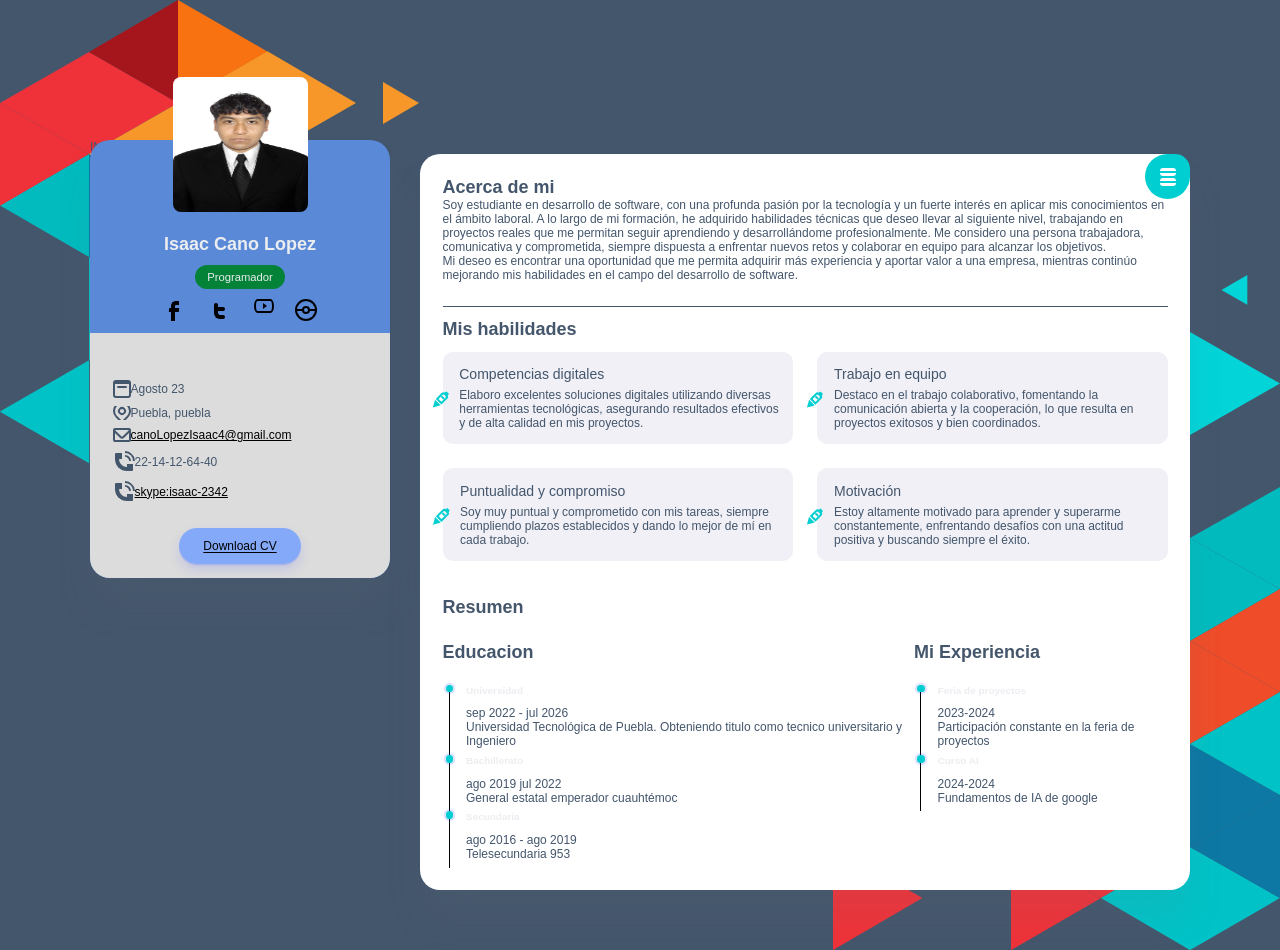
==== index.html @ aabcf723 "Add files via upload" ====
<!DOCTYPE html>
<html lang="en">
  <head>
    <meta charset="UTF-8" />
    <meta name="viewport" content="width=device-width, initial-scale=1.0" />
    <title>Mi sitio CV</title>
    <link href="css/site.css" rel="stylesheet" />
    <link href="css/css-gg.css" rel="stylesheet" />
    <link href="css/mobile.css" rel="stylesheet" />
    <script src="js/site.js"></script>
  </head>
  <body>
    <div class="main-content">
      <aside>
          <div class="profile">
              <img src="resources/DSCF4301.jpg" id="photo-profile" class="my-photo" />
              <div>
                  <h1 class="title">Isaac Cano Lopez</h1>
                  <div class="badge-profile">Programador</div>
                  <div class="social">
                          <a href="facebook.com" target="_blank"><i class="gg-facebook"></i></a>
                          <a href="twitter.com" target="_blank"><i class="gg-twitter"></i></a>
                          <a href="YouTube.com" target="_blank"><i class="gg-youtube"></i></a>
                          <a href="pokemon-go.com" target="_blank"><i class="gg-pokemon"></i></a>
                  </div>
              </div>
              <div class="info">
                  <ul class="contacts-block">
                      <li class="contacts-block-item"><i class="gg-calendar"></i>Agosto 23 </li>
                      <li class="contacts-block-item"><i class="gg-pin"></i>Puebla, puebla</li>
                      <li class="contacts-block-item"><i class="gg-mail"></i><a
                              href="mailto:example@mail.com">canoLopezIsaac4@gmail.com</a></li>
                      <li class="contacts-block-item"><i class="gg-phone"></i>22-14-12-64-40</li>
                      <li class="contacts-block-item"><i class="gg-phone"></i><a
                              href="skype:skype-example">skype:isaac-2342</a></li>
                  </ul>
                  <a class=" btn" href="#">Download CV</a>
              </div>
          </div>
      </aside>
      <section>INFORMACION</section>
  </div>
    <div class="main-content">
      <section class="resume">
        <header>
          <div class="menu-circle">
            <i class="gg-menu-oreos" onclick="toggleMenu()"></i>
          </div>
          <div class="inner-menu js-menu">
            <ul class="nav">
              <li class="nav-item">
                <a href="index.html">Acerca de</a>
              </li>
              <li class="nav-item">
                <a href="porfolio.html">Portafolio</a>
              </li>
            </ul>
          </div>
        </header>
        <div>
            <h1>Acerca de mi</h1>
          <p>
           
            Soy estudiante en desarrollo de software, con una profunda pasión por la tecnología y un fuerte interés en aplicar mis conocimientos en el ámbito laboral. A lo largo de mi formación, he adquirido habilidades técnicas que deseo llevar al siguiente nivel, trabajando en proyectos reales que me permitan seguir aprendiendo y desarrollándome profesionalmente. Me considero una persona trabajadora, comunicativa y comprometida, siempre dispuesta a enfrentar nuevos retos y colaborar en equipo para alcanzar los objetivos.
          </p>
          <p>
            Mi deseo es encontrar una oportunidad que me permita adquirir más experiencia y aportar valor a una empresa, mientras continúo mejorando mis habilidades en el campo del desarrollo de software.
          </p>
          <hr>  
          <div class="services-content">
              <div>
                <h2>Mis habilidades</h2>
                
                <div class="my-services">
                  <!-- Habilidad 1 -->
                   
                  <div>

                    <span class="gg-pencil"></span>
                    <div>
                      <h3>Competencias digitales</h3>
                      <p>Elaboro excelentes soluciones digitales utilizando diversas herramientas tecnológicas, asegurando resultados efectivos y de alta calidad en mis proyectos.</p>
                    </div>
                  </div>
          
                  <!-- Habilidad 2 -->
                  <div>
                    <span class="gg-pencil"></span>
                    <div>
                      <h3>Trabajo en equipo</h3>
                      <p>Destaco en el trabajo colaborativo, fomentando la comunicación abierta y la cooperación, lo que resulta en proyectos exitosos y bien coordinados.</p>
                    </div>
                  </div>
          
                  <!-- Habilidad 3 -->
                  <div>
                    <span class="gg-pencil"></span>
                    <div>
                      <h3>Puntualidad y compromiso</h3>
                      <p>Soy muy puntual y comprometido con mis tareas, siempre cumpliendo plazos establecidos y dando lo mejor de mí en cada trabajo.</p>
                    </div>
                  </div>
          
                  <!-- Habilidad 4 -->
                  <div>
                    <span class="gg-pencil"></span>
                    <div>
                      <h3>Motivación</h3>
                      <p>Estoy altamente motivado para aprender y superarme constantemente, enfrentando desafíos con una actitud positiva y buscando siempre el éxito.</p>
                    </div>
                  </div>
                </div>
              </div>
          </div>
          <div class="timeline-content">
            <h2>Resumen</h2>
            <div>
                <div>
                    <h2><i class="fa fa-user-graduate"></i>Educacion</h2>
                    <div class="timeline">

                        <article class="timeline_item">
                            <h5 class="title title--h5 timeline_title">Universidad</h5>
                            <span class="timeline_period">sep 2022 - jul 2026</span>
                            <p class="timeline_description">Universidad Tecnológica de Puebla. Obteniendo titulo como tecnico universitario y Ingeniero </p>
                        </article>

                        <article class="timeline_item">
                            <h5 class="title title--h5 timeline_title">Bachillerato</h5>
                            <span class="timeline_period">ago 2019 jul 2022</span>
                            <p class="timeline_description">General estatal emperador cuauhtémoc</p>
                        </article>

                        <article class="timeline_item">
                            <h5 class="title title--h5 timeline_title">Secundaria</h5>
                            <span class="timeline_period">ago 2016 - ago 2019</span>
                            <p class="timeline_description">Telesecundaria 953</p>
                        </article>

                    </div>
                </div>


                <div>
                    <h2><i class="fa fa-user-graduate"></i>Mi Experiencia</h2>
                    <div class="timeline">

                        <article class="timeline_item">
                            <h5 class="title title--h5 timeline_title">Feria de proyectos</h5>
                            <span class="timeline_period">2023-2024</span>
                            <p class="timeline_description">Participación constante en la feria de proyectos</p>
                        </article>

                        <article class="timeline_item">
                            <h5 class="title title--h5 timeline_title">Curso AI</h5>
                            <span class="timeline_period">2024-2024</span>
                            <p class="timeline_description">Fundamentos de IA de google</p>
                        </article>

                    </div>
                </div>
            </div>
        </div>
      </section>
    </div>
    <footer>
      
    </footer>
    <div id="copyright" style="display:none;">2025 Isaac estuvo aquí.</div>
  </body>
</html>
---- css/site.css ----
* {
    margin: 0;
    padding: 0;
    border: 0;
    box-sizing: border-box;

}

:root {
    --colortexto: #44566c;
    /*variable*/
    --backgroundcolor: #44566c;
    --miColor: pink;

}

/*selector para generar reglas, define variables o funciones*/
html,
body {
    min-height: 100vh;
    /*la altura del viewport*/
    font-family: 'Segoe UI', Tahoma, Geneva, Verdana, sans-serif;
    font-size: 12px !important;
    /*Forza a que ignore a todos los navegadores*/
}

body {
    color: var(--colortexto);
    font-size: 25px;
    background: var(--backgroundcolor);
    background-image: url(../resources/triangles-top.svg), url(../resources/triangles-bottom.svg);
    background-position: left top, right bottom;
    background-repeat: no-repeat;
    background-size: inherit;
    padding-top: 140px;
    /* color: #44566C;*/


}

.por_clase {
    color: var(--colortexto);

}

#por_id {
    color: brown;
}

.phone::before {
    content: '\260E';
}

.phone::after {
    content: '\260E';
}

.btn {
    background-color: darkturquoise;
    border-radius: 20px;
    border: 0;
    box-shadow: 0 0.5rem 1rem rgba(48, 76, 253, 0.15), 0 0.125rem 0.25rem rgba(48, 76, 253, 0.15);
    color: black;
    cursor: pointer;
    font-size: 1rem;
    font-weight: 400;
    line-height: inherit;
    padding: 0.9375rem 2rem 0.875rem;
    position: relative;
    transition: .4s ease-in-out;
    white-space: nowrap;
}

.btn:hover {
    background-color: darkblue;
}

.portfolio {
    column-count: 3;
    column-gap: 10px;
    row-gap: 12px;
}

.portfolio img {
    max-width: 100%;
}

.modal {
    position: fixed;
    top: 0;
    left: 0;
    width: 100%;
    height: 100%;
    padding: 40px 20px;
    background-color: rgba(0, 0, 0, 0.7);
    z-index: 999;
    display: none;
    text-align: center;
}

.modal img {
    max-height: 100%;
    margin: auto;
}

.showModal {
    display: block;
    transition: 0.5s ease-in;
}


.profile {
    width: 300px;
    /*280, para hacerlo más ancho*/
    background-color: rgb(89, 137, 215);
    border-radius: 20px;
    box-shadow: 0 2.5rem 3.125rem rgb(103, 118, 128, 0.1) !important;
    /*sombra*/
    text-align: center;
    padding-top: 1.75rem;
    position: fixed;
}

.profile a {
    color: black;

}

.profile a:hover {
    color: turquoise;

}

.my-photo {
    border-radius: 8px;
    max-height: 11.25rem;
    max-width: 11.25rem;
    height: 11.25rem;
    width: 11.25rem;
    margin-top: -7rem;
    /*margen arriba*/
    margin-bottom: 1.5625rem;
    margin-left: auto;
    margin-right: auto;
    transition: all .3s ease-in-out;
    /*realiza transicion en todas sus propiedades*/
}

.title {
    margin-bottom: 0.875rem;
    color: #ebedf0;
}

.badge-profile {
    background-color: #038238;
    color: #ebedf0;
    font-size: 0.9375rem;
    font: bold;
    font-weight: 400;
    border-radius: 10rem;
    padding: 0.5rem 1rem;
    /*espcio entre el texto y borde del elemento*/
    display: inline-block;
    text-align: center;
    white-space: nowrap;
    /*solo permite que ocupe un solo renglón*/
    vertical-align: baseline;
}

.social {
    display: flex;
    margin: 1rem auto 1rem auto;
    /*izquiero arriba derecho abajo*/
    justify-content: space-evenly;
    /*reparte el espacio para todos*/
    max-width: 200px;
}

.info {
    background-color: gainsboro;
    padding-top: 2rem;
    padding-bottom: 2rem;
    position: relative;
    z-index: 0;
    border-radius: 0 0 20px 20px;

}

.contacts-block {
    list-style: none;
    /*borra los numeros*/
    padding: 1.875rem;
    margin-bottom: 0.5rem;
    overflow: hidden;
}

.contacts-block-item {
    display: flex;
    align-items: center;
    margin-bottom: 0.6875rem;
    overflow: hidden;
    text-overflow: ellipsis;
    white-space: nowrap;
}

.btn {
    background-color: rgb(132, 169, 248);
    border-radius: 20px;
    border: 0;
    box-shadow: 0 0.5rem 1rem rgba(48, 76, 253, 0.15), 0 0.125rem rgba(48, 76, 253, 0.15);
    /*color*/
    color: #ebedf0;
    cursor: pointer;
    font-size: 1rem;
    font-weight: 400;
    line-height: inherit;
    /*el que tenga su papá*/
    padding: 0.9375rem 2rem 0.875rem;
    position: relative;
    transition: .4s ease-in-out;
    white-space: nowrap;

}

.btn:hover {
    /*seudoclase*/
    background-color: rgb(169, 171, 180);
}

.main-content {
    display: flex;
    max-width: 1400px;
    margin: auto;

}


/*  contenido  */
.resume {
    background-color: white;
    border-radius: 20px;
    padding: 1.875rem;
    position: relative;
    transition: box-shadow .3s ease-in-out;
    box-shadow: 0 2.5rem 3.125rem rgb(103, 118, 128, 0.1) !important;
    /*sombra*/
    width: 77%;
    /*este es el ancho de todo el contenido de la derecha*/
    margin-left: auto;
    /*lo empuja hacia la derecha*/

}

.menu-circle {
    background-color: darkturquoise;
    border-radius: 50% 1.25rem 50% 50%;
    color: white;
    display: flex;
    align-items: center;
    justify-content: center;
    height: 3.75rem;
    position: absolute;
    top: 0;
    right: 0;
    width: 3.75rem;
    z-index: 2;
    /*que siempre esta arriba del contenido*/
}

.inner-menu {
    /*es para los enlaces*/
    display: flex;
    align-items: center;
    justify-content: center;
    height: 3.75rem;
    padding-right: 2rem;
    position: absolute;
    top: 0;
    right: 0;
    z-index: 1;
}

.js-menu {
    width: 80%;
}

.js-menu >.nav {
    list-style: none;
    display: flex;
    width: 0;
    justify-content: space-evenly;
    background-color: darkturquoise;
    height: 100%;
    align-items: center;
    border-radius: 1.5rem 0 0 1.5rem;
    transition: 0.5s ease-in-out;
    position: absolute;/********************falto******************************/
    right: 30px;

}

.nav a {
    color: white;
    font-weight: 500;
    text-decoration: none;
    opacity: 0;
}

.js-menu.active > .nav{/********************falto******************************/
    width: 70%;
}

.js-menu.active > .nav a {
    opacity: 1;
    transition: 0.7s ease-in-out;
}

.nav a:hover {
    /*seudoclase*/
    text-decoration: underline;
}

h2.title {
    /*etiqueta y la clase titulo*/
    color: darkturquoise;
    font-size: 2rem;
    font-weight: 500;
    position: relative;
    margin-bottom: 2.5rem;

}


.bordered::before {
    content: '';
    background-color: darkturquoise;
    border-radius: 0.5rem;
    height: 0.3125rem;
    position: absolute;
    bottom: -1rem;
    left: 0;
    width: 3.125rem;
    z-index: 1;
}


.services-content {
    border-top: 1px solid #44566c;
    margin-top: 2rem;
    padding-top: 1rem;
}

.my-services {
    display: grid;
    grid-template-columns: 1fr 1fr;
    column-gap: 2rem;
    row-gap: 2rem;
    margin-top: 1rem;
}

.my-services>div {
    align-items: center;
    background-color: #f0f0f6;
    border-radius: 10px;
    display: flex;
    padding: 1.2rem 1rem;
}

.my-services>div span {
    color: darkturquoise;
    font-size: 40px !important;
    right: 1.3rem;
}

.my-services h3 {
    font-weight: 500;
    margin-bottom: 0.5rem;
}

.my-services p{
    margin-bottom: 0;
}

.timeline-content {
    margin-top: 3rem;
    /*para separarlo del anterior*/
}

.timeline-content > div {
    margin-top: 2rem;
    display: flex;
}


.timeline {
    margin-top: 1.8125rem;
    padding-left: 0.5rem;
}

.timeline_item {
    border-left-color: black;
    border-left-width: 1px;
    border-left-style: solid;
    padding-bottom: 0.5625rem;
    position: relative;
    padding-left: 1.375rem;

}

.timeline_item::before {
    /*seudoelemento*/
    content: '';
    background-color: darkturquoise;
    box-shadow: 0 0 0 0.1875rem rgba(48, 75, 253, 0.158);
    border-radius: 50%;
    position: absolute;
    top: 0;
    left: -0.3215rem;
    height: 0.625rem;
    width: 0.625rem;
}

.timeline__title {
    margin-bottom: 0;
    position: relative;
    top: -0.3125rem;

}

.title--5 {
    font-size: 1rem;
}

.timeline__period {
    color: #9ca6af;
    font-size: 0.875rem;
}

.timeline__description {
    margin-top: 0.5rem;
}

footer {
    padding: 2.5rem;
    text-align: center;
    color: #ebedf0;

}

@media(max-width:1400px) {
    .main-content {
        max-width: 1100px;
    }

    .resume {
        width: 70%;
    }
}

@media(max-width:940px)

/*Tableta*/
    {
    .main-content {
        max-width: 700px;
    }

    .resume {
        width: 55%;
    }

    .my-services {
        grid-template-columns: auto;
    }

    .timeline-content>div {
        flex-direction: column;
    }

}

@media(max-width: 768px)

/*movil*/
    {
    body {
        padding-left: 1rem;
        padding-right: 1rem;
    }

    .main-content {
        max-width: 100%;
        flex-direction: column;
    }

    .profile {
        position: initial;
        width: 100%
    }

    .resume {
        margin: unset;
        width: 100%;
    }

}



.show {
    pointer-events: auto;
    opacity: 1;
    content: '\2639';
}

.cerrar::after {
    content: '\2639';
}
---- css/css-gg.css ----
.gg-abstract{box-sizing:border-box;position:relative;display:block;width:14px;height:14px;transform:scale(var(--ggs,1));border-right:3px solid;border-top:3px solid}.gg-abstract::before{content:"";display:block;box-sizing:border-box;position:absolute;width:10px;height:10px;left:0;bottom:0;border:3px solid;border-radius:12px}.gg-add-r{box-sizing:border-box;position:relative;display:block;width:22px;height:22px;border:2px solid;transform:scale(var(--ggs,1));border-radius:4px}.gg-add-r::after,.gg-add-r::before{content:"";display:block;box-sizing:border-box;position:absolute;width:10px;height:2px;background:currentColor;border-radius:5px;top:8px;left:4px}.gg-add-r::after{width:2px;height:10px;top:4px;left:8px}.gg-add{box-sizing:border-box;position:relative;display:block;width:22px;height:22px;border:2px solid;transform:scale(var(--ggs,1));border-radius:22px}.gg-add::after,.gg-add::before{content:"";display:block;box-sizing:border-box;position:absolute;width:10px;height:2px;background:currentColor;border-radius:5px;top:8px;left:4px}.gg-add::after{width:2px;height:10px;top:4px;left:8px}.gg-adidas{position:relative;box-sizing:border-box;display:block;width:23px;height:15px;transform:scale(var(--ggs,1));overflow:hidden}.gg-adidas::before{content:"";position:absolute;box-sizing:border-box;display:block;width:5px;height:18px;background:currentColor;transform:rotate(-30deg);left:4px;bottom:-14px;box-shadow:7px -2px,14px -4px}.gg-airplane{box-sizing:border-box;position:relative;display:block;width:18px;height:18px;transform:scale(var(--ggs,1));background:linear-gradient(to left,currentColor 22px,transparent 0) no-repeat center/16px 2px,radial-gradient(circle,currentColor 60%,transparent 40%) no-repeat right center/2px 2px}.gg-airplane::after,.gg-airplane::before{content:"";display:block;position:absolute;box-sizing:border-box;width:10px;height:8px;border-right:4px solid}.gg-airplane::before{border-top-right-radius:2px;top:0;transform:perspective(10px)rotateX(10deg)skewX(30deg);box-shadow:-4px 3px 0 -2px}.gg-airplane::after{border-bottom-right-radius:2px;bottom:0;transform:perspective(10px)rotateX(-10deg)skewX(-30deg);box-shadow:-4px -3px 0 -2px}.gg-alarm{background:linear-gradient( to left,currentColor 5px,transparent 0)no-repeat 4.5px 6px/5px 2px,linear-gradient( to left,currentColor 7px,transparent 0)no-repeat 4.5px 2px/2px 6px;box-sizing:border-box;position:relative;display:block;width:16px;height:16px;border-radius:100%;border:2px solid transparent;transform:scale(var(--ggs,1));box-shadow:0 0 0 2px}.gg-alarm::after,.gg-alarm::before{content:"";display:block;box-sizing:border-box;position:absolute;width:6px;height:2px;background:currentColor;top:-4px}.gg-alarm::before{left:-5px;transform:rotate(-42deg)}.gg-alarm::after{transform:rotate(42deg);right:-5px}.gg-album{box-sizing:border-box;position:relative;display:block;width:18px;height:18px;transform:scale(var(--ggs,1));border-left:7px solid transparent;border-right:3px solid transparent;border-bottom:8px solid transparent;box-shadow:0 0 0 2px,inset 6px 4px 0 -4px,inset -6px 4px 0 -4px;border-radius:3px}.gg-album::after,.gg-album::before{content:"";display:block;box-sizing:border-box;position:absolute;width:2px;height:5px;background:currentColor;transform:rotate(46deg);top:5px;right:4px}.gg-album::after{transform:rotate(-46deg);right:2px}.gg-align-bottom{box-sizing:border-box;position:relative;display:block;height:12px;width:12px;border-bottom:2px solid;transform:scale(var(--ggs,1));margin-top:4px}.gg-align-bottom::after,.gg-align-bottom::before{content:"";display:block;box-sizing:border-box;position:absolute;width:4px;background:currentColor;bottom:2px}.gg-align-bottom::before{left:1px;height:12px}.gg-align-bottom::after{height:6px;right:1px;opacity:.5}.gg-align-center{box-sizing:border-box;position:relative;display:block;height:12px;width:12px;border-top:2px solid transparent;transform:scale(var(--ggs,1));margin-left:-4px}.gg-align-center::after,.gg-align-center::before{content:"";display:block;box-sizing:border-box;position:absolute;height:4px;background:currentColor}.gg-align-center::before{left:2px;width:12px;top:-2px}.gg-align-center::after{width:6px;right:1px;top:4px;opacity:.5}.gg-align-left{box-sizing:border-box;position:relative;display:block;height:12px;width:12px;border-left:2px solid;transform:scale(var(--ggs,1));margin-left:-4px}.gg-align-left::after,.gg-align-left::before{content:"";display:block;box-sizing:border-box;position:absolute;height:4px;width:12px;background:currentColor;left:2px;top:1px}.gg-align-left::after{width:6px;top:7px;opacity:.5}.gg-align-middle{box-sizing:border-box;position:relative;display:block;height:12px;width:12px;transform:scale(var(--ggs,1));border-top:2px solid transparent;margin-top:-8px}.gg-align-middle::after,.gg-align-middle::before{content:"";display:block;box-sizing:border-box;position:absolute;width:4px;background:currentColor}.gg-align-middle::before{left:1px;height:12px;top:2px}.gg-align-middle::after{height:6px;right:1px;top:5px;opacity:.5}.gg-align-right{box-sizing:border-box;position:relative;display:block;height:12px;width:12px;border-right:2px solid;transform:scale(var(--ggs,1));margin-right:-4px}.gg-align-right::after,.gg-align-right::before{content:"";display:block;box-sizing:border-box;position:absolute;height:4px;width:12px;background:currentColor;right:2px;top:1px}.gg-align-right::after{width:6px;top:7px;opacity:.5}.gg-align-top{box-sizing:border-box;position:relative;display:block;height:12px;width:12px;border-top:2px solid;transform:scale(var(--ggs,1));margin-top:-4px}.gg-align-top::after,.gg-align-top::before{content:"";display:block;box-sizing:border-box;position:absolute;width:4px;background:currentColor;top:2px}.gg-align-top::before{left:1px;height:12px}.gg-align-top::after{height:6px;right:1px;opacity:.5}.gg-anchor{box-sizing:border-box;position:relative;display:block;transform:scale(var(--ggs,1));width:2px;height:14px;background:currentColor;border-radius:8px}.gg-anchor::after,.gg-anchor::before{content:"";display:block;box-sizing:border-box;position:absolute;height:6px;border:2px solid}.gg-anchor::after{width:12px;border-bottom-left-radius:20px;border-bottom-right-radius:20px;border-top-color:transparent;left:-5px;bottom:2px}.gg-anchor::before{width:6px;border-radius:8px;top:-4px;left:-2px}.gg-apple-watch{background:linear-gradient( to left,currentColor 5px,transparent 0)no-repeat 13px 4px/2px 4px;box-sizing:border-box;position:relative;display:block;width:24px;height:24px;border:5px solid transparent;transform:scale(var(--ggs,1));border-radius:9px;box-shadow:inset 0 0 0 2px}.gg-apple-watch::after,.gg-apple-watch::before{content:"";display:block;box-sizing:border-box;position:absolute;border-radius:3px;width:10px;height:5px;border:2px solid;border-bottom:0;border-bottom-left-radius:0;border-bottom-right-radius:0;left:2px}.gg-apple-watch::after{top:-3px}.gg-apple-watch::before{transform:scaleY(-1);top:12px}.gg-arrange-back{box-sizing:border-box;position:relative;transform:scale(var(--ggs,1));display:block;width:18px;height:18px}.gg-arrange-back::after,.gg-arrange-back::before{content:"";display:block;box-sizing:border-box;position:absolute}.gg-arrange-back::after{width:10px;height:10px;border:2px solid;left:4px;top:4px}.gg-arrange-back::before{width:8px;height:8px;background:currentColor;box-shadow:10px 10px 0}.gg-arrange-front{box-sizing:border-box;position:relative;transform:scale(var(--ggs,1));display:block;width:18px;height:18px}.gg-arrange-front::before{content:"";display:block;box-sizing:border-box;position:absolute;width:10px;height:10px;border:2px solid;left:4px;top:4px;box-shadow:-5px -5px 0 -1px,5px 5px 0 -1px}.gg-arrow-align-h{box-sizing:border-box;position:relative;display:block;transform:scale(var(--ggs,1));width:20px;height:10px;background:linear-gradient(to left,currentColor 15px,transparent 0)no-repeat 2px 4px/6px 2px,linear-gradient(to left,currentColor 15px,transparent 0)no-repeat 12px 4px/6px 2px,linear-gradient(to left,currentColor 15px,transparent 0)no-repeat center/2px 10px}.gg-arrow-align-h::after,.gg-arrow-align-h::before{content:"";display:block;box-sizing:border-box;position:absolute;width:6px;height:6px;transform:rotate(45deg);top:2px}.gg-arrow-align-h::after{border-bottom:2px solid;border-left:2px solid;left:1px}.gg-arrow-align-h::before{border-top:2px solid;border-right:2px solid;right:1px}.gg-arrow-align-v{box-sizing:border-box;position:relative;display:block;transform:scale(var(--ggs,1));width:10px;height:20px;background:linear-gradient(to left,currentColor 15px,transparent 0)no-repeat 4px 2px/2px 6px,linear-gradient(to left,currentColor 15px,transparent 0)no-repeat 4px 12px/2px 6px,linear-gradient(to left,currentColor 15px,transparent 0)no-repeat center/10px 2px}.gg-arrow-align-v::after,.gg-arrow-align-v::before{content:"";display:block;box-sizing:border-box;position:absolute;width:6px;height:6px;transform:rotate(-45deg);left:2px}.gg-arrow-align-v::after{border-bottom:2px solid;border-left:2px solid;bottom:1px}.gg-arrow-align-v::before{border-top:2px solid;border-right:2px solid;top:1px}.gg-arrow-bottom-left-o{box-sizing:border-box;position:relative;display:block;width:22px;height:22px;border:2px solid;transform:scale(var(--ggs,1));border-radius:20px}.gg-arrow-bottom-left-o::after,.gg-arrow-bottom-left-o::before{content:"";display:block;box-sizing:border-box;position:absolute;left:4px}.gg-arrow-bottom-left-o::after{width:10px;height:2px;background:currentColor;transform:rotate(-45deg);bottom:8px}.gg-arrow-bottom-left-o::before{width:6px;height:6px;bottom:4px;border-bottom:2px solid;border-left:2px solid}.gg-arrow-bottom-left-r{box-sizing:border-box;position:relative;display:block;width:22px;height:22px;border:2px solid;transform:scale(var(--ggs,1));border-radius:4px}.gg-arrow-bottom-left-r::after,.gg-arrow-bottom-left-r::before{content:"";display:block;box-sizing:border-box;position:absolute;left:4px}.gg-arrow-bottom-left-r::after{width:10px;height:2px;background:currentColor;transform:rotate(-45deg);bottom:8px}.gg-arrow-bottom-left-r::before{width:6px;height:6px;bottom:4px;border-bottom:2px solid;border-left:2px solid}.gg-arrow-bottom-left{box-sizing:border-box;position:relative;display:block;width:8px;height:8px;border-bottom:2px solid;transform:scale(var(--ggs,1));border-left:2px solid}.gg-arrow-bottom-left::after{content:"";display:block;box-sizing:border-box;position:absolute;width:14px;height:2px;background:currentColor;transform:rotate(-45deg);bottom:3px;left:-3px}.gg-arrow-bottom-right-o{box-sizing:border-box;position:relative;display:block;width:22px;height:22px;border:2px solid;transform:scale(var(--ggs,1));border-radius:20px}.gg-arrow-bottom-right-o::after,.gg-arrow-bottom-right-o::before{content:"";display:block;box-sizing:border-box;position:absolute;right:4px}.gg-arrow-bottom-right-o::after{width:10px;height:2px;background:currentColor;transform:rotate(45deg);bottom:8px}.gg-arrow-bottom-right-o::before{width:6px;height:6px;bottom:4px;border-bottom:2px solid;border-right:2px solid}.gg-arrow-bottom-right-r{box-sizing:border-box;position:relative;display:block;width:22px;height:22px;border:2px solid;transform:scale(var(--ggs,1));border-radius:4px}.gg-arrow-bottom-right-r::after,.gg-arrow-bottom-right-r::before{content:"";display:block;box-sizing:border-box;position:absolute;right:4px}.gg-arrow-bottom-right-r::after{width:10px;height:2px;background:currentColor;transform:rotate(45deg);bottom:8px}.gg-arrow-bottom-right-r::before{width:6px;height:6px;bottom:4px;border-bottom:2px solid;border-right:2px solid}.gg-arrow-bottom-right{box-sizing:border-box;position:relative;display:block;width:8px;height:8px;border-bottom:2px solid;transform:scale(var(--ggs,1));border-right:2px solid}.gg-arrow-bottom-right::after{content:"";display:block;box-sizing:border-box;position:absolute;width:14px;height:2px;background:currentColor;transform:rotate(45deg);bottom:3px;right:-3px}.gg-arrow-down-o{box-sizing:border-box;position:relative;display:block;width:22px;height:22px;border:2px solid;transform:scale(var(--ggs,1));border-radius:20px}.gg-arrow-down-o::after,.gg-arrow-down-o::before{content:"";display:block;box-sizing:border-box;position:absolute;bottom:4px}.gg-arrow-down-o::after{width:6px;height:6px;border-bottom:2px solid;border-left:2px solid;transform:rotate(-45deg);left:6px}.gg-arrow-down-o::before{width:2px;height:10px;left:8px;background:currentColor}.gg-arrow-down-r{box-sizing:border-box;position:relative;display:block;width:22px;height:22px;border:2px solid;transform:scale(var(--ggs,1));border-radius:4px}.gg-arrow-down-r::after,.gg-arrow-down-r::before{content:"";display:block;box-sizing:border-box;position:absolute;bottom:4px}.gg-arrow-down-r::after{width:6px;height:6px;border-bottom:2px solid;border-left:2px solid;transform:rotate(-45deg);left:6px}.gg-arrow-down-r::before{width:2px;height:10px;left:8px;background:currentColor}.gg-arrow-down{box-sizing:border-box;position:relative;display:block;transform:scale(var(--ggs,1));width:22px;height:22px}.gg-arrow-down::after,.gg-arrow-down::before{content:"";display:block;box-sizing:border-box;position:absolute;bottom:4px}.gg-arrow-down::after{width:8px;height:8px;border-bottom:2px solid;border-left:2px solid;transform:rotate(-45deg);left:7px}.gg-arrow-down::before{width:2px;height:16px;left:10px;background:currentColor}.gg-arrow-left-o{box-sizing:border-box;position:relative;display:block;width:22px;height:22px;border:2px solid;transform:scale(var(--ggs,1));border-radius:22px}.gg-arrow-left-o::after,.gg-arrow-left-o::before{content:"";display:block;box-sizing:border-box;position:absolute;left:4px}.gg-arrow-left-o::after{width:6px;height:6px;border-bottom:2px solid;border-left:2px solid;transform:rotate(45deg);bottom:6px}.gg-arrow-left-o::before{width:10px;height:2px;bottom:8px;background:currentColor}.gg-arrow-left-r{box-sizing:border-box;position:relative;display:block;width:22px;height:22px;border:2px solid;transform:scale(var(--ggs,1));border-radius:4px}.gg-arrow-left-r::after,.gg-arrow-left-r::before{content:"";display:block;box-sizing:border-box;position:absolute;left:4px}.gg-arrow-left-r::after{width:6px;height:6px;border-bottom:2px solid;border-left:2px solid;transform:rotate(45deg);bottom:6px}.gg-arrow-left-r::before{width:10px;height:2px;bottom:8px;background:currentColor}.gg-arrow-left{box-sizing:border-box;position:relative;display:block;transform:scale(var(--ggs,1));width:22px;height:22px}.gg-arrow-left::after,.gg-arrow-left::before{content:"";display:block;box-sizing:border-box;position:absolute;left:3px}.gg-arrow-left::after{width:8px;height:8px;border-bottom:2px solid;border-left:2px solid;transform:rotate(45deg);bottom:7px}.gg-arrow-left::before{width:16px;height:2px;bottom:10px;background:currentColor}.gg-arrow-long-down-c{box-sizing:border-box;position:relative;display:block;transform:scale(var(--ggs,1));border-right:2px solid transparent;border-left:2px solid transparent;border-top:4px solid transparent;box-shadow:inset 0 0 0 2px;height:24px;width:6px}.gg-arrow-long-down-c::after,.gg-arrow-long-down-c::before{content:"";display:block;box-sizing:border-box;position:absolute}.gg-arrow-long-down-c::after{width:6px;height:6px;border-bottom:2px solid;border-right:2px solid;transform:rotate(45deg);bottom:0;left:-2px}.gg-arrow-long-down-c::before{width:6px;height:6px;border:2px solid;border-radius:8px;top:-4px;left:-2px}.gg-arrow-long-down-e{box-sizing:border-box;position:relative;display:block;transform:scale(var(--ggs,1));border-right:2px solid transparent;border-left:2px solid transparent;border-top:4px solid transparent;box-shadow:inset 0 0 0 2px;height:24px;width:6px}.gg-arrow-long-down-e::after,.gg-arrow-long-down-e::before{content:"";display:block;box-sizing:border-box;position:absolute}.gg-arrow-long-down-e::after{width:6px;height:6px;border-bottom:2px solid;border-right:2px solid;transform:rotate(45deg);bottom:0;left:-2px}.gg-arrow-long-down-e::before{width:6px;height:6px;border:2px solid;top:-5px;left:-2px}.gg-arrow-long-down-l{box-sizing:border-box;position:relative;display:block;transform:scale(var(--ggs,1));border-right:2px solid transparent;border-left:2px solid transparent;box-shadow:inset 0 0 0 2px;height:24px;width:6px}.gg-arrow-long-down-l::after,.gg-arrow-long-down-l::before{content:"";display:block;box-sizing:border-box;position:absolute}.gg-arrow-long-down-l::after{width:6px;height:6px;border-bottom:2px solid;border-right:2px solid;transform:rotate(45deg);bottom:0;left:-2px}.gg-arrow-long-down-l::before{width:6px;height:2px;background:currentColor;top:-1px;left:-2px}.gg-arrow-long-down-r{box-sizing:border-box;position:relative;display:block;transform:scale(var(--ggs,1));border-right:2px solid transparent;border-left:2px solid transparent;border-top:4px solid transparent;box-shadow:inset 0 0 0 2px;height:24px;width:6px}.gg-arrow-long-down-r::after,.gg-arrow-long-down-r::before{content:"";display:block;box-sizing:border-box;position:absolute}.gg-arrow-long-down-r::after{width:6px;height:6px;border-bottom:2px solid;border-right:2px solid;transform:rotate(45deg);bottom:0;left:-2px}.gg-arrow-long-down-r::before{width:6px;height:6px;border:2px solid;transform:rotate(45deg);top:-5px;left:-2px}.gg-arrow-long-down{box-sizing:border-box;position:relative;display:block;transform:scale(var(--ggs,1));border-right:2px solid transparent;border-left:2px solid transparent;box-shadow:inset 0 0 0 2px;height:24px;width:6px}.gg-arrow-long-down::after{content:"";display:block;box-sizing:border-box;position:absolute;width:6px;height:6px;border-bottom:2px solid;border-right:2px solid;transform:rotate(45deg);bottom:0;left:-2px}.gg-arrow-long-left-c{box-sizing:border-box;position:relative;display:block;transform:scale(var(--ggs,1));border-top:2px solid transparent;border-bottom:2px solid transparent;border-right:4px solid transparent;box-shadow:inset 0 0 0 2px;width:24px;height:6px}.gg-arrow-long-left-c::after,.gg-arrow-long-left-c::before{content:"";display:block;box-sizing:border-box;position:absolute}.gg-arrow-long-left-c::after{width:6px;height:6px;border-bottom:2px solid;border-left:2px solid;transform:rotate(45deg);left:0;bottom:-2px}.gg-arrow-long-left-c::before{width:6px;height:6px;border:2px solid;border-radius:8px;right:-4px;bottom:-2px}.gg-arrow-long-left-e{box-sizing:border-box;position:relative;display:block;transform:scale(var(--ggs,1));border-top:2px solid transparent;border-bottom:2px solid transparent;border-right:4px solid transparent;box-shadow:inset 0 0 0 2px;width:24px;height:6px}.gg-arrow-long-left-e::after,.gg-arrow-long-left-e::before{content:"";display:block;box-sizing:border-box;position:absolute}.gg-arrow-long-left-e::after{width:6px;height:6px;border-bottom:2px solid;border-left:2px solid;transform:rotate(45deg);left:0;bottom:-2px}.gg-arrow-long-left-e::before{width:6px;height:6px;border:2px solid;right:-4px;bottom:-2px}.gg-arrow-long-left-l{box-sizing:border-box;position:relative;display:block;transform:scale(var(--ggs,1));border-top:2px solid transparent;border-bottom:2px solid transparent;box-shadow:inset 0 0 0 2px;width:24px;height:6px}.gg-arrow-long-left-l::after,.gg-arrow-long-left-l::before{content:"";display:block;box-sizing:border-box;position:absolute}.gg-arrow-long-left-l::after{width:6px;height:6px;border-bottom:2px solid;border-left:2px solid;transform:rotate(45deg);left:0;bottom:-2px}.gg-arrow-long-left-l::before{width:2px;height:6px;background:currentColor;right:-1px;bottom:-2px}.gg-arrow-long-left-r{box-sizing:border-box;position:relative;display:block;transform:scale(var(--ggs,1));border-top:2px solid transparent;border-bottom:2px solid transparent;border-right:4px solid transparent;box-shadow:inset 0 0 0 2px;width:24px;height:6px}.gg-arrow-long-left-r::after,.gg-arrow-long-left-r::before{content:"";display:block;box-sizing:border-box;position:absolute}.gg-arrow-long-left-r::after{width:6px;height:6px;border-bottom:2px solid;border-left:2px solid;transform:rotate(45deg);left:0;bottom:-2px}.gg-arrow-long-left-r::before{width:6px;height:6px;border:2px solid;transform:rotate(45deg);right:-5px;bottom:-2px}.gg-arrow-long-left{box-sizing:border-box;position:relative;display:block;transform:scale(var(--ggs,1));border-top:2px solid transparent;border-bottom:2px solid transparent;box-shadow:inset 0 0 0 2px;width:24px;height:6px}.gg-arrow-long-left::after{content:"";display:block;box-sizing:border-box;position:absolute;width:6px;height:6px;border-bottom:2px solid;border-left:2px solid;transform:rotate(45deg);left:0;bottom:-2px}.gg-arrow-long-right-c{box-sizing:border-box;position:relative;display:block;transform:scale(var(--ggs,1));border-top:2px solid transparent;border-bottom:2px solid transparent;border-left:4px solid transparent;box-shadow:inset 0 0 0 2px;width:24px;height:6px}.gg-arrow-long-right-c::after,.gg-arrow-long-right-c::before{content:"";display:block;box-sizing:border-box;position:absolute}.gg-arrow-long-right-c::after{width:6px;height:6px;border-top:2px solid;border-right:2px solid;transform:rotate(45deg);right:0;bottom:-2px}.gg-arrow-long-right-c::before{width:6px;height:6px;border:2px solid;border-radius:8px;left:-4px;bottom:-2px}.gg-arrow-long-right-e{box-sizing:border-box;position:relative;display:block;transform:scale(var(--ggs,1));border-top:2px solid transparent;border-bottom:2px solid transparent;border-left:4px solid transparent;box-shadow:inset 0 0 0 2px;width:24px;height:6px}.gg-arrow-long-right-e::after,.gg-arrow-long-right-e::before{content:"";display:block;box-sizing:border-box;position:absolute}.gg-arrow-long-right-e::after{width:6px;height:6px;border-top:2px solid;border-right:2px solid;transform:rotate(45deg);right:0;bottom:-2px}.gg-arrow-long-right-e::before{width:6px;height:6px;border:2px solid;left:-4px;bottom:-2px}.gg-arrow-long-right-l{box-sizing:border-box;position:relative;display:block;transform:scale(var(--ggs,1));border-top:2px solid transparent;border-bottom:2px solid transparent;box-shadow:inset 0 0 0 2px;width:24px;height:6px}.gg-arrow-long-right-l::after,.gg-arrow-long-right-l::before{content:"";display:block;box-sizing:border-box;position:absolute}.gg-arrow-long-right-l::after{width:6px;height:6px;border-top:2px solid;border-right:2px solid;transform:rotate(45deg);right:0;bottom:-2px}.gg-arrow-long-right-l::before{width:2px;height:6px;background:currentColor;left:-1px;bottom:-2px}.gg-arrow-long-right-r{box-sizing:border-box;position:relative;display:block;transform:scale(var(--ggs,1));border-top:2px solid transparent;border-bottom:2px solid transparent;border-left:4px solid transparent;box-shadow:inset 0 0 0 2px;width:24px;height:6px}.gg-arrow-long-right-r::after,.gg-arrow-long-right-r::before{content:"";display:block;box-sizing:border-box;position:absolute}.gg-arrow-long-right-r::after{width:6px;height:6px;border-top:2px solid;border-right:2px solid;transform:rotate(45deg);right:0;bottom:-2px}.gg-arrow-long-right-r::before{width:6px;height:6px;border:2px solid;transform:rotate(45deg);left:-5px;bottom:-2px}.gg-arrow-long-right{box-sizing:border-box;position:relative;display:block;transform:scale(var(--ggs,1));border-top:2px solid transparent;border-bottom:2px solid transparent;box-shadow:inset 0 0 0 2px;width:24px;height:6px}.gg-arrow-long-right::after{content:"";display:block;box-sizing:border-box;position:absolute;width:6px;height:6px;border-top:2px solid;border-right:2px solid;transform:rotate(45deg);right:0;bottom:-2px}.gg-arrow-long-up-c{box-sizing:border-box;position:relative;display:block;transform:scale(var(--ggs,1));border-right:2px solid transparent;border-left:2px solid transparent;border-bottom:4px solid transparent;box-shadow:inset 0 0 0 2px;height:24px;width:6px}.gg-arrow-long-up-c::after,.gg-arrow-long-up-c::before{content:"";display:block;box-sizing:border-box;position:absolute}.gg-arrow-long-up-c::after{width:6px;height:6px;border-top:2px solid;border-left:2px solid;transform:rotate(45deg);top:0;left:-2px}.gg-arrow-long-up-c::before{width:6px;height:6px;border:2px solid;border-radius:8px;bottom:-4px;left:-2px}.gg-arrow-long-up-e{box-sizing:border-box;position:relative;display:block;transform:scale(var(--ggs,1));border-right:2px solid transparent;border-left:2px solid transparent;border-bottom:4px solid transparent;box-shadow:inset 0 0 0 2px;height:24px;width:6px}.gg-arrow-long-up-e::after,.gg-arrow-long-up-e::before{content:"";display:block;box-sizing:border-box;position:absolute}.gg-arrow-long-up-e::after{width:6px;height:6px;border-top:2px solid;border-left:2px solid;transform:rotate(45deg);top:0;left:-2px}.gg-arrow-long-up-e::before{width:6px;height:6px;border:2px solid;bottom:-5px;left:-2px}.gg-arrow-long-up-l{box-sizing:border-box;position:relative;display:block;transform:scale(var(--ggs,1));border-right:2px solid transparent;border-left:2px solid transparent;box-shadow:inset 0 0 0 2px;height:24px;width:6px}.gg-arrow-long-up-l::after,.gg-arrow-long-up-l::before{content:"";display:block;box-sizing:border-box;position:absolute}.gg-arrow-long-up-l::after{width:6px;height:6px;border-top:2px solid;border-left:2px solid;transform:rotate(45deg);top:0;left:-2px}.gg-arrow-long-up-l::before{width:6px;height:2px;background:currentColor;bottom:-1px;left:-2px}.gg-arrow-long-up-r{box-sizing:border-box;position:relative;display:block;transform:scale(var(--ggs,1));border-right:2px solid transparent;border-left:2px solid transparent;border-bottom:4px solid transparent;box-shadow:inset 0 0 0 2px;height:24px;width:6px}.gg-arrow-long-up-r::after,.gg-arrow-long-up-r::before{content:"";display:block;box-sizing:border-box;position:absolute}.gg-arrow-long-up-r::after{width:6px;height:6px;border-top:2px solid;border-left:2px solid;transform:rotate(45deg);top:0;left:-2px}.gg-arrow-long-up-r::before{width:6px;height:6px;border:2px solid;transform:rotate(45deg);bottom:-5px;left:-2px}.gg-arrow-long-up,.gg-arrow-long-up::after{display:block;box-sizing:border-box;width:6px}.gg-arrow-long-up{position:relative;transform:scale(var(--ggs,1));border-right:2px solid transparent;border-left:2px solid transparent;box-shadow:inset 0 0 0 2px;height:24px}.gg-arrow-long-up::after{content:"";position:absolute;height:6px;border-top:2px solid;border-left:2px solid;transform:rotate(45deg);top:0;left:-2px}.gg-arrow-right-o{box-sizing:border-box;position:relative;display:block;width:22px;height:22px;border:2px solid;transform:scale(var(--ggs,1));border-radius:20px}.gg-arrow-right-o::after,.gg-arrow-right-o::before{content:"";display:block;box-sizing:border-box;position:absolute;right:4px}.gg-arrow-right-o::after{width:6px;height:6px;border-top:2px solid;border-right:2px solid;transform:rotate(45deg);bottom:6px}.gg-arrow-right-o::before{width:10px;height:2px;bottom:8px;background:currentColor}.gg-arrow-right-r{box-sizing:border-box;position:relative;display:block;width:22px;height:22px;border:2px solid;transform:scale(var(--ggs,1));border-radius:4px}.gg-arrow-right-r::after,.gg-arrow-right-r::before{content:"";display:block;box-sizing:border-box;position:absolute;right:4px}.gg-arrow-right-r::after{width:6px;height:6px;border-top:2px solid;border-right:2px solid;transform:rotate(45deg);bottom:6px}.gg-arrow-right-r::before{width:10px;height:2px;bottom:8px;background:currentColor}.gg-arrow-right{box-sizing:border-box;position:relative;display:block;transform:scale(var(--ggs,1));width:22px;height:22px}.gg-arrow-right::after,.gg-arrow-right::before{content:"";display:block;box-sizing:border-box;position:absolute;right:3px}.gg-arrow-right::after{width:8px;height:8px;border-top:2px solid;border-right:2px solid;transform:rotate(45deg);bottom:7px}.gg-arrow-right::before{width:16px;height:2px;bottom:10px;background:currentColor}.gg-arrow-top-left-o{box-sizing:border-box;position:relative;display:block;width:22px;height:22px;border:2px solid;transform:scale(var(--ggs,1));border-radius:20px}.gg-arrow-top-left-o::after,.gg-arrow-top-left-o::before{content:"";display:block;box-sizing:border-box;position:absolute}.gg-arrow-top-left-o::after{width:10px;height:2px;background:currentColor;transform:rotate(45deg);bottom:8px;right:4px}.gg-arrow-top-left-o::before{width:6px;height:6px;left:4px;top:4px;border-top:2px solid;border-left:2px solid}.gg-arrow-top-left-r{box-sizing:border-box;position:relative;display:block;width:22px;height:22px;border:2px solid;transform:scale(var(--ggs,1));border-radius:4px}.gg-arrow-top-left-r::after,.gg-arrow-top-left-r::before{content:"";display:block;box-sizing:border-box;position:absolute;left:4px}.gg-arrow-top-left-r::after{width:10px;height:2px;background:currentColor;transform:rotate(45deg);bottom:8px}.gg-arrow-top-left-r::before{width:6px;height:6px;top:4px;border-top:2px solid;border-left:2px solid}.gg-arrow-top-left{box-sizing:border-box;position:relative;display:block;width:8px;height:8px;transform:scale(var(--ggs,1));border-top:2px solid;border-left:2px solid}.gg-arrow-top-left::after{content:"";display:block;box-sizing:border-box;position:absolute;width:14px;height:2px;background:currentColor;transform:rotate(45deg);top:3px;left:-3px}.gg-arrow-top-right-o{box-sizing:border-box;position:relative;display:block;width:22px;height:22px;border:2px solid;transform:scale(var(--ggs,1));border-radius:20px}.gg-arrow-top-right-o::after,.gg-arrow-top-right-o::before{content:"";display:block;box-sizing:border-box;position:absolute;right:4px}.gg-arrow-top-right-o::after{width:10px;height:2px;background:currentColor;transform:rotate(-45deg);bottom:8px}.gg-arrow-top-right-o::before{width:6px;height:6px;top:4px;border-top:2px solid;border-right:2px solid}.gg-arrow-top-right-r{box-sizing:border-box;position:relative;display:block;width:22px;height:22px;border:2px solid;transform:scale(var(--ggs,1));border-radius:4px}.gg-arrow-top-right-r::after,.gg-arrow-top-right-r::before{content:"";display:block;box-sizing:border-box;position:absolute;right:4px}.gg-arrow-top-right-r::after{width:10px;height:2px;background:currentColor;transform:rotate(-45deg);bottom:8px}.gg-arrow-top-right-r::before{width:6px;height:6px;top:4px;border-top:2px solid;border-right:2px solid}.gg-arrow-top-right{box-sizing:border-box;position:relative;display:block;width:8px;height:8px;border-top:2px solid;transform:scale(var(--ggs,1));border-right:2px solid}.gg-arrow-top-right::after{content:"";display:block;box-sizing:border-box;position:absolute;width:14px;height:2px;background:currentColor;transform:rotate(-45deg);top:3px;right:-3px}.gg-arrow-up-o{box-sizing:border-box;position:relative;display:block;width:22px;height:22px;border:2px solid;transform:scale(var(--ggs,1));border-radius:20px}.gg-arrow-up-o::after,.gg-arrow-up-o::before{content:"";display:block;box-sizing:border-box;position:absolute;top:4px}.gg-arrow-up-o::after{width:6px;height:6px;border-top:2px solid;border-left:2px solid;transform:rotate(45deg);left:6px}.gg-arrow-up-o::before{width:2px;height:10px;left:8px;background:currentColor}.gg-arrow-up-r{box-sizing:border-box;position:relative;display:block;width:22px;height:22px;border:2px solid;transform:scale(var(--ggs,1));border-radius:4px}.gg-arrow-up-r::after,.gg-arrow-up-r::before{content:"";display:block;box-sizing:border-box;position:absolute;top:4px}.gg-arrow-up-r::after{width:6px;height:6px;border-top:2px solid;border-left:2px solid;transform:rotate(45deg);left:6px}.gg-arrow-up-r::before{width:2px;height:10px;left:8px;background:currentColor}.gg-arrow-up{box-sizing:border-box;position:relative;display:block;transform:scale(var(--ggs,1));width:22px;height:22px}.gg-arrow-up::after,.gg-arrow-up::before{content:"";display:block;box-sizing:border-box;position:absolute;top:4px}.gg-arrow-up::after{width:8px;height:8px;border-top:2px solid;border-left:2px solid;transform:rotate(45deg);left:7px}.gg-arrow-up::before{width:2px;height:16px;left:10px;background:currentColor}.gg-arrows-breake-h{box-sizing:border-box;position:relative;display:block;transform:scale(var(--ggs,1));width:20px;height:10px;background:linear-gradient(to left,currentColor 10px,transparent 0)no-repeat center left/8px 2px,linear-gradient(to left,currentColor 10px,transparent 0)no-repeat center right/8px 2px,linear-gradient(to left,currentColor 10px,transparent 0)no-repeat 7px center/2px 10px,linear-gradient(to left,currentColor 10px,transparent 0)no-repeat 11px center/2px 10px}.gg-arrows-breake-h::after,.gg-arrows-breake-h::before{content:"";display:block;box-sizing:border-box;position:absolute;width:6px;height:6px;transform:rotate(45deg);top:2px}.gg-arrows-breake-h::after{border-left:2px solid;border-bottom:2px solid}.gg-arrows-breake-h::before{border-right:2px solid;border-top:2px solid;right:0}.gg-arrows-breake-v{box-sizing:border-box;position:relative;display:block;transform:scale(var(--ggs,1));width:10px;height:20px;background:linear-gradient(to left,currentColor 10px,transparent 0)no-repeat center top/2px 8px,linear-gradient(to left,currentColor 10px,transparent 0)no-repeat center bottom/2px 8px,linear-gradient(to left,currentColor 10px,transparent 0)no-repeat center 7px/10px 2px,linear-gradient(to left,currentColor 10px,transparent 0)no-repeat center 11px/10px 2px}.gg-arrows-breake-v::after,.gg-arrows-breake-v::before{content:"";display:block;box-sizing:border-box;position:absolute;width:6px;height:6px;transform:rotate(45deg);left:2px}.gg-arrows-breake-v::after{border-left:2px solid;border-top:2px solid}.gg-arrows-breake-v::before{border-right:2px solid;border-bottom:2px solid;bottom:0}.gg-arrows-exchange-alt-v{box-sizing:border-box;position:relative;display:block;transform:scale(var(--ggs,1));width:14px;height:16px}.gg-arrows-exchange-alt-v::after,.gg-arrows-exchange-alt-v::before{content:"";display:block;box-sizing:border-box;position:absolute;width:2px;background:currentColor;border-radius:4px}.gg-arrows-exchange-alt-v::before{height:6px;transform:rotate(-45deg);box-shadow:13px -2px 0;top:10px;left:2px}.gg-arrows-exchange-alt-v::after{height:12px;box-shadow:-4px 4px 0;right:4px}.gg-arrows-exchange-alt{box-sizing:border-box;position:relative;display:block;transform:scale(var(--ggs,1));width:16px;height:14px}.gg-arrows-exchange-alt::after,.gg-arrows-exchange-alt::before{content:"";display:block;box-sizing:border-box;position:absolute;height:2px;background:currentColor;border-radius:4px}.gg-arrows-exchange-alt::before{width:6px;transform:rotate(-45deg);box-shadow:-2px -13px 0;right:0;top:10px}.gg-arrows-exchange-alt::after{width:12px;box-shadow:4px 4px 0;top:4px}.gg-arrows-exchange-v{box-sizing:border-box;position:relative;display:block;transform:scale(var(--ggs,1));width:14px;height:16px}.gg-arrows-exchange-v::after,.gg-arrows-exchange-v::before{content:"";display:block;box-sizing:border-box;position:absolute;width:2px;background:currentColor;border-radius:4px}.gg-arrows-exchange-v::before{height:6px;transform:rotate(45deg);box-shadow:7px -4px 0;top:4px;left:2px}.gg-arrows-exchange-v::after{height:12px;box-shadow:-4px 4px 0;right:4px;bottom:4px}.gg-arrows-exchange{box-sizing:border-box;position:relative;display:block;transform:scale(var(--ggs,1));width:16px;height:14px}.gg-arrows-exchange::after,.gg-arrows-exchange::before{content:"";display:block;box-sizing:border-box;position:absolute;height:2px;background:currentColor;border-radius:4px}.gg-arrows-exchange::before{width:6px;transform:rotate(45deg);box-shadow:2px -13px 0;top:10px}.gg-arrows-exchange::after{width:12px;box-shadow:-4px 4px 0;left:4px;top:4px}.gg-arrows-expand-down-left{box-sizing:border-box;position:relative;display:block;transform:scale(var(--ggs,1));width:16px;height:16px;box-shadow:-6px 6px 0 -4px}.gg-arrows-expand-down-left::before{content:"";display:block;box-sizing:border-box;position:absolute;width:8px;height:8px;border:2px solid;border-radius:1px;right:0}.gg-arrows-expand-down-left::after{content:"";display:block;box-sizing:border-box;position:absolute;background:currentColor;width:2px;height:10px;transform:rotate(45deg);top:8px;left:2px;border-radius:4px}.gg-arrows-expand-down-right{box-sizing:border-box;position:relative;display:block;transform:scale(var(--ggs,1));width:16px;height:16px;box-shadow:6px 6px 0 -4px}.gg-arrows-expand-down-right::before{content:"";display:block;box-sizing:border-box;position:absolute;width:8px;height:8px;border:2px solid;border-radius:1px;left:0}.gg-arrows-expand-down-right::after{content:"";display:block;box-sizing:border-box;position:absolute;background:currentColor;width:2px;height:10px;transform:rotate(-45deg);top:8px;right:2px;border-radius:4px}.gg-arrows-expand-left-alt{box-sizing:border-box;position:relative;display:block;transform:scale(var(--ggs,1));width:14px;height:14px;margin:2px;box-shadow:6px 6px 0 -4px,-6px -6px 0 -4px}.gg-arrows-expand-left-alt::after,.gg-arrows-expand-left-alt::before{content:"";display:block;box-sizing:border-box;position:absolute;transform:rotate(-45deg)}.gg-arrows-expand-left-alt::before{width:2px;height:22px;top:-4px;left:6px;border-top:9px solid;border-bottom:9px solid}.gg-arrows-expand-left-alt::after{width:8px;height:2px;background:currentColor;top:6px;left:3px}.gg-arrows-expand-left{box-sizing:border-box;position:relative;display:block;transform:scale(var(--ggs,1));width:14px;height:14px;box-shadow:6px 6px 0 -4px,-6px -6px 0 -4px}.gg-arrows-expand-left::before{content:"";display:block;box-sizing:border-box;position:absolute;width:2px;height:22px;top:-4px;left:6px;transform:rotate(-45deg);border-top:9px solid;border-bottom:9px solid}.gg-arrows-expand-right-alt{box-sizing:border-box;position:relative;display:block;transform:scale(var(--ggs,1));width:14px;height:14px;margin:2px;box-shadow:-6px 6px 0 -4px,6px -6px 0 -4px}.gg-arrows-expand-right-alt::after,.gg-arrows-expand-right-alt::before{content:"";display:block;box-sizing:border-box;position:absolute;transform:rotate(45deg)}.gg-arrows-expand-right-alt::before{width:2px;height:22px;top:-4px;left:6px;border-top:9px solid;border-bottom:9px solid}.gg-arrows-expand-right-alt::after{width:8px;height:2px;background:currentColor;top:6px;left:3px}.gg-arrows-expand-right{box-sizing:border-box;position:relative;display:block;transform:scale(var(--ggs,1));width:14px;height:14px;margin:2px;box-shadow:-6px 6px 0 -4px,6px -6px 0 -4px}.gg-arrows-expand-right::before{content:"";display:block;box-sizing:border-box;position:absolute;width:2px;height:22px;top:-4px;left:6px;transform:rotate(45deg);border-top:9px solid;border-bottom:9px solid}.gg-arrows-expand-up-left{box-sizing:border-box;position:relative;display:block;transform:scale(var(--ggs,1));width:16px;height:16px;box-shadow:-6px -6px 0 -4px}.gg-arrows-expand-up-left::before{content:"";display:block;box-sizing:border-box;position:absolute;width:8px;height:8px;border:2px solid;border-radius:1px;right:0;bottom:0}.gg-arrows-expand-up-left::after{content:"";display:block;box-sizing:border-box;position:absolute;background:currentColor;width:2px;height:10px;transform:rotate(-45deg);bottom:8px;left:2px;border-radius:4px}.gg-arrows-expand-up-right{box-sizing:border-box;position:relative;display:block;transform:scale(var(--ggs,1));width:16px;height:16px;box-shadow:6px -6px 0 -4px}.gg-arrows-expand-up-right::before{content:"";display:block;box-sizing:border-box;position:absolute;width:8px;height:8px;border:2px solid;border-radius:1px;left:0;bottom:0}.gg-arrows-expand-up-right::after{content:"";display:block;box-sizing:border-box;position:absolute;background:currentColor;width:2px;height:10px;transform:rotate(45deg);bottom:8px;right:2px;border-radius:4px}.gg-arrows-h-alt{box-sizing:border-box;position:relative;display:block;transform:scale(var(--ggs,1));width:20px;height:10px;background:linear-gradient(to left,currentColor 18px,transparent 0)no-repeat 2px 4px/16px 2px}.gg-arrows-h-alt::after,.gg-arrows-h-alt::before{content:"";display:block;box-sizing:border-box;position:absolute;width:6px;height:6px;transform:rotate(45deg);top:2px}.gg-arrows-h-alt::after{border-bottom:2px solid;border-left:2px solid;left:1px}.gg-arrows-h-alt::before{border-top:2px solid;border-right:2px solid;right:1px}.gg-arrows-h{box-sizing:border-box;position:relative;display:block;transform:scale(var(--ggs,1));width:20px;height:10px;background:linear-gradient(to left,currentColor 15px,transparent 0)no-repeat 2px 4px/6px 2px,linear-gradient(to left,currentColor 15px,transparent 0)no-repeat 12px 4px/6px 2px}.gg-arrows-h::after,.gg-arrows-h::before{content:"";display:block;box-sizing:border-box;position:absolute;width:6px;height:6px;transform:rotate(45deg);top:2px}.gg-arrows-h::after{border-bottom:2px solid;border-left:2px solid;left:1px}.gg-arrows-h::before{border-top:2px solid;border-right:2px solid;right:1px}.gg-arrows-merge-alt-h{box-sizing:border-box;position:relative;display:block;transform:scale(var(--ggs,1));width:22px;height:12px;background:linear-gradient(to left,currentColor 12px,transparent 0)no-repeat center left/8px 2px,linear-gradient(to left,currentColor 12px,transparent 0)no-repeat center right/8px 2px,linear-gradient(to left,currentColor 12px,transparent 0)no-repeat 20px center/2px 12px,linear-gradient(to left,currentColor 12px,transparent 0)no-repeat 0 center/2px 12px}.gg-arrows-merge-alt-h::after,.gg-arrows-merge-alt-h::before{content:"";display:block;box-sizing:border-box;position:absolute;width:6px;height:6px;transform:rotate(45deg);top:3px}.gg-arrows-merge-alt-h::after{border-left:2px solid;border-bottom:2px solid;right:3px;}.gg-arrows-merge-alt-h::before{border-right:2px solid;border-top:2px solid;left:3px}.gg-arrows-merge-alt-v{box-sizing:border-box;position:relative;display:block;transform:scale(var(--ggs,1));width:12px;height:22px;background:linear-gradient(to left,currentColor 10px,transparent 0)no-repeat center top/2px 8px,linear-gradient(to left,currentColor 10px,transparent 0)no-repeat center bottom/2px 8px,linear-gradient(to left,currentColor 10px,transparent 0)no-repeat center 20px/10px 2px,linear-gradient(to left,currentColor 10px,transparent 0)no-repeat center 0/10px 2px}.gg-arrows-merge-alt-v::after,.gg-arrows-merge-alt-v::before{content:"";display:block;box-sizing:border-box;position:absolute;width:6px;height:6px;transform:rotate(45deg);left:3px}.gg-arrows-merge-alt-v::after{border-left:2px solid;border-top:2px solid;bottom:3px;}.gg-arrows-merge-alt-v::before{border-right:2px solid;border-bottom:2px solid;top:3px}.gg-arrows-scroll-h{box-sizing:border-box;position:relative;display:block;transform:scale(var(--ggs,1));width:16px;height:6px}.gg-arrows-scroll-h::after,.gg-arrows-scroll-h::before{content:"";display:block;box-sizing:border-box;position:absolute;width:6px;height:6px;transform:rotate(45deg)}.gg-arrows-scroll-h::after{border-bottom:2px solid;border-left:2px solid;right:0}.gg-arrows-scroll-h::before{border-top:2px solid;border-right:2px solid;left:0}.gg-arrows-scroll-v{box-sizing:border-box;position:relative;display:block;transform:scale(var(--ggs,1));width:6px;height:16px}.gg-arrows-scroll-v::after,.gg-arrows-scroll-v::before{content:"";display:block;box-sizing:border-box;position:absolute;width:6px;height:6px;transform:rotate(-45deg)}.gg-arrows-scroll-v::after{border-bottom:2px solid;border-left:2px solid}.gg-arrows-scroll-v::before{border-top:2px solid;border-right:2px solid;bottom:0}.gg-arrows-shrink-h{box-sizing:border-box;position:relative;display:block;transform:scale(var(--ggs,1));width:20px;height:10px;background:linear-gradient(to left,currentColor 10px,transparent 0)no-repeat center center/10px 2px,linear-gradient(to left,currentColor 10px,transparent 0)no-repeat 18px center/2px 10px,linear-gradient(to left,currentColor 10px,transparent 0)no-repeat 0px center/2px 10px}.gg-arrows-shrink-h::after,.gg-arrows-shrink-h::before{content:"";display:block;box-sizing:border-box;position:absolute;width:6px;height:6px;transform:rotate(45deg);top:2px}.gg-arrows-shrink-h::after{border-left:2px solid;border-bottom:2px solid;left:4px;}.gg-arrows-shrink-h::before{border-right:2px solid;border-top:2px solid;right:4px}.gg-arrows-shrink-v{box-sizing:border-box;position:relative;display:block;transform:scale(var(--ggs,1));width:10px;height:20px;background:linear-gradient(to left,currentColor 10px,transparent 0)no-repeat center center/2px 10px,linear-gradient(to left,currentColor 10px,transparent 0)no-repeat center 18px/10px 2px,linear-gradient(to left,currentColor 10px,transparent 0)no-repeat center 0/10px 2px}.gg-arrows-shrink-v::after,.gg-arrows-shrink-v::before{content:"";display:block;box-sizing:border-box;position:absolute;width:6px;height:6px;transform:rotate(45deg);left:2px}.gg-arrows-shrink-v::after{border-left:2px solid;border-top:2px solid;top:4px;}.gg-arrows-shrink-v::before{border-right:2px solid;border-bottom:2px solid;bottom:4px}.gg-arrows-v-alt{box-sizing:border-box;position:relative;display:block;transform:scale(var(--ggs,1));width:10px;height:20px;background:linear-gradient(to left,currentColor 16px,transparent 0)no-repeat 4px 2px/2px 16px}.gg-arrows-v-alt::after,.gg-arrows-v-alt::before{content:"";display:block;box-sizing:border-box;position:absolute;width:6px;height:6px;transform:rotate(-45deg);left:2px}.gg-arrows-v-alt::after{border-bottom:2px solid;border-left:2px solid;bottom:1px}.gg-arrows-v-alt::before{border-top:2px solid;border-right:2px solid;top:1px}.gg-arrows-v{box-sizing:border-box;position:relative;display:block;transform:scale(var(--ggs,1));width:10px;height:20px;background:linear-gradient(to left,currentColor 15px,transparent 0)no-repeat 4px 2px/2px 6px,linear-gradient(to left,currentColor 15px,transparent 0)no-repeat 4px 12px/2px 6px}.gg-arrows-v::after,.gg-arrows-v::before{content:"";display:block;box-sizing:border-box;position:absolute;width:6px;height:6px;transform:rotate(-45deg);left:2px}.gg-arrows-v::after{border-bottom:2px solid;border-left:2px solid;bottom:1px}.gg-arrows-v::before{border-top:2px solid;border-right:2px solid;top:1px}.gg-assign{box-sizing:border-box;position:relative;display:block;width:6px;height:6px;background:currentColor;transform:scale(var(--ggs,1));border-radius:100px}.gg-assign::before{content:"";display:block;box-sizing:border-box;position:absolute;width:12px;height:12px;box-shadow:-5px -5px 0 -3px,5px 5px 0 -3px,5px -5px 0 -3px,-5px 5px 0 -3px;left:-3px;top:-3px}.gg-asterisk{box-sizing:border-box;position:relative;display:block;transform:scale(var(--ggs,1));width:12px;height:12px;border-left:5px solid transparent;border-right:5px solid transparent;box-shadow:inset 0 0 0 2px}.gg-asterisk::after,.gg-asterisk::before{content:"";display:block;position:absolute;box-sizing:border-box;width:2px;height:12px;background:currentColor;transform:rotate(55deg)}.gg-asterisk::after{transform:rotate(-55deg)}.gg-atlasian{position:relative;box-sizing:border-box;display:block;width:22px;height:18px;transform:scale(var(--ggs,1));overflow:hidden}.gg-atlasian::after,.gg-atlasian::before{content:"";display:block;box-sizing:border-box;position:absolute;width:6px;background:currentColor;border-radius:4px}.gg-atlasian::before{height:12px;border-top-right-radius:10px;bottom:-4px;left:3px;transform:rotate(30deg) skewY(35deg);opacity:.8}.gg-atlasian::after{height:24px;border-top-left-radius:10px;bottom:-8px;right:3px;transform:rotate(-30deg) skewY(-35deg)}.gg-attachment{box-sizing:border-box;position:relative;display:block;width:14px;height:14px;border:2px solid;border-top:0;border-bottom-left-radius:100px;border-bottom-right-radius:100px;transform:scale(var(--ggs,1));margin-top:11px}.gg-attachment::after,.gg-attachment::before{content:"";display:block;box-sizing:border-box;position:absolute;border-radius:3px;border:2px solid}.gg-attachment::after{border-bottom:0;border-top-left-radius:100px;border-top-right-radius:100px;right:-2px;width:10px;height:14px;bottom:8px}.gg-attachment::before{width:6px;height:12px;border-top:0;border-bottom-left-radius:100px;border-bottom-right-radius:100px;left:2px;bottom:4px}.gg-attribution{display:block;box-sizing:border-box;transform:scale(var(--ggs,1));width:16px;height:18px;background:linear-gradient(to left,currentColor 14px,transparent 0) no-repeat 1px 2px/8px 2px,linear-gradient(to left,currentColor 14px,transparent 0) no-repeat 6px 14px/6px 2px,radial-gradient(circle,currentColor 60%,transparent 40%) no-repeat 10px 12px/6px 6px,radial-gradient(circle,currentColor 60%,transparent 40%) no-repeat 0 0/6px 6px}.gg-attribution::after,.gg-attribution::before{content:"";display:block;box-sizing:border-box;position:absolute;width:8px;height:8px;border:2px solid}.gg-attribution::before{border-right:0;border-top-left-radius:10px;border-bottom-left-radius:10px;top:8px;left:2px}.gg-attribution::after{border-left:0;border-top-right-radius:10px;border-bottom-right-radius:10px;right:2px;top:2px}.gg-awards{display:block;position:relative;transform:scale(var(--ggs,1));box-sizing:border-box;width:16px;height:20px;border:4px solid transparent;border-top:12px solid transparent;border-bottom:0;box-shadow:inset 4px 0 0 -2px,inset -4px 0 0 -2px}.gg-awards::after,.gg-awards::before{content:"";box-sizing:border-box;position:absolute;display:block;border:2px solid}.gg-awards::before{width:14px;height:14px;border-radius:22px;top:-12px;left:-3px}.gg-awards::after{width:6px;height:6px;border-right-color:transparent;border-bottom-color:transparent;border-bottom-left-radius:1px;border-top-right-radius:1px;transform:rotate(45deg);bottom:-3px;left:1px}.gg-backspace{box-sizing:border-box;position:relative;display:block;width:14px;height:14px;transform:scale(var(--ggs,1));border:2px solid;border-left:0;border-top-right-radius:2px;border-bottom-right-radius:2px}.gg-backspace::after,.gg-backspace::before{content:"";display:block;box-sizing:border-box;position:absolute}.gg-backspace::before{background:linear-gradient( to left,currentColor 18px,transparent 0)no-repeat center center/10px 2px;border-right:3px solid transparent;box-shadow:inset 0 0 0 2px;right:2px;bottom:1px;width:8px;height:8px;border-left:3px solid transparent;transform:rotate(45deg)}.gg-backspace::after{width:10px;height:10px;border-top:2px solid;border-left:2px solid;border-top-left-radius:1px;transform:rotate(-45deg);top:0;left:-5px}.gg-band-aid{box-sizing:border-box;position:relative;display:block;transform:rotate(-25deg)scale(var(--ggs,1));width:24px;height:12px;border:2px solid;border-radius:22px}.gg-band-aid::after,.gg-band-aid::before{content:"";display:block;box-sizing:border-box;position:absolute}.gg-band-aid::before{width:12px;height:10px;top:-2px;left:4px;border-left:2px solid;border-right:2px solid}.gg-band-aid::after{width:2px;height:2px;background:currentColor;box-shadow:0 4px 0,4px 0 0,4px 4px 0;border-radius:22px;left:7px;top:1px}.gg-battery-empty{box-sizing:border-box;position:relative;display:block;width:20px;height:12px;transform:scale(var(--ggs,1));border:2px solid;border-radius:3px;margin-left:-3px}.gg-battery-empty::before{content:"";display:block;box-sizing:border-box;position:absolute;border-radius:3px;width:4px;height:6px;right:-4px;top:1px;background:currentColor}.gg-battery-full{box-sizing:border-box;position:relative;display:block;width:20px;height:12px;transform:scale(var(--ggs,1));border:2px solid;border-radius:3px;margin-left:-3px}.gg-battery-full::after,.gg-battery-full::before{content:"";display:block;box-sizing:border-box;position:absolute;height:6px;background:currentColor;top:1px}.gg-battery-full::before{right:-4px;border-radius:3px;width:4px}.gg-battery-full::after{width:14px;left:1px}.gg-battery{box-sizing:border-box;position:relative;display:block;width:20px;height:12px;transform:scale(var(--ggs,1));border:2px solid;border-radius:3px;margin-left:-3px}.gg-battery::after,.gg-battery::before{content:"";display:block;box-sizing:border-box;position:absolute;height:6px;background:currentColor;top:1px}.gg-battery::before{right:-4px;border-radius:3px;width:4px}.gg-battery::after{width:8px;left:1px}.gg-bee,.gg-bee::after,.gg-bee::before{display:block;box-sizing:border-box;border:2px solid}.gg-bee{position:relative;width:12px;height:20px;transform:scale(var(--ggs,1));border-radius:22px;background:linear-gradient(to left,currentColor 12px,transparent 0) no-repeat center 6px/12px 2px,linear-gradient(to left,currentColor 12px,transparent 0) no-repeat center 10px/12px 2px;box-shadow:0 4px 0 -2px,0 7px 0 -4px}.gg-bee::after,.gg-bee::before{content:"";position:absolute;width:6px;height:10px;border-top:0;border-bottom-left-radius:22px;border-bottom-right-radius:22px;top:4px}.gg-bee::before{left:-6px;transform:rotate(40deg)}.gg-bee::after{right:-6px;transform:rotate(-40deg)}.gg-bell,.gg-bell::before{border-top-left-radius:100px;border-top-right-radius:100px}.gg-bell{box-sizing:border-box;position:relative;display:block;transform:scale(var(--ggs,1));border:2px solid;border-bottom:0;width:14px;height:14px}.gg-bell::after,.gg-bell::before{content:"";display:block;box-sizing:border-box;position:absolute}.gg-bell::before{background:currentColor;width:4px;height:4px;top:-4px;left:3px}.gg-bell::after{border-radius:3px;width:16px;height:10px;border:6px solid transparent;border-top:1px solid transparent;box-shadow:inset 0 0 0 4px,0 -2px 0 0;top:14px;left:-3px;border-bottom-left-radius:100px;border-bottom-right-radius:100px}.gg-bitbucket{position:relative;box-sizing:border-box;display:block;width:15px;height:15px;transform:scale(var(--ggs,1));border-top:5px solid;background:linear-gradient(to left,currentColor 10px,transparent 0)no-repeat center bottom/10px 5px}.gg-bitbucket::after,.gg-bitbucket::before{content:"";display:block;box-sizing:border-box;position:absolute;background:currentColor;width:5px;height:15px;top:-5px;transform:skew(10deg);border-radius:1px}.gg-bitbucket::after{right:0;transform:skew(-10deg)}.gg-block{box-sizing:border-box;position:relative;display:block;transform:scale(var(--ggs,1));width:16px;height:16px;border:2px solid;border-radius:100%}.gg-block::before{content:"";display:block;box-sizing:border-box;position:absolute;width:10px;height:2px;background:currentColor;border-radius:5px;transform:rotate(-45deg);top:5px;left:1px}.gg-bmw{position:relative;box-sizing:border-box;display:block;transform:scale(var(--ggs,1));width:18px;height:18px;border:2px solid;border-radius:18px}.gg-bmw::before{content:"";position:absolute;box-sizing:border-box;display:block;border:9px solid;border-top-color:transparent;border-bottom-color:transparent;border-radius:18px;transform:rotate(45deg);left:-2px;top:-2px}.gg-board{display:block;position:relative;box-sizing:border-box;transform:scale(var(--ggs,1));width:16px;height:12px;border-left:4px solid transparent;border-right:4px solid transparent;box-shadow:0 0 0 2px,inset 2px 0 0,inset -2px 0 0;border-radius:2px}.gg-bolt{box-sizing:border-box;position:relative;display:block;transform:scale(var(--ggs,1));width:6px;height:21px}.gg-bolt::after,.gg-bolt::before{content:"";display:block;box-sizing:border-box;position:absolute;width:0;height:0;border-left:3px solid transparent;border-right:3px solid transparent;transform:rotate(30deg)}.gg-bolt::before{border-bottom:12px solid;left:0;top:0}.gg-bolt::after{border-top:12px solid;right:0;bottom:0}.gg-bookmark,.gg-bookmark::after{display:block;box-sizing:border-box;border-top-right-radius:3px}.gg-bookmark{border:2px solid;border-bottom:0;border-top-left-radius:3px;overflow:hidden;position:relative;transform:scale(var(--ggs,1));width:14px;height:16px}.gg-bookmark::after{content:"";position:absolute;width:12px;height:12px;border-top:2px solid;border-right:2px solid;transform:rotate(-45deg);top:9px;left:-1px}.gg-border-all{transform:scale(var(--ggs,1));}.gg-border-all,.gg-border-all::before{box-sizing:border-box;position:relative;display:block;width:14px;height:14px}.gg-border-all::before{content:"";position:absolute;border:3px solid;bottom:0;left:0}.gg-border-bottom{transform:scale(var(--ggs,1));}.gg-border-bottom,.gg-border-bottom::before{box-sizing:border-box;position:relative;display:block;width:14px;height:14px;border-bottom:3px solid}.gg-border-bottom::before{content:"";position:absolute;height:10px;border:3px solid;border-bottom:0;bottom:2px;left:0;opacity:.3}.gg-border-left{transform:scale(var(--ggs,1));}.gg-border-left,.gg-border-left::before{box-sizing:border-box;position:relative;display:block;width:14px;height:14px;border-left:3px solid}.gg-border-left::before{content:"";position:absolute;width:10px;border:3px solid;border-left:0;bottom:0;left:2px;opacity:.3}.gg-border-right{transform:scale(var(--ggs,1));}.gg-border-right,.gg-border-right::before{box-sizing:border-box;position:relative;display:block;width:14px;height:14px;border-right:3px solid}.gg-border-right::before{content:"";position:absolute;width:10px;border:3px solid;border-right:0;bottom:0;right:2px;opacity:.3}.gg-border-style-dashed{transform:scale(var(--ggs,1));}.gg-border-style-dashed,.gg-border-style-dashed::before{box-sizing:border-box;position:relative;display:block;width:26px;height:17px}.gg-border-style-dashed::before{content:"";position:absolute;height:2px;top:7px;border-top:2px dashed}.gg-border-style-dotted{transform:scale(var(--ggs,1));}.gg-border-style-dotted,.gg-border-style-dotted::before{box-sizing:border-box;position:relative;display:block;width:26px;height:17px}.gg-border-style-dotted::before{content:"";position:absolute;height:2px;top:7px;border-top:2px dotted}.gg-border-style-solid{transform:scale(var(--ggs,1));}.gg-border-style-solid,.gg-border-style-solid::before{box-sizing:border-box;position:relative;display:block;width:26px;height:17px}.gg-border-style-solid::before{content:"";position:absolute;height:2px;top:7px;border-top:2px solid}.gg-border-top{transform:scale(var(--ggs,1));}.gg-border-top,.gg-border-top::before{box-sizing:border-box;position:relative;display:block;width:14px;height:14px;border-top:3px solid}.gg-border-top::before{content:"";position:absolute;height:10px;border:3px solid;border-top:0;top:2px;left:0;opacity:.3}.gg-bot{box-sizing:border-box;position:relative;display:block;transform:scale(var(--ggs,1));width:21px;height:10px;border-right:8px solid transparent;border-left:8px solid transparent;border-bottom:1px solid transparent;border-radius:12px;box-shadow:0 0 0 2px,-4px 0 0 -1px,4px 0 0 -1px,inset 0 -4px 0 -2px}.gg-bot::after,.gg-bot::before{content:"";display:block;box-sizing:border-box;position:absolute;width:2px;height:2px;box-shadow:0 0 0 2px;top:3px}.gg-bot::before{left:-4px;border-radius:3px}.gg-bot::after{border-radius:100px;right:-4px}.gg-bowl{display:block;position:relative;transform:scale(var(--ggs,1));box-sizing:border-box;width:20px;height:18px}.gg-bowl::after,.gg-bowl::before{content:"";display:block;box-sizing:border-box;position:absolute}.gg-bowl::before{width:20px;height:12px;border:2px solid;border-bottom-left-radius:10px;border-bottom-right-radius:10px;bottom:0}.gg-bowl::after{background:currentColor;width:2px;height:10px;border-radius:4px;transform:rotate(45deg);right:4px;top:-1px}.gg-box{box-sizing:border-box;position:relative;display:block;transform:scale(var(--ggs,1));width:22px;height:20px;border:2px solid;border-radius:3px}.gg-box::after,.gg-box::before{content:"";display:block;box-sizing:border-box;position:absolute;border-radius:3px;height:2px;background:currentColor}.gg-box::before{left:6px;width:6px;top:8px}.gg-box::after{width:22px;left:-2px;top:4px}.gg-boy,.gg-boy::after,.gg-boy::before{display:block;box-sizing:border-box;border-radius:42px}.gg-boy{position:relative;width:20px;height:20px;transform:scale(var(--ggs,1));overflow:hidden;box-shadow:inset 0 0 0 2px}.gg-boy::after,.gg-boy::before{content:"";position:absolute;width:2px;height:2px;background:currentColor;box-shadow:6px 0 0;left:6px;top:10px}.gg-boy::after{width:20px;height:20px;top:-13px;right:-12px;}.gg-brackets{box-sizing:border-box;position:relative;display:block;transform:scale(var(--ggs,1));width:18px;height:18px;border:2px solid;border-radius:3px}.gg-brackets::after,.gg-brackets::before{content:"";display:block;box-sizing:border-box;position:absolute;border:2px solid;width:4px;height:10px;top:2px}.gg-brackets::before{border-right:0;left:2px}.gg-brackets::after{border-left:0;right:2px}.gg-briefcase{box-sizing:border-box;position:relative;display:block;transform:scale(var(--ggs,1));width:22px;height:16px;border:2px solid;border-radius:2px;margin-top:1px}.gg-briefcase::after,.gg-briefcase::before{content:"";display:block;box-sizing:border-box;position:absolute}.gg-briefcase::before{border:2px solid;border-top-left-radius:1px;border-top-right-radius:1px;left:4px;width:10px;height:4px;border-bottom:0;top:-5px}.gg-briefcase::after{width:18px;height:3px;border-left:7px solid transparent;border-right:7px solid transparent;border-bottom:1px solid transparent;box-shadow:0 2px 0,inset 16px 74px 0;top:4px}.gg-browse{display:block;position:relative;transform:scale(var(--ggs,1));box-sizing:border-box;width:16px;height:22px;border:2px solid;border-radius:3px;background:linear-gradient(to left,currentcolor 10px,transparent 0) no-repeat center 2px/8px 2px,linear-gradient(to left,currentcolor 10px,transparent 0) no-repeat center 6px/8px 2px}.gg-browse::after,.gg-browse::before{content:"";display:block;box-sizing:border-box;position:absolute;border-radius:22px}.gg-browse::before{width:6px;height:6px;border:2px solid;left:3px;top:9px}.gg-browse::after{width:2px;height:4px;background:currentColor;bottom:1px;right:2px;transform:rotate(-45deg)}.gg-browser{box-sizing:border-box;position:relative;display:block;transform:scale(var(--ggs,1));width:24px;height:18px;border:2px solid;border-radius:3px}.gg-browser::after,.gg-browser::before{content:"";display:block;box-sizing:border-box;position:absolute;width:22px;height:2px;background:currentColor;top:4px}.gg-browser::after{border-radius:3px;width:2px;box-shadow:3px 0 0,6px 0 0;top:1px;left:1px}.gg-brush{display:block;position:relative;transform:scale(var(--ggs,1));box-sizing:border-box;width:14px;height:18px;background:linear-gradient(to left,currentColor 10px,transparent 0) no-repeat 4px bottom/2px 5px,linear-gradient(to left,currentColor 10px,transparent 0) no-repeat 8px bottom/2px 5px}.gg-brush::after,.gg-brush::before{content:"";display:block;box-sizing:border-box;position:absolute;border:2px solid}.gg-brush::before{width:6px;height:8px;border-top-left-radius:6px;border-top-right-radius:6px;border-bottom:0;left:4px;top:0}.gg-brush::after{width:14px;height:10px;border-top:0;border-radius:3px;border-top-left-radius:1px;border-top-right-radius:1px;background:linear-gradient(to left,currentColor 10px,transparent 0) no-repeat left top/4px 2px,linear-gradient(to left,currentColor 10px,transparent 0) no-repeat right top/4px 2px;bottom:0}.gg-bulb{box-sizing:border-box;position:relative;display:block;transform:scale(var(--ggs,1));width:16px;height:16px;border:2px solid;border-bottom-color:transparent;border-radius:100px}.gg-bulb::after,.gg-bulb::before{content:"";display:block;box-sizing:border-box;position:absolute}.gg-bulb::before{border-top:0;border-bottom-left-radius:18px;border-bottom-right-radius:18px;top:10px;border-bottom:2px solid transparent;box-shadow:0 5px 0 -2px,inset 2px 0 0 0,inset -2px 0 0 0,inset 0 -4px 0 -2px;width:8px;height:8px;left:2px}.gg-bulb::after{width:12px;height:2px;border-left:3px solid;border-right:3px solid;border-radius:2px;bottom:0;left:0}.gg-c-plus-plus{position:relative;display:block;width:16px;height:16px;transform:scale(var(--ggs,1));border:3px solid currentColor;box-sizing:border-box;border-radius:100px;border-right-color:transparent}.gg-c-plus-plus::after,.gg-c-plus-plus::before{content:"";position:absolute;box-sizing:border-box;display:block;width:9px;height:6px;border-left:2px solid;border-right:2px solid;right:-9px;top:2px}.gg-c-plus-plus::after{width:13px;height:2px;border-left:6px solid;border-right:6px solid;right:-11px;top:4px}.gg-calculator{box-sizing:border-box;position:relative;display:block;transform:scale(var(--ggs,1));width:18px;height:22px;border:2px solid;border-radius:2px}.gg-calculator::after,.gg-calculator::before{content:"";display:block;box-sizing:border-box;position:absolute;width:10px;height:2px;background:currentColor;top:2px;left:2px}.gg-calculator::after{width:2px;box-shadow:4px 0 0,8px 0 0,0 4px 0,4px 4px 0,8px 4px 0,0 8px 0,4px 8px 0,8px 8px 0,8px 6px 0;top:6px}.gg-calendar-dates{box-sizing:border-box;position:relative;display:block;transform:scale(var(--ggs,1));width:18px;height:18px;border:2px solid;border-radius:3px}.gg-calendar-dates::after,.gg-calendar-dates::before{content:"";display:block;box-sizing:border-box;position:absolute;border-radius:3px;height:2px;left:2px}.gg-calendar-dates::before{background:currentColor;width:2px;box-shadow:4px 0 0,8px 0 0,0 4px 0,4px 4px 0,8px 4px 0;top:6px}.gg-calendar-dates::after{width:10px;top:-4px;box-shadow:0 6px 0 0}.gg-calendar-due{box-sizing:border-box;position:relative;display:block;transform:scale(var(--ggs,1));width:18px;height:18px;border:2px solid;border-radius:3px}.gg-calendar-due::after,.gg-calendar-due::before{content:"";display:block;box-sizing:border-box;position:absolute;border-radius:6px;background:currentColor}.gg-calendar-due::before{top:2px;width:10px;height:2px;left:2px}.gg-calendar-due::after{width:4px;height:4px;bottom:3px;left:5px}.gg-calendar-next{box-sizing:border-box;position:relative;display:block;transform:scale(var(--ggs,1));width:14px;height:14px;border:2px solid transparent;border-bottom:4px solid transparent;border-right:4px solid transparent;border-left:3px solid transparent;box-shadow:0 0 0 2px,inset 0 -2px 0;border-radius:1px}.gg-calendar-next::after,.gg-calendar-next::before{content:"";display:block;box-sizing:border-box;position:absolute}.gg-calendar-next::before{background:currentColor;border-radius:2px;top:0;left:-1px;width:10px;height:2px}.gg-calendar-next::after{width:0;height:0;border-top:3px solid transparent;border-bottom:3px solid transparent;border-left:5px solid;bottom:-2px;right:-2px}.gg-calendar-today{box-sizing:border-box;position:relative;display:block;transform:scale(var(--ggs,1));width:18px;height:18px;border:2px solid;border-top:4px solid;border-radius:3px}.gg-calendar-today::before{content:"";display:block;box-sizing:border-box;position:absolute;background:currentColor;height:4px;width:4px;border-radius:2px;right:2px;bottom:2px}.gg-calendar-two{box-sizing:border-box;position:relative;display:block;transform:scale(var(--ggs,1));width:18px;height:18px;border:2px solid;border-radius:3px}.gg-calendar-two::before{content:"";display:block;box-sizing:border-box;position:absolute;width:10px;height:2px;background:currentColor;border-radius:3px;top:2px;left:2px}.gg-calendar,.gg-calendar::before{display:block;box-sizing:border-box}.gg-calendar{position:relative;transform:scale(var(--ggs,1));width:18px;height:18px;border:2px solid;border-top:4px solid;border-radius:3px}.gg-calendar::before{content:"";position:absolute;width:10px;border-radius:3px;left:2px;background:currentColor;height:2px;top:2px}.gg-calibrate{display:block;box-sizing:border-box;position:relative;transform:scale(var(--ggs,1));width:18px;height:18px;overflow:hidden}.gg-calibrate::after,.gg-calibrate::before{content:"";display:block;box-sizing:border-box;position:absolute;border-radius:22px}.gg-calibrate::before{width:6px;height:6px;background:currentColor;top:10px;left:6px}.gg-calibrate::after{width:22px;height:22px;border:6px solid transparent;border-top:6px solid;left:-2px;top:1px}.gg-camera{box-sizing:border-box;position:relative;display:block;transform:scale(var(--ggs,1));border:2px solid;border-radius:3px;width:18px;height:12px;perspective:24px}.gg-camera::after,.gg-camera::before{content:"";display:block;box-sizing:border-box;position:absolute}.gg-camera::before{border:2px solid;border-left-color:transparent;transform:rotateY(-70deg);width:8px;height:8px;right:-7px;top:0}.gg-camera::after{width:10px;height:5px;border-top:2px solid;border-right:2px solid;top:-5px;right:2px;border-top-right-radius:2px}.gg-cap{box-sizing:border-box;position:relative;display:block;transform:scale(var(--ggs,1));width:18px;height:12px;border:2px solid;border-bottom-color:transparent;border-top-left-radius:100px;border-top-right-radius:100px}.gg-cap::after,.gg-cap::before{content:"";display:block;box-sizing:border-box;position:absolute}.gg-cap::after{border-top:2px solid transparent;border-bottom:2px solid transparent;border-left:4px solid transparent;border-right:4px solid transparent;box-shadow:0 0 0 2px,inset 12px 0 0 0;bottom:-8px;width:18px;height:6px;border-radius:1px;left:-2px}.gg-cap::before{width:4px;height:4px;background:currentColor;border-radius:2px;left:5px;top:-4px}.gg-captions{border-radius:1px;transform:scale(var(--ggs,1))}.gg-captions,.gg-captions::after,.gg-captions::before{box-sizing:border-box;position:relative;display:block;width:20px;height:16px;border:2px solid}.gg-captions::after,.gg-captions::before{content:"";position:absolute;width:5px;height:8px;border-right:transparent;top:2px;left:2px}.gg-captions::before{left:9px}.gg-card-clubs{box-sizing:border-box;position:relative;display:block;transform:scale(var(--ggs,1));width:18px;height:22px;border:2px solid;border-radius:3px}.gg-card-clubs::before{content:"";display:block;box-sizing:border-box;position:absolute;background:currentColor;border-radius:4px;width:4px;height:4px;left:5px;top:4px;box-shadow:-2.5px 4px 0,2.5px 4px 0}.gg-card-diamonds{box-sizing:border-box;position:relative;display:block;transform:scale(var(--ggs,1));width:18px;height:22px;border:2px solid;border-radius:3px}.gg-card-diamonds::before{content:"";display:block;box-sizing:border-box;position:absolute;width:6px;height:6px;background:currentColor;transform:rotate(45deg);top:6px;left:4px}.gg-card-hearts{box-sizing:border-box;position:relative;display:block;transform:scale(var(--ggs,1));width:18px;height:22px;border:2px solid;border-radius:3px}.gg-card-hearts::after,.gg-card-hearts::before{content:"";display:block;box-sizing:border-box;position:absolute;width:4px;height:6px;background:currentColor;border-top-left-radius:16px;border-top-right-radius:16px;transform:rotate(45deg);left:6px;top:6px}.gg-card-hearts::after{transform:rotate(-45deg);left:4px}.gg-card-spades{box-sizing:border-box;position:relative;display:block;transform:scale(var(--ggs,1));width:18px;height:22px;border:2px solid;border-radius:3px}.gg-card-spades::after,.gg-card-spades::before{content:"";display:block;box-sizing:border-box;position:absolute;width:4px;height:6px;background:currentColor;border-bottom-left-radius:16px;border-bottom-right-radius:16px;transform:rotate(-45deg);left:6px;top:6px}.gg-card-spades::after{transform:rotate(45deg);left:4px}.gg-carousel{box-sizing:border-box;position:relative;display:block;transform:scale(var(--ggs,1));width:22px;height:18px}.gg-carousel::after,.gg-carousel::before{content:"";display:block;box-sizing:border-box;position:absolute;border-radius:3px}.gg-carousel::before{width:22px;height:10px;border:2px solid}.gg-carousel::after{width:10px;height:2px;background:currentColor;top:16px;left:6px;box-shadow:-3px -4px 0,3px -4px 0}.gg-cast{background:linear-gradient( to left,currentColor 5px,transparent 0)no-repeat bottom right/6px 2px,linear-gradient( to left,currentColor 5px,transparent 0)no-repeat top left/2px 2px;box-sizing:border-box;position:relative;display:block;transform:scale(var(--ggs,1));width:20px;height:16px;border-top:2px solid;border-right:2px solid;border-radius:2px;border-left:0}.gg-cast::after,.gg-cast::before{content:"";display:block;box-sizing:border-box;position:absolute;width:20px;height:20px;border:6px double;border-top-color:transparent;border-bottom-color:transparent;border-left-color:transparent;border-radius:50%;transform:rotate(-45deg);bottom:-10px;left:-10px}.gg-cast::after{width:4px;height:4px;border:2px solid;border-top-color:transparent;border-bottom-color:transparent;border-left-color:transparent;bottom:-2px;left:-2px}.gg-chanel{box-sizing:border-box;position:relative;display:block;transform:scale(var(--ggs,1));width:21px;height:18px}.gg-chanel::after,.gg-chanel::before{content:"";display:block;position:absolute;box-sizing:border-box;border:3px solid;width:18px;height:18px;border-radius:22px}.gg-chanel::before{border-left-color:transparent;left:-3px}.gg-chanel::after{border-right-color:transparent;right:-3px}.gg-chart{box-sizing:border-box;position:relative;display:block;transform:scale(var(--ggs,1));width:10px;height:10px;border-bottom:2px solid;border-left:2px solid}.gg-chart::after,.gg-chart::before{content:"";display:block;position:absolute;border:2px solid;box-sizing:border-box}.gg-chart::before{border-top-right-radius:100px;right:-2px;top:-2px;width:8px;height:8px}.gg-chart::after{width:18px;height:18px;border-radius:100px;border-right-color:transparent;left:-10px;transform:rotate(-45deg)}.gg-check-o{box-sizing:border-box;position:relative;display:block;transform:scale(var(--ggs,1));width:22px;height:22px;border:2px solid;border-radius:100px}.gg-check-o::after{content:"";display:block;box-sizing:border-box;position:absolute;left:3px;top:-1px;width:6px;height:10px;border-color:currentColor;border-width:0 2px 2px 0;border-style:solid;transform-origin:bottom left;transform:rotate(45deg)}.gg-check-r{box-sizing:border-box;position:relative;display:block;width:22px;height:22px;border:2px solid;transform:scale(var(--ggs,1));border-radius:4px}.gg-check-r::after{content:"";display:block;box-sizing:border-box;position:absolute;left:3px;top:-1px;width:6px;height:10px;border-width:0 2px 2px 0;border-style:solid;transform-origin:bottom left;transform:rotate(45deg)}.gg-check{box-sizing:border-box;position:relative;display:block;transform:scale(var(--ggs,1));width:22px;height:22px;border:2px solid transparent;border-radius:100px}.gg-check::after{content:"";display:block;box-sizing:border-box;position:absolute;left:3px;top:-1px;width:6px;height:10px;border-width:0 2px 2px 0;border-style:solid;transform-origin:bottom left;transform:rotate(45deg)}.gg-chevron-double-down-o{box-sizing:border-box;position:relative;display:block;transform:scale(var(--ggs,1));border:2px solid;border-radius:40px;width:22px;height:22px}.gg-chevron-double-down-o::after,.gg-chevron-double-down-o::before{content:"";display:block;box-sizing:border-box;position:absolute;width:6px;height:6px;border-bottom:2px solid;border-right:2px solid;transform:rotate(45deg);left:6px;top:3px}.gg-chevron-double-down-o::after{top:7px}.gg-chevron-double-down-r{box-sizing:border-box;position:relative;display:block;transform:scale(var(--ggs,1));border:2px solid;border-radius:4px;width:22px;height:22px}.gg-chevron-double-down-r::after,.gg-chevron-double-down-r::before{content:"";display:block;box-sizing:border-box;position:absolute;width:6px;height:6px;border-bottom:2px solid;border-right:2px solid;transform:rotate(45deg);left:6px;top:3px}.gg-chevron-double-down-r::after{top:7px}.gg-chevron-double-down{box-sizing:border-box;position:relative;display:block;transform:scale(var(--ggs,1));width:22px;height:22px}.gg-chevron-double-down::after,.gg-chevron-double-down::before{content:"";display:block;box-sizing:border-box;position:absolute;width:8px;height:8px;border-bottom:2px solid;border-right:2px solid;transform:rotate(45deg);left:7px;top:3px}.gg-chevron-double-down::after{top:8px}.gg-chevron-double-left-o{box-sizing:border-box;position:relative;display:block;transform:scale(var(--ggs,1));border:2px solid;border-radius:40px;width:22px;height:22px}.gg-chevron-double-left-o::after,.gg-chevron-double-left-o::before{content:"";display:block;box-sizing:border-box;position:absolute;width:6px;height:6px;border-left:2px solid;border-bottom:2px solid;transform:rotate(45deg);top:6px;left:5px}.gg-chevron-double-left-o::after{left:9px}.gg-chevron-double-left-r{box-sizing:border-box;position:relative;display:block;transform:scale(var(--ggs,1));border:2px solid;border-radius:4px;width:22px;height:22px}.gg-chevron-double-left-r::after,.gg-chevron-double-left-r::before{content:"";display:block;box-sizing:border-box;position:absolute;width:6px;height:6px;border-left:2px solid;border-bottom:2px solid;transform:rotate(45deg);top:6px;left:5px}.gg-chevron-double-left-r::after{left:9px}.gg-chevron-double-left{box-sizing:border-box;position:relative;display:block;transform:scale(var(--ggs,1));width:22px;height:22px}.gg-chevron-double-left::after,.gg-chevron-double-left::before{content:"";display:block;box-sizing:border-box;position:absolute;width:8px;height:8px;border-left:2px solid;border-bottom:2px solid;transform:rotate(45deg);top:7px;left:6px}.gg-chevron-double-left::after{left:11px}.gg-chevron-double-right-o{box-sizing:border-box;position:relative;display:block;transform:scale(var(--ggs,1));border:2px solid;border-radius:40px;width:22px;height:22px}.gg-chevron-double-right-o::after,.gg-chevron-double-right-o::before{content:"";display:block;box-sizing:border-box;position:absolute;width:6px;height:6px;border-right:2px solid;border-top:2px solid;transform:rotate(45deg);top:6px;right:5px}.gg-chevron-double-right-o::after{right:9px}.gg-chevron-double-right-r{box-sizing:border-box;position:relative;display:block;transform:scale(var(--ggs,1));border:2px solid;border-radius:4px;width:22px;height:22px}.gg-chevron-double-right-r::after,.gg-chevron-double-right-r::before{content:"";display:block;box-sizing:border-box;position:absolute;width:6px;height:6px;border-right:2px solid;border-top:2px solid;transform:rotate(45deg);top:6px;right:5px}.gg-chevron-double-right-r::after{right:9px}.gg-chevron-double-right{box-sizing:border-box;position:relative;display:block;transform:scale(var(--ggs,1));width:22px;height:22px}.gg-chevron-double-right::after,.gg-chevron-double-right::before{content:"";display:block;box-sizing:border-box;position:absolute;width:8px;height:8px;border-right:2px solid;border-top:2px solid;transform:rotate(45deg);top:7px;right:6px}.gg-chevron-double-right::after{right:11px}.gg-chevron-double-up-o{box-sizing:border-box;position:relative;display:block;transform:scale(var(--ggs,1));border:2px solid;border-radius:40px;width:22px;height:22px}.gg-chevron-double-up-o::after,.gg-chevron-double-up-o::before{content:"";display:block;box-sizing:border-box;position:absolute;width:6px;height:6px;border-top:2px solid;border-left:2px solid;transform:rotate(45deg);left:6px;bottom:3px}.gg-chevron-double-up-o::after{bottom:7px}.gg-chevron-double-up-r{box-sizing:border-box;position:relative;display:block;transform:scale(var(--ggs,1));border:2px solid;border-radius:4px;width:22px;height:22px}.gg-chevron-double-up-r::after,.gg-chevron-double-up-r::before{content:"";display:block;box-sizing:border-box;position:absolute;width:6px;height:6px;border-top:2px solid;border-left:2px solid;transform:rotate(45deg);left:6px;bottom:3px}.gg-chevron-double-up-r::after{bottom:7px}.gg-chevron-double-up{box-sizing:border-box;position:relative;display:block;transform:scale(var(--ggs,1));width:22px;height:22px}.gg-chevron-double-up::after,.gg-chevron-double-up::before{content:"";display:block;box-sizing:border-box;position:absolute;width:8px;height:8px;border-top:2px solid;border-left:2px solid;transform:rotate(45deg);left:7px;bottom:3px}.gg-chevron-double-up::after{bottom:8px}.gg-chevron-down-o{box-sizing:border-box;position:relative;display:block;transform:scale(var(--ggs,1));width:22px;height:22px;border:2px solid;border-radius:100px}.gg-chevron-down-o::after{content:"";display:block;box-sizing:border-box;position:absolute;width:6px;height:6px;border-bottom:2px solid;border-right:2px solid;transform:rotate(45deg);left:6px;top:5px}.gg-chevron-down-r{box-sizing:border-box;position:relative;display:block;transform:scale(var(--ggs,1));width:22px;height:22px;border:2px solid;border-radius:4px}.gg-chevron-down-r::after{content:"";display:block;box-sizing:border-box;position:absolute;width:6px;height:6px;border-bottom:2px solid;border-right:2px solid;transform:rotate(45deg);left:6px;top:5px}.gg-chevron-down{box-sizing:border-box;position:relative;display:block;transform:scale(var(--ggs,1));width:22px;height:22px;border:2px solid transparent;border-radius:100px}.gg-chevron-down::after{content:"";display:block;box-sizing:border-box;position:absolute;width:10px;height:10px;border-bottom:2px solid;border-right:2px solid;transform:rotate(45deg);left:4px;top:2px}.gg-chevron-left-o{box-sizing:border-box;position:relative;display:block;transform:scale(var(--ggs,1));width:22px;height:22px;border:2px solid;border-radius:100px}.gg-chevron-left-o::after{content:"";display:block;box-sizing:border-box;position:absolute;width:6px;height:6px;border-bottom:2px solid;border-left:2px solid;transform:rotate(45deg);left:7px;top:6px}.gg-chevron-left-r{box-sizing:border-box;position:relative;display:block;transform:scale(var(--ggs,1));width:22px;height:22px;border:2px solid;border-radius:4px}.gg-chevron-left-r::after{content:"";display:block;box-sizing:border-box;position:absolute;width:6px;height:6px;border-bottom:2px solid;border-left:2px solid;transform:rotate(45deg);left:7px;top:6px}.gg-chevron-left{box-sizing:border-box;position:relative;display:block;transform:scale(var(--ggs,1));width:22px;height:22px;border:2px solid transparent;border-radius:100px}.gg-chevron-left::after{content:"";display:block;box-sizing:border-box;position:absolute;width:10px;height:10px;border-bottom:2px solid;border-left:2px solid;transform:rotate(45deg);left:6px;top:4px}.gg-chevron-right-o{box-sizing:border-box;position:relative;display:block;transform:scale(var(--ggs,1));width:22px;height:22px;border:2px solid;border-radius:100px}.gg-chevron-right-o::after{content:"";display:block;box-sizing:border-box;position:absolute;width:6px;height:6px;border-bottom:2px solid;border-right:2px solid;transform:rotate(-45deg);left:5px;top:6px}.gg-chevron-right-r{box-sizing:border-box;position:relative;display:block;transform:scale(var(--ggs,1));width:22px;height:22px;border:2px solid;border-radius:4px}.gg-chevron-right-r::after{content:"";display:block;box-sizing:border-box;position:absolute;width:6px;height:6px;border-bottom:2px solid;border-right:2px solid;transform:rotate(-45deg);left:5px;top:6px}.gg-chevron-right{box-sizing:border-box;position:relative;display:block;transform:scale(var(--ggs,1));width:22px;height:22px;border:2px solid transparent;border-radius:100px}.gg-chevron-right::after{content:"";display:block;box-sizing:border-box;position:absolute;width:10px;height:10px;border-bottom:2px solid;border-right:2px solid;transform:rotate(-45deg);right:6px;top:4px}.gg-chevron-up-o{box-sizing:border-box;position:relative;display:block;transform:scale(var(--ggs,1));width:22px;height:22px;border:2px solid;border-radius:100px}.gg-chevron-up-o::after{content:"";display:block;box-sizing:border-box;position:absolute;width:6px;height:6px;border-top:2px solid;border-right:2px solid;transform:rotate(-45deg);left:6px;bottom:5px}.gg-chevron-up-r{box-sizing:border-box;position:relative;display:block;transform:scale(var(--ggs,1));width:22px;height:22px;border:2px solid;border-radius:4px}.gg-chevron-up-r::after{content:"";display:block;box-sizing:border-box;position:absolute;width:6px;height:6px;border-top:2px solid;border-right:2px solid;transform:rotate(-45deg);left:6px;bottom:5px}.gg-chevron-up{box-sizing:border-box;position:relative;display:block;transform:scale(var(--ggs,1));width:22px;height:22px;border:2px solid transparent;border-radius:100px}.gg-chevron-up::after{content:"";display:block;box-sizing:border-box;position:absolute;width:10px;height:10px;border-top:2px solid;border-right:2px solid;transform:rotate(-45deg);left:4px;bottom:2px}.gg-circleci,.gg-circleci::before{display:block;box-sizing:border-box;border-radius:18px}.gg-circleci{position:relative;transform:scale(var(--ggs,1));width:24px;height:24px;border:4px solid;background:linear-gradient( to left,currentColor 8px,transparent 0)no-repeat -2px center/8px 3px}.gg-circleci::before{content:"";position:absolute;width:10px;height:10px;border:3px solid;top:3px;right:3px}.gg-clapper-board{display:block;position:relative;transform:scale(var(--ggs,1));box-sizing:border-box;width:22px;height:18px;border:2px solid;border-radius:3px}.gg-clapper-board::after,.gg-clapper-board::before{content:"";display:block;box-sizing:border-box;position:absolute}.gg-clapper-board::before{width:10px;height:8px;border-left:2px solid;border-right:2px solid;left:4px;top:-2px;transform:skewX(-40deg)}.gg-clapper-board::after{width:22px;height:2px;background:currentColor;top:4px;left:-2px}.gg-clipboard{box-sizing:border-box;position:relative;display:block;transform:scale(var(--ggs,1));width:18px;height:18px;border:2px solid;border-radius:2px}.gg-clipboard::after,.gg-clipboard::before{content:"";display:block;box-sizing:border-box;position:absolute;border-radius:2px;width:10px;left:2px}.gg-clipboard::before{border:2px solid;border-bottom-left-radius:3px;border-bottom-right-radius:3px;top:-2px;height:6px}.gg-clipboard::after{height:2px;background:currentColor;box-shadow:0 -4px 0 0;bottom:2px}.gg-close-o{box-sizing:border-box;position:relative;display:block;transform:scale(var(--ggs,1));width:22px;height:22px;border:2px solid;border-radius:40px}.gg-close-o::after,.gg-close-o::before{content:"";display:block;box-sizing:border-box;position:absolute;width:12px;height:2px;background:currentColor;transform:rotate(45deg);border-radius:5px;top:8px;left:3px}.gg-close-o::after{transform:rotate(-45deg)}.gg-close-r{box-sizing:border-box;position:relative;display:block;transform:scale(var(--ggs,1));width:22px;height:22px;border:2px solid;border-radius:4px}.gg-close-r::after,.gg-close-r::before{content:"";display:block;box-sizing:border-box;position:absolute;width:12px;height:2px;background:currentColor;transform:rotate(45deg);border-radius:5px;top:8px;left:3px}.gg-close-r::after{transform:rotate(-45deg)}.gg-close{box-sizing:border-box;position:relative;display:block;transform:scale(var(--ggs,1));width:22px;height:22px;border:2px solid transparent;border-radius:40px}.gg-close::after,.gg-close::before{content:"";display:block;box-sizing:border-box;position:absolute;width:16px;height:2px;background:currentColor;transform:rotate(45deg);border-radius:5px;top:8px;left:1px}.gg-close::after{transform:rotate(-45deg)}.gg-cloud{box-sizing:border-box;position:relative;display:block;transform:scale(var(--ggs,1));width:8px;height:2px;background:currentColor;margin-bottom:-20px}.gg-cloud::after,.gg-cloud::before{content:"";display:block;position:absolute;border:2px solid;box-sizing:border-box;bottom:0}.gg-cloud::before{border-top-left-radius:100px;border-bottom-left-radius:100px;border-right:0;left:-6px;width:7px;height:12px}.gg-cloud::after{width:16px;height:16px;border-radius:100px;border-left-color:transparent;right:-8px;transform:rotate(-45deg)}.gg-code-climate{display:block;box-sizing:border-box;position:relative;transform:scale(var(--ggs,1));width:24px;height:16px}.gg-code-climate::after,.gg-code-climate::before{content:"";display:block;position:absolute;box-sizing:border-box;width:12px;border-left:4px solid;border-top:4px solid;transform:rotate(45deg)}.gg-code-climate::before{height:12px;left:2px;bottom:-2px}.gg-code-climate::after{height:6px;right:0;bottom:6px}.gg-code-slash{display:block;position:relative;box-sizing:border-box;transform:rotate(15deg) scale(var(--ggs,1));width:2px;height:16px;background:currentColor}.gg-code-slash::after,.gg-code-slash::before{content:"";display:block;box-sizing:border-box;position:absolute;width:8px;height:8px;transform:rotate(-60deg)}.gg-code-slash::before{border-left:2px solid;border-top:2px solid;left:-8px;top:5px}.gg-code-slash::after{border-right:2px solid;border-bottom:2px solid;right:-8px;top:3px}.gg-code{transform:scale(var(--ggs,1))}.gg-code,.gg-code::after,.gg-code::before{box-sizing:border-box;position:relative;display:block;width:8px;height:20px}.gg-code::after,.gg-code::before{content:"";position:absolute;height:8px;border-left:2px solid;border-bottom:2px solid;transform:rotate(45deg) scaleY(1);left:-4px;top:6px}.gg-code::after{transform:rotate(-45deg) scaleX(-1);left:4px}.gg-coffee{box-sizing:border-box;position:relative;display:block;transform:scale(var(--ggs,1));width:18px;height:14px;border:2px solid;border-radius:6px;border-top-left-radius:0;border-top-right-radius:0;margin-left:-4px;margin-top:3px}.gg-coffee::after,.gg-coffee::before{content:"";display:block;box-sizing:border-box;position:absolute}.gg-coffee::before{left:2px;background:currentColor;box-shadow:4px 0 0,8px 0 0;border-radius:3px;width:2px;height:4px;top:-7px}.gg-coffee::after{width:6px;height:8px;border:2px solid;border-radius:100px;border-top-left-radius:0;border-bottom-left-radius:0;right:-6px;top:-1px}.gg-collage{box-sizing:border-box;position:relative;display:block;transform:scale(var(--ggs,1));width:16px;height:20px;border:2px solid;border-radius:3px}.gg-collage::after,.gg-collage::before{content:"";display:block;box-sizing:border-box;position:absolute;width:2px;height:20px;background:currentColor;left:5px;top:-2px}.gg-collage::after{width:9px;height:2px;left:-2px;top:4px;box-shadow:7px 5px 0 0}.gg-color-bucket{box-sizing:border-box;position:relative;display:block;transform:scale(var(--ggs,1));width:6px;height:10px;border:2px solid;border-bottom:0;border-top-left-radius:100px;border-top-right-radius:100px;margin-top:-18px}.gg-color-bucket::after,.gg-color-bucket::before{content:"";display:block;box-sizing:border-box;position:absolute;transform:rotate(45deg)}.gg-color-bucket::before{border:2px solid;border-bottom-left-radius:4px;border-bottom-right-radius:4px;top:4px;left:-4px;width:14px;height:16px}.gg-color-bucket::after{width:6px;height:6px;border-radius:0 100% 100% 100%;background:currentColor;right:-15px;bottom:-12px}.gg-color-picker{box-sizing:border-box;position:relative;display:block;transform:rotate(-45deg) scale(var(--ggs,1));width:18px;height:10px;border-left:0;border-top-left-radius:100px;border-bottom-left-radius:100px;border-top:2px solid transparent;border-bottom:2px solid transparent;border-right:2px solid transparent;box-shadow:inset 0 0 0 2px}.gg-color-picker::after,.gg-color-picker::before{content:"";display:block;box-sizing:border-box;position:absolute;background:currentColor}.gg-color-picker::before{top:-2px;border-radius:3px;width:2px;height:10px;right:-3px}.gg-color-picker::after{width:8px;height:6px;right:-9px;box-shadow:-21px 0 0 -2px;border-top-right-radius:100px;border-bottom-right-radius:100px}.gg-comedy-central,.gg-comedy-central::before{box-sizing:border-box;display:block;border:3px solid;border-radius:100px}.gg-comedy-central{position:relative;border-left-color:transparent;transform:scale(var(--ggs,1));width:20px;height:20px}.gg-comedy-central::before{content:"";position:absolute;border-right-color:transparent;width:10px;height:10px;bottom:2px;right:2px}.gg-comment{box-sizing:border-box;position:relative;display:block;transform:scale(var(--ggs,1));width:20px;height:16px;border:2px solid;border-bottom:0;box-shadow:-6px 8px 0 -6px,6px 8px 0 -6px}.gg-comment::after,.gg-comment::before{content:"";display:block;box-sizing:border-box;position:absolute;width:8px}.gg-comment::before{border:2px solid;border-top-color:transparent;border-bottom-left-radius:20px;right:4px;bottom:-6px;height:6px}.gg-comment::after{height:2px;background:currentColor;box-shadow:0 4px 0 0;left:4px;top:4px}.gg-community{box-sizing:border-box;position:relative;display:block;transform:scale(var(--ggs,1));width:21px;height:14px}.gg-community::after,.gg-community::before{content:"";display:block;position:absolute;border:2px solid;width:10px;height:10px;border-radius:22px}.gg-community::after{right:0}.gg-components{box-sizing:border-box;position:relative;display:block;transform:rotate(45deg)scale(var(--ggs,1));width:14px;height:14px;background:linear-gradient(to left,currentColor 10px,transparent 0)no-repeat 0 0/2px 6px,linear-gradient(to left,currentColor 10px,transparent 0)no-repeat 4px 0/2px 6px,linear-gradient(to left,currentColor 10px,transparent 0)no-repeat 8px 0/2px 6px,linear-gradient(to left,currentColor 10px,transparent 0)no-repeat 12px 0/2px 6px,linear-gradient(to left,currentColor 10px,transparent 0)no-repeat 0 8px/2px 6px,linear-gradient(to left,currentColor 10px,transparent 0)no-repeat 4px 8px/2px 6px,linear-gradient(to left,currentColor 10px,transparent 0)no-repeat 8px 8px/2px 6px,linear-gradient(to left,currentColor 10px,transparent 0)no-repeat 12px 8px/2px 6px}.gg-components::after,.gg-components::before{content:"";display:block;position:absolute;width:6px;height:2px;border-top:6px double;border-bottom:6px double}.gg-components::after{right:0}.gg-compress-left{box-sizing:border-box;position:relative;display:block;transform:rotate(-45deg) scale(var(--ggs,1));width:2px;height:26px;border-top:10px solid;border-bottom:10px solid}.gg-compress-left::after,.gg-compress-left::before{content:"";display:block;box-sizing:border-box;position:absolute;width:6px;height:6px;transform:rotate(45deg);left:-2px}.gg-compress-left::after{border-bottom:2px solid;border-right:2px solid;top:-5px}.gg-compress-left::before{border-top:2px solid;border-left:2px solid;bottom:-5px}.gg-compress-right{box-sizing:border-box;position:relative;display:block;transform:rotate(45deg) scale(var(--ggs,1));width:2px;height:26px;border-top:10px solid;border-bottom:10px solid}.gg-compress-right::after,.gg-compress-right::before{content:"";display:block;box-sizing:border-box;position:absolute;width:6px;height:6px;transform:rotate(45deg);left:-2px}.gg-compress-right::after{border-bottom:2px solid;border-right:2px solid;top:-5px}.gg-compress-right::before{border-top:2px solid;border-left:2px solid;bottom:-5px}.gg-compress-v{box-sizing:border-box;position:relative;display:block;transform:scale(var(--ggs,1));width:2px;height:26px;border-top:10px solid;border-bottom:10px solid}.gg-compress-v::after,.gg-compress-v::before{content:"";display:block;box-sizing:border-box;position:absolute;width:6px;height:6px;transform:rotate(45deg);left:-2px}.gg-compress-v::after{border-bottom:2px solid;border-right:2px solid;top:-5px}.gg-compress-v::before{border-top:2px solid;border-left:2px solid;bottom:-5px}.gg-compress{box-sizing:border-box;position:relative;display:block;transform:scale(var(--ggs,1));width:26px;height:2px;border-left:10px solid;border-right:10px solid}.gg-compress::after,.gg-compress::before{content:"";display:block;box-sizing:border-box;position:absolute;width:6px;height:6px;border-top:2px solid;top:-2px}.gg-compress::before{border-right:2px solid;left:-5px;transform:rotate(45deg)}.gg-compress::after{border-left:2px solid;right:-5px;transform:rotate(-45deg)}.gg-controller{box-sizing:border-box;position:relative;display:block;transform:scale(var(--ggs,1));width:8px;height:8px;border:2px solid;border-radius:100px}.gg-controller::before{content:"";display:block;box-sizing:border-box;position:absolute;width:14px;height:14px;box-shadow:-6px -6px 0 -4px,6px 6px 0 -4px,6px -6px 0 -4px,-6px 6px 0 -4px;left:-5px;top:-5px;transform:rotate(45deg)}.gg-copy{box-sizing:border-box;position:relative;display:block;transform:scale(var(--ggs,1));width:14px;height:18px;border:2px solid;margin-left:-5px;margin-top:-4px}.gg-copy::after,.gg-copy::before{content:"";display:block;box-sizing:border-box;position:absolute}.gg-copy::before{background:linear-gradient( to left,currentColor 5px,transparent 0)no-repeat right top/5px 2px,linear-gradient( to left,currentColor 5px,transparent 0)no-repeat left bottom/ 2px 5px;box-shadow:inset -4px -4px 0 -2px;bottom:-6px;right:-6px;width:14px;height:18px}.gg-copy::after{width:6px;height:2px;background:currentColor;left:2px;top:2px;box-shadow:0 4px 0,0 8px 0}.gg-copyright,.gg-copyright::after{box-sizing:border-box;position:relative;display:block;transform:scale(var(--ggs,1));width:18px;height:18px;border:2px solid;border-radius:40px}.gg-copyright::after{content:"";position:absolute;border-right-color:transparent;width:8px;height:8px;top:3px;left:3px;transform:none}.gg-corner-double-down-left{box-sizing:border-box;position:relative;display:block;transform:scale(var(--ggs,1));width:12px;height:12px;border-bottom-right-radius:4px;border-bottom:2px solid;border-right:2px solid}.gg-corner-double-down-left::after,.gg-corner-double-down-left::before{content:"";display:block;box-sizing:border-box;position:absolute;width:6px;height:6px;border-left:2px solid;transform:rotate(45deg)}.gg-corner-double-down-left::after{border-bottom:2px solid;bottom:-4px}.gg-corner-double-down-left::before{border-top:2px solid;right:-4px}.gg-corner-double-down-right{box-sizing:border-box;position:relative;display:block;transform:scale(var(--ggs,1));width:12px;height:12px;border-bottom-left-radius:4px;border-bottom:2px solid;border-left:2px solid}.gg-corner-double-down-right::after,.gg-corner-double-down-right::before{content:"";display:block;box-sizing:border-box;position:absolute;width:6px;height:6px;border-top:2px solid;transform:rotate(45deg)}.gg-corner-double-down-right::after{border-right:2px solid;bottom:-4px;right:0}.gg-corner-double-down-right::before{border-left:2px solid;left:-4px}.gg-corner-double-left-down{box-sizing:border-box;position:relative;display:block;transform:scale(var(--ggs,1));width:12px;height:12px;border-top-left-radius:4px;border-top:2px solid;border-left:2px solid}.gg-corner-double-left-down::after,.gg-corner-double-left-down::before{content:"";display:block;box-sizing:border-box;position:absolute;width:6px;height:6px;border-right:2px solid;transform:rotate(45deg)}.gg-corner-double-left-down::after{border-top:2px solid;top:-4px;right:0}.gg-corner-double-left-down::before{border-bottom:2px solid;left:-4px;bottom:0}.gg-corner-double-left-up{box-sizing:border-box;position:relative;display:block;transform:scale(var(--ggs,1));width:8px;height:10px;border-bottom-left-radius:4px;border-bottom:2px solid;border-left:2px solid}.gg-corner-double-left-up::after,.gg-corner-double-left-up::before{content:"";display:block;box-sizing:border-box;position:absolute;width:6px;height:6px;border-top:2px solid;left:-4px;transform:rotate(45deg)}.gg-corner-double-left-up::after{border-left:2px solid;top:-4px}.gg-corner-double-left-up::before{border-left:2px solid;top:0}.gg-corner-double-right-down{box-sizing:border-box;position:relative;display:block;transform:scale(var(--ggs,1));width:12px;height:12px;border-top-right-radius:4px;border-top:2px solid;border-right:2px solid}.gg-corner-double-right-down::after,.gg-corner-double-right-down::before{content:"";display:block;box-sizing:border-box;position:absolute;width:6px;height:6px;border-bottom:2px solid;transform:rotate(45deg)}.gg-corner-double-right-down::after{border-left:2px solid;top:-4px;left:0}.gg-corner-double-right-down::before{border-right:2px solid;right:-4px;bottom:0}.gg-corner-double-right-up{box-sizing:border-box;position:relative;display:block;transform:scale(var(--ggs,1));width:8px;height:10px;border-bottom-right-radius:4px;border-bottom:2px solid;border-right:2px solid}.gg-corner-double-right-up::after,.gg-corner-double-right-up::before{content:"";display:block;box-sizing:border-box;position:absolute;width:6px;height:6px;border-left:2px solid;right:-4px;transform:rotate(45deg)}.gg-corner-double-right-up::after{border-top:2px solid;top:-4px}.gg-corner-double-right-up::before{border-top:2px solid;top:0}.gg-corner-double-up-left{box-sizing:border-box;position:relative;display:block;transform:scale(var(--ggs,1));width:10px;height:8px;border-top-right-radius:4px;border-top:2px solid;border-right:2px solid}.gg-corner-double-up-left::after,.gg-corner-double-up-left::before{content:"";display:block;box-sizing:border-box;position:absolute;width:6px;height:6px;border-bottom:2px solid;top:-4px;transform:rotate(45deg)}.gg-corner-double-up-left::after{border-left:2px solid}.gg-corner-double-up-left::before{border-left:2px solid;left:-4px}.gg-corner-double-up-right{box-sizing:border-box;position:relative;display:block;transform:scale(var(--ggs,1));width:10px;height:8px;border-top-left-radius:4px;border-top:2px solid;border-left:2px solid}.gg-corner-double-up-right::after,.gg-corner-double-up-right::before{content:"";display:block;box-sizing:border-box;position:absolute;width:6px;height:6px;border-right:2px solid;top:-4px;transform:rotate(45deg)}.gg-corner-double-up-right::after{border-top:2px solid;right:0}.gg-corner-double-up-right::before{border-top:2px solid;right:-4px}.gg-corner-down-left{box-sizing:border-box;position:relative;display:block;transform:scale(var(--ggs,1));width:22px;height:22px}.gg-corner-down-left::after,.gg-corner-down-left::before{content:"";display:block;box-sizing:border-box;position:absolute;left:3px}.gg-corner-down-left::after{width:8px;height:8px;border-bottom:2px solid;border-left:2px solid;transform:rotate(45deg);bottom:3px}.gg-corner-down-left::before{width:16px;height:12px;border-bottom-right-radius:4px;border-bottom:2px solid;border-right:2px solid;bottom:6px}.gg-corner-down-right{box-sizing:border-box;position:relative;display:block;transform:scale(var(--ggs,1));width:22px;height:22px}.gg-corner-down-right::after,.gg-corner-down-right::before{content:"";display:block;box-sizing:border-box;position:absolute;right:3px}.gg-corner-down-right::after{width:8px;height:8px;border-top:2px solid;border-right:2px solid;transform:rotate(45deg);bottom:3px}.gg-corner-down-right::before{width:16px;height:12px;border-bottom-left-radius:4px;border-bottom:2px solid;border-left:2px solid;bottom:6px}.gg-corner-left-down{box-sizing:border-box;position:relative;display:block;transform:scale(var(--ggs,1));width:22px;height:22px}.gg-corner-left-down::after,.gg-corner-left-down::before{content:"";display:block;box-sizing:border-box;position:absolute;bottom:3px}.gg-corner-left-down::after{width:8px;height:8px;border-bottom:2px solid;border-right:2px solid;transform:rotate(45deg);left:3px}.gg-corner-left-down::before{width:12px;height:16px;border-top-left-radius:4px;border-top:2px solid;border-left:2px solid;left:6px}.gg-corner-left-up{box-sizing:border-box;position:relative;display:block;transform:scale(var(--ggs,1));width:22px;height:22px}.gg-corner-left-up::after,.gg-corner-left-up::before{content:"";display:block;box-sizing:border-box;position:absolute;top:3px}.gg-corner-left-up::after{width:8px;height:8px;border-top:2px solid;border-left:2px solid;transform:rotate(45deg);left:3px}.gg-corner-left-up::before{width:12px;height:16px;border-bottom-left-radius:4px;border-bottom:2px solid;border-left:2px solid;left:6px}.gg-corner-right-down{box-sizing:border-box;position:relative;display:block;transform:scale(var(--ggs,1));width:22px;height:22px}.gg-corner-right-down::after,.gg-corner-right-down::before{content:"";display:block;box-sizing:border-box;position:absolute;bottom:3px}.gg-corner-right-down::after{width:8px;height:8px;border-bottom:2px solid;border-right:2px solid;transform:rotate(45deg);right:3px}.gg-corner-right-down::before{width:12px;height:16px;border-top-right-radius:4px;border-top:2px solid;border-right:2px solid;right:6px}.gg-corner-right-up{box-sizing:border-box;position:relative;display:block;transform:scale(var(--ggs,1));width:22px;height:22px}.gg-corner-right-up::after,.gg-corner-right-up::before{content:"";display:block;box-sizing:border-box;position:absolute;top:3px}.gg-corner-right-up::after{width:8px;height:8px;border-top:2px solid;border-left:2px solid;transform:rotate(45deg);right:3px}.gg-corner-right-up::before{width:12px;height:16px;border-bottom-right-radius:4px;border-bottom:2px solid;border-right:2px solid;right:6px}.gg-corner-up-left{box-sizing:border-box;position:relative;display:block;transform:scale(var(--ggs,1));width:22px;height:22px}.gg-corner-up-left::after,.gg-corner-up-left::before{content:"";display:block;box-sizing:border-box;position:absolute;left:3px}.gg-corner-up-left::after{width:8px;height:8px;border-bottom:2px solid;border-left:2px solid;transform:rotate(45deg);top:3px}.gg-corner-up-left::before{width:16px;height:12px;border-top-right-radius:4px;border-top:2px solid;border-right:2px solid;top:6px}.gg-corner-up-right{box-sizing:border-box;position:relative;display:block;transform:scale(var(--ggs,1));width:22px;height:22px}.gg-corner-up-right::after,.gg-corner-up-right::before{content:"";display:block;box-sizing:border-box;position:absolute;right:3px}.gg-corner-up-right::after{width:8px;height:8px;border-top:2px solid;border-right:2px solid;transform:rotate(45deg);top:3px}.gg-corner-up-right::before{width:16px;height:12px;border-top-left-radius:4px;border-top:2px solid;border-left:2px solid;top:6px}.gg-credit-card{box-sizing:border-box;position:relative;display:block;transform:scale(var(--ggs,1));width:24px;height:18px;border:2px solid;border-radius:4px}.gg-credit-card::after,.gg-credit-card::before{content:"";display:block;box-sizing:border-box;position:absolute;border-radius:3px;width:24px;left:-2px;height:2px;background:currentColor;top:9px}.gg-credit-card::before{width:6px;left:2px;top:3px}.gg-crop{box-sizing:border-box;position:relative;display:block;transform:scale(var(--ggs,1));width:20px;height:20px}.gg-crop::after,.gg-crop::before{content:"";display:block;box-sizing:border-box;position:absolute;width:14px;height:14px}.gg-crop::before{border-right:2px solid;border-top:2px solid;left:1px;top:5px}.gg-crop::after{border-left:2px solid;border-bottom:2px solid;top:1px;right:1px}.gg-cross{transform:scale(var(--ggs,1))}.gg-cross,.gg-cross::after{box-sizing:border-box;position:relative;display:block;width:10px;height:2px;border-radius:3px;background:currentColor}.gg-cross::after{content:"";position:absolute;width:2px;height:12px;top:-4px;left:4px}.gg-crowdfire{display:block;box-sizing:border-box;position:relative;transform:scale(var(--ggs,1));width:20px;height:20px}.gg-crowdfire::after,.gg-crowdfire::before{content:"";display:block;position:absolute;box-sizing:border-box}.gg-crowdfire::before{width:20px;height:20px;border:4px solid;border-radius:100px;border-right-color:transparent;transform:rotate(-45deg)}.gg-crowdfire::after{width:8px;height:8px;border-top:4px solid;border-right:4px solid;right:2px;top:2px}.gg-crown{box-sizing:border-box;position:relative;display:block;transform:scale(var(--ggs,1));width:19px;height:12px;border:2px solid;border-top-color:transparent;border-bottom-right-radius:3px;border-bottom-left-radius:3px;padding-top:4px}.gg-crown::after,.gg-crown::before{content:"";display:block;position:absolute;box-sizing:border-box;width:8px;height:8px;border-bottom:2px solid;border-left:2px solid;transform:rotate(-45deg);top:-4px}.gg-crown::before{border-top-left-radius:2px;left:-1px}.gg-crown::after{border-bottom-right-radius:2px;right:-1px}.gg-danger{box-sizing:border-box;position:relative;display:block;transform:scale(var(--ggs,1));width:20px;height:20px;border:2px solid;border-radius:40px}.gg-danger::after,.gg-danger::before{content:"";display:block;box-sizing:border-box;position:absolute;border-radius:3px;width:2px;background:currentColor;left:7px}.gg-danger::after{top:2px;height:8px}.gg-danger::before{height:2px;bottom:2px}.gg-dark-mode{box-sizing:border-box;position:relative;display:block;transform:scale(var(--ggs,1));border:2px solid;border-radius:100px;width:20px;height:20px}.gg-dark-mode::after,.gg-dark-mode::before{content:"";box-sizing:border-box;position:absolute;display:block}.gg-dark-mode::before{border:5px solid;border-top-left-radius:100px;border-bottom-left-radius:100px;border-right:0;width:9px;height:18px;top:-1px;left:-1px}.gg-dark-mode::after{border:4px solid;border-top-right-radius:100px;border-bottom-right-radius:100px;border-left:0;width:4px;height:8px;right:4px;top:4px}.gg-data{transform:scale(var(--ggs,1))}.gg-data,.gg-data::after,.gg-data::before{box-sizing:border-box;position:relative;display:block;border:2px solid;border-radius:50%;width:14px;height:14px}.gg-data::after,.gg-data::before{content:"";position:absolute;width:6px;height:6px;top:2px;left:2px}.gg-data::after{background:linear-gradient( to left,currentColor 8px,transparent 0)no-repeat bottom center/2px 8px;width:22px;height:22px;top:-6px;left:-6px}.gg-data,.gg-data::after{border-top-color:transparent;border-bottom-color:transparent}.gg-database{box-sizing:border-box;position:relative;display:block;transform:scale(var(--ggs,1));width:18px;height:14px;border:2px solid transparent;border-top:2px solid transparent;border-bottom:2px solid transparent;border-left:6px solid transparent;box-shadow:0 0 0 2px,inset 0 2px 0 0,inset 0 -2px 0 0;border-radius:1px}.gg-database::after,.gg-database::before{content:"";display:block;box-sizing:border-box;position:absolute}.gg-database::before{background:currentColor;width:20px;height:2px;top:4px;left:-8px}.gg-database::after{width:2px;height:10px;border-bottom:2px solid;border-top:2px solid;top:0;left:-4px}.gg-debug{box-sizing:border-box;position:relative;display:block;transform:scale(var(--ggs,1));width:12px;height:18px;border:2px solid;border-radius:22px}.gg-debug::after,.gg-debug::before{content:"";display:block;box-sizing:border-box;position:absolute}.gg-debug::before{width:8px;height:4px;border:2px solid;top:-4px;border-bottom-left-radius:10px;border-bottom-right-radius:10px;border-top:0}.gg-debug::after{background:currentColor;width:4px;height:2px;border-radius:5px;top:4px;left:2px;box-shadow:0 4px 0,-6px -2px 0,-6px 2px 0,-6px 6px 0,6px -2px 0,6px 2px 0,6px 6px 0}.gg-designmodo{display:block;position:relative;box-sizing:border-box;transform:scale(var(--ggs,1));width:20px;height:16px;background:linear-gradient( to left,currentColor 5px,transparent 0)no-repeat right 3px/8px 3px}.gg-designmodo::after,.gg-designmodo::before{content:"";display:block;position:absolute;box-sizing:border-box;width:10px;height:10px;border:3px solid;border-radius:10px}.gg-designmodo::after{width:14px;height:14px;border:3px solid transparent;border-bottom:3px solid;left:3px;bottom:0}.gg-desktop{display:block;position:relative;box-sizing:border-box;transform:scale(var(--ggs,1));width:22px;height:18px;border:2px solid;border-radius:3px;overflow:hidden;}.gg-desktop::before{content:"";display:block;position:absolute;box-sizing:border-box;width:22px;height:2px;background:currentColor;top:2px;left:-2px;}.gg-desktop::after{content:"";display:block;position:absolute;box-sizing:border-box;background:currentColor;width:2px;height:2px;border-radius:4px;bottom:2px;left:4px;box-shadow:4px 0 0,8px 0 0 ;}.gg-details-less{box-sizing:border-box;position:relative;display:block;transform:scale(var(--ggs,1));width:20px;height:14px;border:2px solid transparent}.gg-details-less::after,.gg-details-less::before{content:"";display:block;box-sizing:border-box;position:absolute;height:2px;border-radius:3px;background:currentColor}.gg-details-less::before{top:2px;width:16px}.gg-details-less::after{width:10px;bottom:2px}.gg-details-more{box-sizing:border-box;position:relative;display:block;transform:scale(var(--ggs,1));width:20px;height:14px;border:2px solid transparent}.gg-details-more::after,.gg-details-more::before{content:"";display:block;box-sizing:border-box;position:absolute;height:2px;border-radius:3px;background:currentColor}.gg-details-more::before{box-shadow:0 4px 0 0;top:0;width:16px}.gg-details-more::after{width:10px;bottom:0}.gg-dialpad{transform:scale(var(--ggs,1));}.gg-dialpad,.gg-dialpad::before{box-shadow:-5px 0 0,5px 0 0}.gg-dialpad,.gg-dialpad::after,.gg-dialpad::before{box-sizing:border-box;position:relative;display:block;width:3px;height:3px;background:currentColor}.gg-dialpad::after,.gg-dialpad::before{content:"";position:absolute;left:0;}.gg-dialpad::before{bottom:5px}.gg-dialpad::after{box-shadow:-5px 0 0,5px 0 0,0 5px 0;top:5px}.gg-dice-1{display:block;transform:scale(var(--ggs,1));position:relative;box-sizing:border-box;width:22px;height:22px;border:2px solid;border-radius:3px}.gg-dice-1::before{content:"";display:block;box-sizing:border-box;background:currentColor;position:absolute;width:4px;height:4px;border-radius:4px;left:7px;top:7px}.gg-dice-2{display:block;transform:scale(var(--ggs,1));position:relative;box-sizing:border-box;width:22px;height:22px;border:2px solid;border-radius:3px}.gg-dice-2::before{content:"";display:block;box-sizing:border-box;background:currentColor;position:absolute;width:4px;height:4px;border-radius:4px;left:2px;top:2px;box-shadow:10px 10px 0}.gg-dice-3{display:block;transform:scale(var(--ggs,1));position:relative;box-sizing:border-box;width:22px;height:22px;border:2px solid;border-radius:3px}.gg-dice-3::before{content:"";display:block;box-sizing:border-box;background:currentColor;position:absolute;width:4px;height:4px;border-radius:4px;left:2px;top:2px;box-shadow:5px 5px 0,10px 10px 0}.gg-dice-4{display:block;transform:scale(var(--ggs,1));position:relative;box-sizing:border-box;width:22px;height:22px;border:2px solid;border-radius:3px}.gg-dice-4::before{content:"";display:block;box-sizing:border-box;background:currentColor;position:absolute;width:4px;height:4px;border-radius:4px;left:2px;top:2px;box-shadow:0 10px 0,10px 0 0,10px 10px 0}.gg-dice-5{display:block;transform:scale(var(--ggs,1));position:relative;box-sizing:border-box;width:22px;height:22px;border:2px solid;border-radius:3px;}.gg-dice-5::before{content:"";display:block;box-sizing:border-box;background:currentColor;position:absolute;width:4px;height:4px;border-radius:4px;left:2px;top:2px;box-shadow:0 10px 0,10px 0 0,10px 10px 0,5px 5px 0;}.gg-dice-6{display:block;transform:scale(var(--ggs,1));position:relative;box-sizing:border-box;width:22px;height:22px;border:2px solid;border-radius:3px;}.gg-dice-6::before{content:"";display:block;box-sizing:border-box;background:currentColor;position:absolute;width:4px;height:4px;border-radius:4px;left:2px;top:2px;box-shadow:0 5px 0,0 10px 0,10px 0 0,10px 5px 0,10px 10px 0;}.gg-digitalocean{position:relative;display:block;transform:scale(var(--ggs,1));width:20px;height:20px;background:linear-gradient(to left,currentColor 4px,transparent 0 ) no-repeat 1px 14px/2px 2px,linear-gradient(to left,currentColor 4px,transparent 0 ) no-repeat 3px 16px/3px 3px}.gg-digitalocean::after,.gg-digitalocean::before{content:"";display:block;position:absolute;box-sizing:border-box}.gg-digitalocean::after{width:4px;height:4px;background:currentColor;bottom:4px;left:6px}.gg-digitalocean::before{width:20px;height:20px;border:4px solid;transform:rotate(-45deg);border-radius:100px;border-left-color:transparent}.gg-disc,.gg-disc::after,.gg-disc::before{display:block;box-sizing:border-box;border:2px solid;border-radius:50%}.gg-disc{border-top-color:transparent;border-bottom-color:transparent;transform:rotate(45deg) scale(var(--ggs,1));position:relative;width:14px;height:14px}.gg-disc::after,.gg-disc::before{content:"";position:absolute;width:6px;height:6px;top:2px;left:2px}.gg-disc::after{width:22px;height:22px;border-radius:100%;top:-6px;left:-6px}.gg-display-flex{box-sizing:border-box;position:relative;display:block;transform:scale(var(--ggs,1));height:14px;width:16px;border:2px solid transparent;box-shadow:0 0 0 2px,inset -2px 0 0 0,inset 2px 0 0 0}.gg-display-fullwidth{box-sizing:border-box;position:relative;display:block;transform:scale(var(--ggs,1));height:14px;width:16px;box-shadow:inset 0 0 0 2px,0 2px 0 0,0 -2px 0 0;border-top:2px solid transparent;border-bottom:2px solid transparent}.gg-display-grid{box-sizing:border-box;position:relative;display:block;transform:scale(var(--ggs,1));height:14px;width:14px;border:2px solid transparent;box-shadow:0 0 0 2px}.gg-display-grid::after,.gg-display-grid::before{content:"";display:block;box-sizing:border-box;position:absolute;width:10px;height:4px;border-right:4px solid;border-left:4px solid;top:0;left:0}.gg-display-grid::before{top:6px}.gg-display-spacing{box-sizing:border-box;position:relative;display:block;transform:scale(var(--ggs,1));height:14px;width:14px;box-shadow:inset 0 0 0 2px,2px 0 0 0,-2px 0 0 0;border-left:2px solid transparent;border-right:2px solid transparent}.gg-distribute-horizontal{box-sizing:border-box;position:relative;display:block;transform:scale(var(--ggs,1));height:14px;width:14px;border-left:2px solid;border-right:2px solid}.gg-distribute-horizontal::after{content:"";display:block;box-sizing:border-box;position:absolute;height:8px;width:4px;background:currentColor;right:3px;top:3px;opacity:.5}.gg-distribute-vertical{box-sizing:border-box;position:relative;display:block;transform:scale(var(--ggs,1));height:14px;width:14px;border-top:2px solid;border-bottom:2px solid}.gg-distribute-vertical::after{content:"";display:block;box-sizing:border-box;position:absolute;height:4px;width:8px;background:currentColor;right:3px;top:3px;opacity:.5}.gg-dock-bottom{display:block;transform:scale(var(--ggs,1));position:relative;box-sizing:border-box;width:20px;height:16px;border:2px solid;border-bottom-width:6px}.gg-dock-left{display:block;transform:scale(var(--ggs,1));position:relative;box-sizing:border-box;width:20px;height:16px;border:2px solid;border-left-width:6px}.gg-dock-right{display:block;transform:scale(var(--ggs,1));position:relative;box-sizing:border-box;width:20px;height:16px;border:2px solid;border-right-width:6px}.gg-dock-window{display:block;transform:scale(var(--ggs,1));position:relative;box-sizing:border-box;width:20px;height:16px;border:2px solid;border-left-width:4px;border-bottom-width:4px}.gg-dolby,.gg-dolby::after,.gg-dolby::before{display:block;box-sizing:border-box;height:16px;border:4px solid}.gg-dolby{position:relative;transform:scale(var(--ggs,1));width:24px}.gg-dolby::after,.gg-dolby::before{content:"";position:absolute;width:14px;top:-4px}.gg-dolby::before{border-top-right-radius:10px;border-bottom-right-radius:10px;left:-4px}.gg-dolby::after{border-top-left-radius:10px;border-bottom-left-radius:10px;right:-4px}.gg-dollar{box-sizing:border-box;position:relative;display:block;transform:scale(var(--ggs,1));width:2px;height:20px;background:currentColor}.gg-dollar::after,.gg-dollar::before{content:"";display:block;box-sizing:border-box;position:absolute;width:10px;height:8px;border:2px solid}.gg-dollar::before{border-right:0;border-top-left-radius:100px;border-bottom-left-radius:100px;top:3px;left:-6px;box-shadow:4px -2px 0 -2px}.gg-dollar::after{border-left:0;border-top-right-radius:100px;border-bottom-right-radius:100px;bottom:3px;right:-6px;box-shadow:-4px 2px 0 -2px}.gg-dribbble{background:radial-gradient(circle at 50%,transparent 0,transparent 9px,currentColor 9.2px,currentColor 11px,transparent 11.2px)no-repeat -8px center;box-sizing:border-box;position:relative;display:block;transform:rotate(-25deg)scale(var(--ggs,1));width:22px;height:22px;box-shadow:inset 0 0 0 2px;border-radius:50%;overflow:hidden}.gg-dribbble::after,.gg-dribbble::before{content:"";display:block;box-sizing:border-box;position:absolute;border-radius:50%;border:2px solid;height:26px}.gg-dribbble::before{width:36px;left:-6px;top:-15px}.gg-dribbble::after{top:13px;left:-7px;width:31px}.gg-drive{box-sizing:border-box;position:relative;display:block;transform:scale(var(--ggs,1));width:26px;height:10px;border:2px solid;border-radius:2px}.gg-drive::after,.gg-drive::before{content:"";display:block;box-sizing:border-box;position:absolute;width:2px;height:2px;border-radius:10px;background:currentColor;top:2px;right:2px}.gg-drive::before{right:6px}.gg-drop-invert{box-sizing:border-box;position:relative;display:block;transform:rotate(45deg) scale(var(--ggs,1));width:16px;height:16px;border-radius:0 100% 100% 100%;box-shadow:inset 0 0 0 2px;overflow:hidden}.gg-drop-invert::before{content:"";display:block;position:absolute;box-sizing:border-box;width:24px;height:24px;background:currentColor;transform:rotate(-45deg);right:-15px;top:-10px;}.gg-drop-opacity{box-sizing:border-box;position:relative;display:block;transform:rotate(45deg) scale(var(--ggs,1));width:16px;height:16px;border-radius:0 100% 100% 100%;box-shadow:inset 0 0 0 2px;overflow:hidden}.gg-drop-opacity::before{content:"";display:block;position:absolute;box-sizing:border-box;width:24px;height:24px;background:currentColor;transform:rotate(-45deg);right:-10px;bottom:-16px;}.gg-drop{box-sizing:border-box;position:relative;display:block;transform:rotate(45deg) scale(var(--ggs,1));width:16px;height:16px;border-radius:0 100% 100% 100%;box-shadow:inset 0 0 0 2px}.gg-duplicate{box-sizing:border-box;position:relative;display:block;transform:scale(var(--ggs,1));width:10px;height:10px;border:2px solid transparent;border-bottom:4px solid transparent;box-shadow:0 0 0 2px,inset 0 -2px 0 0;margin-left:-4px;margin-top:4px}.gg-duplicate::after,.gg-duplicate::before{content:"";display:block;box-sizing:border-box;position:absolute}.gg-duplicate::before{background:currentColor;left:2px;bottom:-2px;width:2px;height:6px}.gg-duplicate::after{width:14px;height:14px;border-right:2px solid;border-top:2px solid;right:-8px;top:-8px}.gg-edit-black-point{box-sizing:border-box;position:relative;display:block;transform:scale(var(--ggs,1));width:16px;height:16px;border:2px solid transparent;box-shadow:0 0 0 2px;border-radius:100px;overflow:hidden}.gg-edit-black-point::before{content:"";display:block;box-sizing:border-box;position:absolute;width:8px;height:8px;border:3px solid;border-radius:6px;left:2px;top:2px;}.gg-edit-contrast{box-sizing:border-box;position:relative;display:block;transform:scale(var(--ggs,1));width:16px;height:16px;border:2px solid transparent;box-shadow:0 0 0 2px;border-radius:100px;overflow:hidden}.gg-edit-contrast::before{content:"";display:block;box-sizing:border-box;position:absolute;width:6px;height:12px;background:currentColor}.gg-edit-exposure{box-sizing:border-box;position:relative;display:block;transform:scale(var(--ggs,1));width:16px;height:16px;border:2px solid transparent;box-shadow:0 0 0 2px;border-radius:100px;overflow:hidden}.gg-edit-exposure::before{content:"";display:block;box-sizing:border-box;position:absolute;width:6px;height:8px;border-top:2px solid;border-bottom:2px solid;left:3px;top:3px;}.gg-edit-exposure::after{content:"";display:block;box-sizing:border-box;position:absolute;width:2px;height:6px;background:currentColor;left:5px;top:1px;}.gg-edit-fade{box-sizing:border-box;position:relative;display:block;transform:scale(var(--ggs,1));width:16px;height:16px;border:2px solid transparent;box-shadow:0 0 0 2px;border-radius:100px;overflow:hidden}.gg-edit-fade::after,.gg-edit-fade::before{content:"";display:block;box-sizing:border-box;position:absolute;width:8px;height:20px;left:-2px;background:currentColor;opacity:.6}.gg-edit-fade::before{left:6px;opacity:.1}.gg-edit-flip-h{box-sizing:border-box;position:relative;display:block;width:18px;height:18px;transform:scale(var(--ggs,1));background:linear-gradient( to left,currentColor 22px,transparent 0) no-repeat center/2px 22px}.gg-edit-flip-h::after,.gg-edit-flip-h::before{content:"";display:block;box-sizing:border-box;position:absolute;width:6px;height:14px;border:2px solid;top:2px}.gg-edit-flip-h::before{border-right:0;border-top-left-radius:3px;border-bottom-left-radius:3px}.gg-edit-flip-h::after{opacity:.5;border-left:0;border-top-right-radius:3px;border-bottom-right-radius:3px;right:0}.gg-edit-flip-v{box-sizing:border-box;position:relative;display:block;width:18px;height:18px;transform:scale(var(--ggs,1));background:linear-gradient( to left,currentColor 22px,transparent 0) no-repeat center/22px 2px}.gg-edit-flip-v::after,.gg-edit-flip-v::before{content:"";display:block;box-sizing:border-box;position:absolute;width:14px;height:6px;border:2px solid;left:2px}.gg-edit-flip-v::before{border-bottom:0;border-top-left-radius:3px;border-top-right-radius:3px}.gg-edit-flip-v::after{opacity:.5;border-top:0;border-bottom-left-radius:3px;border-bottom-right-radius:3px;bottom:0}.gg-edit-highlight{box-sizing:border-box;position:relative;display:block;transform:scale(var(--ggs,1));width:16px;height:16px;border:2px solid transparent;box-shadow:0 0 0 2px;border-radius:100px;overflow:hidden}.gg-edit-highlight::before{content:"";display:block;box-sizing:border-box;position:absolute;width:6px;height:14px;top:-1px;background:repeating-linear-gradient( to bottom,currentColor,currentColor 2px,transparent 0px,transparent 3px)}.gg-edit-highlight::after{content:"";display:block;box-sizing:border-box;position:absolute;width:6px;height:14px;right:0;background:currentColor}.gg-edit-markup{box-sizing:border-box;position:relative;display:block;transform:scale(var(--ggs,1));width:22px;height:22px;border:2px solid;border-radius:22px;overflow:hidden;perspective:20px}.gg-edit-markup::after,.gg-edit-markup::before{content:"";display:block;position:absolute;box-sizing:border-box}.gg-edit-markup::before{width:0;height:6px;border-bottom:6px solid;border-left:3px solid transparent;border-right:3px solid transparent;bottom:9px;left:6px}.gg-edit-markup::after{width:10px;height:12px;border:2px solid;border-top:4px solid;border-bottom:0;bottom:0;left:4px;transform:rotateX(60deg)}.gg-edit-mask,.gg-edit-mask::after{display:block;box-sizing:border-box;border-radius:22px}.gg-edit-mask{position:relative;transform:scale(var(--ggs,1));width:20px;height:20px;border:2px solid;overflow:hidden}.gg-edit-mask::after{content:"";position:absolute;width:4px;height:4px;background:currentColor;top:6px;left:6px;box-shadow:0 7px 0 1px,0 -7px 0 1px,-7px 0 0 1px,7px 0 0 1px}.gg-edit-noise{box-sizing:border-box;position:relative;display:block;transform:scale(var(--ggs,1));width:16px;height:16px;border:2px solid transparent;box-shadow:0 0 0 2px;border-radius:100px;overflow:hidden}.gg-edit-noise::before{content:"";display:block;box-sizing:border-box;position:absolute;width:12px;height:12px;background-image:radial-gradient(circle,currentColor 25%,transparent 25%),radial-gradient(circle,currentColor 25%,transparent 25%);background-position:4px 4px,2px 2px;background-size:4px 4px;}.gg-edit-shadows{box-sizing:border-box;position:relative;display:block;transform:scale(var(--ggs,1));width:16px;height:16px;border:2px solid transparent;box-shadow:0 0 0 2px;border-radius:100px;overflow:hidden}.gg-edit-shadows::before{content:"";display:block;box-sizing:border-box;position:absolute;width:6px;height:14px;right:0;top:-1px;background:repeating-linear-gradient( to bottom,currentColor,currentColor 2px,transparent 0px,transparent 3px)}.gg-edit-shadows::after{content:"";display:block;box-sizing:border-box;position:absolute;width:6px;height:14px;left:0;background:currentColor}.gg-edit-straight{box-sizing:border-box;position:relative;display:block;width:22px;height:16px;transform:scale(var(--ggs,1));background:linear-gradient( to left,currentColor 22px,transparent 0) no-repeat left center/4px 2px,linear-gradient( to left,currentColor 22px,transparent 0) no-repeat right center/4px 2px}.gg-edit-straight::after,.gg-edit-straight::before{content:"";display:block;box-sizing:border-box;position:absolute;width:14px;height:7px;background:currentColor;left:4px}.gg-edit-straight::before{border-top-left-radius:10px;border-top-right-radius:10px}.gg-edit-straight::after{border-bottom-left-radius:10px;border-bottom-right-radius:10px;bottom:0}.gg-edit-unmask,.gg-edit-unmask::after{display:block;box-sizing:border-box;border-radius:22px}.gg-edit-unmask{position:relative;transform:scale(var(--ggs,1));width:20px;height:20px;border:2px solid transparent}.gg-edit-unmask::after{content:"";position:absolute;width:4px;height:4px;background:currentColor;top:6px;left:6px;box-shadow:0 7px 0 1px,0 -7px 0 1px,-7px 0 0 1px,7px 0 0 1px}.gg-eject{box-sizing:border-box;position:relative;display:block;transform:scale(var(--ggs,1));width:22px;height:22px;border:2px solid transparent;border-radius:100px}.gg-eject::after,.gg-eject::before{content:"";display:block;box-sizing:border-box;position:absolute}.gg-eject::before{border-bottom:2px solid;width:12px;height:2px;bottom:0;left:3px}.gg-eject::after{width:8px;height:8px;border-top:2px solid;border-left:2px solid;transform:rotate(45deg);left:5px;bottom:1px}.gg-enter{box-sizing:border-box;position:relative;display:block;transform:scale(var(--ggs,1));width:16px;height:18px;border:2px solid;border-left:0;box-shadow:-8px -6px 0 -6px,-8px 6px 0 -6px}.gg-enter::after,.gg-enter::before{content:"";display:block;box-sizing:border-box;position:absolute;right:4px}.gg-enter::before{background:currentColor;width:16px;height:2px;top:6px}.gg-enter::after{width:6px;height:6px;border-right:2px solid;border-top:2px solid;top:4px;transform:rotate(45deg)}.gg-erase{box-sizing:border-box;position:relative;display:block;transform:scale(var(--ggs,1));width:22px;height:18px}.gg-erase::after,.gg-erase::before{content:"";display:block;box-sizing:border-box;position:absolute}.gg-erase::before{width:6px;height:14px;border-bottom:4px solid transparent;border-radius:1px;box-shadow:0 0 0 2px,inset 0 -2px 0 0;left:7px;top:2px;transform:rotate(45deg)}.gg-erase::after{background:currentColor;width:22px;height:2px;bottom:0;border-radius:20px}.gg-ereader{box-sizing:border-box;position:relative;display:block;transform:scale(var(--ggs,1));width:24px;height:18px;border:2px solid;border-radius:3px}.gg-ereader::after,.gg-ereader::before{content:"";display:block;box-sizing:border-box;position:absolute;border-radius:3px;width:2px;height:18px;right:9px;top:-2px;background:currentColor}.gg-ereader::after{width:5px;height:2px;box-shadow:0 4px 0,0 8px 0;top:2px;right:2px}.gg-ericsson,.gg-ericsson::before{display:block;box-sizing:border-box}.gg-ericsson{position:relative;transform:scale(var(--ggs,1));width:14px;height:16px}.gg-ericsson::before{content:"";position:absolute;background:currentColor;transform:rotate(-25deg);width:16px;height:4px;border-radius:4px;box-shadow:3px -6px 0,-3px 6px 0;top:7px;left:2px}.gg-ethernet{box-sizing:border-box;position:relative;display:block;transform:scale(var(--ggs,1));width:16px;height:20px;border:2px solid;box-shadow:0 10px 0 -7px}.gg-ethernet::after,.gg-ethernet::before{content:"";display:block;box-sizing:border-box;position:absolute;top:6px}.gg-ethernet::before{width:8px;height:8px;border:2px solid;border-top:0;left:2px}.gg-ethernet::after{width:16px;height:2px;border-left:6px solid;border-right:6px solid;left:-2px}.gg-euro{position:relative;display:block;transform:scale(var(--ggs,1));width:14px;height:14px;border:2px solid;box-sizing:border-box;border-radius:100px;border-right-color:transparent}.gg-euro::after{content:"";display:block;box-sizing:border-box;position:absolute;width:9px;height:5px;border-top:2px solid;border-bottom:2px solid;transform:skewX(-20deg);left:-4px;top:3px}.gg-eventbrite{display:block;position:relative;box-sizing:border-box;transform:rotate(-25deg) scale(var(--ggs,1));width:20px;height:20px;}.gg-eventbrite::before{content:"";display:block;box-sizing:border-box;position:absolute;width:18px;height:11px;border:4px solid;border-top-right-radius:20px;border-top-left-radius:20px;}.gg-eventbrite::after{content:"";display:block;box-sizing:border-box;position:absolute;width:18px;height:18px;border:4px solid;border-top-color:transparent;border-right-color:transparent;border-radius:20px;}.gg-expand{box-sizing:border-box;position:relative;display:block;transform:scale(var(--ggs,1));width:6px;height:6px;border-bottom:2px solid;border-left:2px solid}.gg-expand::after,.gg-expand::before{content:"";display:block;box-sizing:border-box;position:absolute;}.gg-expand::after{background:currentColor;bottom:4px;transform:rotate(-44deg);width:14px;height:2px;left:-2px}.gg-expand::before{width:6px;height:6px;border-top:2px solid;border-right:2px solid;left:5px;top:-7px}.gg-export{box-sizing:border-box;position:relative;display:block;transform:scale(var(--ggs,1));width:18px;height:14px;border:2px solid;border-top:0;box-shadow:-6px -8px 0 -6px,6px -8px 0 -6px}.gg-export::after,.gg-export::before{content:"";display:block;box-sizing:border-box;position:absolute}.gg-export::before{background:currentColor;width:2px;height:14px;right:6px;bottom:5px}.gg-export::after{width:6px;height:6px;border-left:2px solid;border-top:2px solid;right:4px;bottom:14px;transform:rotate(45deg)}.gg-extension-add{box-sizing:border-box;position:relative;display:block;transform:scale(var(--ggs,1));background:linear-gradient(to left,currentColor 10px,transparent 0)no-repeat 10px 2px/6px 2px,linear-gradient(to left,currentColor 10px,transparent 0)no-repeat 12px 0/2px 6px;width:16px;height:16px}.gg-extension-add::after,.gg-extension-add::before{content:"";display:block;position:absolute;box-sizing:border-box;width:8px;height:14px;border:2px solid;bottom:0}.gg-extension-add::after{width:14px;height:8px}.gg-extension-alt{box-sizing:border-box;position:relative;display:block;transform:scale(var(--ggs,1));width:14px;height:14px}.gg-extension-alt::after,.gg-extension-alt::before{content:"";display:block;position:absolute;box-sizing:border-box;width:8px;height:14px;border:2px solid}.gg-extension-alt::after{width:14px;height:8px}.gg-extension-remove{box-sizing:border-box;position:relative;display:block;transform:scale(var(--ggs,1));background:linear-gradient(to left,currentColor 10px,transparent 0)no-repeat 10px 4px/6px 2px;width:16px;height:16px}.gg-extension-remove::after,.gg-extension-remove::before{content:"";display:block;position:absolute;box-sizing:border-box;width:8px;height:14px;border:2px solid;bottom:0}.gg-extension-remove::after{width:14px;height:8px}.gg-extension,.gg-extension::after,.gg-extension::before{box-sizing:border-box;display:block;border:2px solid}.gg-extension{position:relative;transform:translateX(-10px) scale(var(--ggs,1));width:8px;height:14px}.gg-extension::after,.gg-extension::before{content:"";position:absolute;height:8px}.gg-extension::before{bottom:-2px;left:-2px;width:14px}.gg-extension::after{top:-6px;right:-12px;width:8px}.gg-external{box-sizing:border-box;position:relative;display:block;transform:scale(var(--ggs,1));width:12px;height:12px;box-shadow:-2px 2px 0 0,-4px -4px 0 -2px,4px 4px 0 -2px;margin-left:-2px;margin-top:1px}.gg-external::after,.gg-external::before{content:"";display:block;box-sizing:border-box;position:absolute;right:-4px}.gg-external::before{background:currentColor;transform:rotate(-45deg);width:12px;height:2px;top:1px}.gg-external::after{width:8px;height:8px;border-right:2px solid;border-top:2px solid;top:-4px}.gg-eye-alt{position:relative;display:block;transform:scale(var(--ggs,1));width:24px;height:18px;border-bottom-right-radius:100px;border-bottom-left-radius:100px;overflow:hidden;box-sizing:border-box}.gg-eye-alt::after,.gg-eye-alt::before{content:"";display:block;border-radius:100px;position:absolute;box-sizing:border-box}.gg-eye-alt::after{top:2px;box-shadow:inset 0 -8px 0 2px,inset 0 0 0 2px;width:24px;height:24px}.gg-eye-alt::before{width:8px;height:8px;border:2px solid transparent;box-shadow:inset 0 0 0 6px,0 0 0 4px,6px 0 0 0,-6px 0 0 0 ;bottom:4px;left:8px}.gg-eye{position:relative;display:block;transform:scale(var(--ggs,1));width:24px;height:18px;border-bottom-right-radius:100px;border-bottom-left-radius:100px;overflow:hidden;box-sizing:border-box}.gg-eye::after,.gg-eye::before{content:"";display:block;border-radius:100px;position:absolute;box-sizing:border-box}.gg-eye::after{top:2px;box-shadow:inset 0 -8px 0 2px,inset 0 0 0 2px;width:24px;height:24px}.gg-eye::before{width:8px;height:8px;border:2px solid;bottom:4px;left:8px}.gg-facebook{box-sizing:border-box;position:relative;display:block;transform:scale(var(--ggs,1));width:20px;height:20px}.gg-facebook::after,.gg-facebook::before{content:"";display:block;position:absolute;box-sizing:border-box}.gg-facebook::before{width:8px;height:20px;border-left:4px solid;border-top:4px solid;border-top-left-radius:5px;left:6px}.gg-facebook::after{width:10px;height:4px;background:currentColor;top:7px;left:4px;transform:skew(-5deg)}.gg-feed,.gg-feed::after,.gg-feed::before{display:block;box-sizing:border-box;background:currentColor;box-shadow:0 10px 0 0}.gg-feed{margin-left:-8px;margin-top:-8px;position:relative;transform:scale(var(--ggs,1));width:7px;height:7px;border-radius:1px}.gg-feed::after,.gg-feed::before{content:"";position:absolute;border-radius:3px;width:12px;height:2px;top:1px;left:9px;opacity:.8}.gg-feed::after{width:8px;top:4px;opacity:.5}.gg-figma{box-sizing:border-box;position:relative;display:block;width:14px;height:20px;transform:scale(var(--ggs,1));background:linear-gradient(to left,currentColor 3px,transparent 0) no-repeat 3px 7px/3px 6px,linear-gradient(to left,currentColor 3px,transparent 0) no-repeat 3px 14px/3px 3px}.gg-figma::after,.gg-figma::before{content:"";display:block;box-sizing:border-box;position:absolute;width:13px;height:6px;background:currentColor;border-radius:22px}.gg-figma::after{width:6px;top:7px;box-shadow:7px 0 0,0 7px 0}.gg-file-add{background:linear-gradient(to bottom,currentColor 5px,transparent 0)no-repeat 2px 9px/6px 2px;box-sizing:border-box;position:relative;display:block;transform:scale(var(--ggs,1));width:14px;height:16px;border:2px solid transparent;border-right:0;border-top:0;box-shadow:0 0 0 2px;border-radius:1px;border-top-right-radius:4px;overflow:hidden}.gg-file-add::after,.gg-file-add::before{content:"";display:block;box-sizing:border-box;position:absolute;height:6px}.gg-file-add::before{background:currentColor;left:4px;width:2px;top:7px}.gg-file-add::after{width:6px;border-left:2px solid;border-bottom:2px solid;right:-1px;top:-1px}.gg-file-document{box-sizing:border-box;position:relative;display:block;transform:scale(var(--ggs,1));width:14px;height:16px;border:2px solid transparent;border-right:0;border-top:0;box-shadow:0 0 0 2px;border-radius:1px;border-top-right-radius:4px;overflow:hidden}.gg-file-document::after,.gg-file-document::before{content:"";display:block;box-sizing:border-box;position:absolute}.gg-file-document::before{background:currentColor;box-shadow:0 4px 0,-6px -4px 0;left:0;width:10px;height:2px;top:8px}.gg-file-document::after{width:6px;height:6px;border-left:2px solid;border-bottom:2px solid;right:-1px;top:-1px}.gg-file-remove{box-sizing:border-box;position:relative;display:block;transform:scale(var(--ggs,1));width:14px;height:16px;border:2px solid transparent;border-right:0;border-top:0;box-shadow:0 0 0 2px;border-radius:1px;border-top-right-radius:4px;overflow:hidden}.gg-file-remove::after,.gg-file-remove::before{content:"";display:block;box-sizing:border-box;position:absolute;width:6px}.gg-file-remove::before{background:currentColor;left:2px;height:2px;top:9px}.gg-file-remove::after{height:6px;border-left:2px solid;border-bottom:2px solid;right:-1px;top:-1px}.gg-file{box-sizing:border-box;position:relative;display:block;transform:scale(var(--ggs,1));width:14px;height:16px;border:2px solid transparent;border-right:0;border-top:0;box-shadow:0 0 0 2px;border-radius:1px;border-top-right-radius:4px;overflow:hidden}.gg-file::after{content:"";display:block;box-sizing:border-box;position:absolute;width:6px;height:6px;border-left:2px solid;border-bottom:2px solid;right:-1px;top:-1px}.gg-film,.gg-film::after{display:block;box-sizing:border-box;border-radius:3px}.gg-film{border:2px solid;position:relative;transform:scale(var(--ggs,1));width:22px;height:18px}.gg-film::after{content:"";position:absolute;width:2px;height:2px;background:currentColor;left:2px;top:2px;box-shadow:0 4px 0,0 8px 0,12px 0 0,12px 4px 0,12px 8px 0}.gg-filters{display:block;box-sizing:border-box;position:relative;transform:scale(var(--ggs,1));width:19px;height:19px;background:radial-gradient(circle,currentColor 26%,transparent 26%)}.gg-filters::after,.gg-filters::before{content:"";display:block;box-sizing:border-box;position:absolute;border:2px solid;border-radius:100%;width:14px;height:14px}.gg-filters::after{bottom:0;right:0}.gg-flag-alt{box-sizing:border-box;position:relative;display:block;transform:scale(var(--ggs,1));width:14px;height:20px;border-left:2px solid}.gg-flag-alt::after,.gg-flag-alt::before{content:"";display:block;box-sizing:border-box;position:absolute;border-bottom:2px solid}.gg-flag-alt::before{width:12px;height:10px;border-top:2px solid;border-right:2px solid transparent}.gg-flag-alt::after{width:8px;height:8px;border-left:2px solid;border-top-left-radius:2px;border-bottom-right-radius:2px;transform:rotate(45deg);top:1px;left:6px}.gg-flag{box-sizing:border-box;position:relative;display:block;transform:scale(var(--ggs,1));width:22px;height:18px;border-left:2px solid}.gg-flag::after,.gg-flag::before{content:"";display:block;box-sizing:border-box;position:absolute;width:8px;height:8px}.gg-flag::before{border-top:2px solid;border-bottom:2px solid}.gg-flag::after{border:2px solid;border-left:0;top:2px;left:7px}.gg-folder-add{background:linear-gradient(to left,currentColor 10px,transparent 0)no-repeat center center/2px 6px;box-sizing:border-box;position:relative;display:block;transform:scale(var(--ggs,1));width:22px;height:16px;border:2px solid;border-radius:3px}.gg-folder-add::after,.gg-folder-add::before{content:"";display:block;box-sizing:border-box;position:absolute}.gg-folder-add::before{background:currentColor;left:6px;width:6px;height:2px;top:5px}.gg-folder-add::after{width:10px;height:4px;border:2px solid;border-bottom:0;border-top-left-radius:2px;border-top-right-radius:4px;border-bottom-left-radius:0;border-bottom-right-radius:0;top:-5px}.gg-folder-remove{box-sizing:border-box;position:relative;display:block;transform:scale(var(--ggs,1));width:22px;height:16px;border:2px solid;border-radius:3px}.gg-folder-remove::after,.gg-folder-remove::before{content:"";display:block;box-sizing:border-box;position:absolute;border-radius:3px}.gg-folder-remove::before{background:currentColor;left:5px;width:8px;height:2px;top:5px}.gg-folder-remove::after{width:10px;height:4px;border:2px solid;border-bottom:0;border-top-left-radius:2px;border-top-right-radius:4px;border-bottom-left-radius:0;border-bottom-right-radius:0;top:-5px}.gg-folder{transform:scale(var(--ggs,1))}.gg-folder,.gg-folder::after{box-sizing:border-box;position:relative;display:block;width:22px;height:16px;border:2px solid;border-radius:3px}.gg-folder::after{content:"";position:absolute;width:10px;height:4px;border-bottom:0;border-top-left-radius:2px;border-top-right-radius:4px;border-bottom-left-radius:0;border-bottom-right-radius:0;top:-5px}.gg-font-height{box-sizing:border-box;position:relative;display:block;width:18px;height:18px;transform:scale(var(--ggs,1));border-top:2px solid;border-bottom:2px solid;background:linear-gradient(to left,currentColor 10px,transparent 0) no-repeat center 8px/6px 2px}.gg-font-height::after,.gg-font-height::before{content:"";display:block;box-sizing:border-box;position:absolute;border-radius:3px;width:2px;height:10px;background:currentColor;top:2px}.gg-font-height::before{transform:rotate(25deg);left:6px}.gg-font-height::after{transform:rotate(-25deg);right:6px}.gg-font-spacing{box-sizing:border-box;position:relative;display:block;width:18px;height:16px;transform:scale(var(--ggs,1));border-left:2px solid;border-right:2px solid;background:linear-gradient(to left,currentColor 10px,transparent 0) no-repeat center 8px/6px 2px}.gg-font-spacing::after,.gg-font-spacing::before{content:"";display:block;box-sizing:border-box;position:absolute;border-radius:3px;width:2px;height:10px;background:currentColor;top:2px}.gg-font-spacing::before{transform:rotate(25deg);left:4px}.gg-font-spacing::after{transform:rotate(-25deg);right:4px}.gg-format-bold{transform:scale(var(--ggs,1))}.gg-format-bold,.gg-format-bold::after{box-sizing:border-box;position:relative;display:block;width:8px;height:8px;border:2px solid;border-top-right-radius:100px;border-bottom-right-radius:100px}.gg-format-bold::after{content:"";position:absolute;width:10px;left:-2px;top:4px}.gg-format-center,.gg-format-center::before{display:block;box-sizing:border-box;height:2px;background:currentColor;border-radius:3px;box-shadow:0 8px 0}.gg-format-center{margin-top:-12px;position:relative;transform:scale(var(--ggs,1));width:16px}.gg-format-center::before{content:"";position:absolute;width:10px;top:4px;left:3px}.gg-format-color{box-sizing:border-box;position:relative;display:block;width:9px;height:2px;background:currentColor;transform:scale(var(--ggs,1));border-radius:3px;box-shadow:-2px 8px 0 0,2px 8px 0 0}.gg-format-color::after,.gg-format-color::before{content:"";display:block;box-sizing:border-box;position:absolute;border-radius:3px;width:2px;height:14px;background:currentColor;top:-8px}.gg-format-color::before{transform:rotate(25deg);left:1px}.gg-format-color::after{transform:rotate(-25deg);right:1px}.gg-format-heading{box-sizing:border-box;position:relative;display:block;transform:scale(var(--ggs,1));width:12px;height:14px;border-left:2px solid;border-right:2px solid}.gg-format-heading::after{content:"";display:block;box-sizing:border-box;position:absolute;width:12px;height:2px;background:currentColor;top:6px;left:-2px}.gg-format-indent-decrease{box-sizing:border-box;position:relative;display:block;transform:scale(var(--ggs,1));width:16px;height:14px;border-top:2px solid;border-bottom:2px solid}.gg-format-indent-decrease::after,.gg-format-indent-decrease::before{content:"";display:block;box-sizing:border-box;position:absolute;top:2px}.gg-format-indent-decrease::before{border-right:4px solid;left:1px;width:0;height:0;border-top:3px solid transparent;border-bottom:3px solid transparent}.gg-format-indent-decrease::after{width:8px;height:6px;border-top:2px solid;border-bottom:2px solid;right:0}.gg-format-indent-increase{box-sizing:border-box;position:relative;display:block;transform:scale(var(--ggs,1));width:16px;height:14px;border-top:2px solid;border-bottom:2px solid}.gg-format-indent-increase::after,.gg-format-indent-increase::before{content:"";display:block;box-sizing:border-box;position:absolute;top:2px}.gg-format-indent-increase::before{border-left:4px solid;left:1px;width:0;height:0;border-top:3px solid transparent;border-bottom:3px solid transparent}.gg-format-indent-increase::after{width:8px;height:6px;border-top:2px solid;border-bottom:2px solid;right:0}.gg-format-italic{box-sizing:border-box;position:relative;display:block;transform:skewX(-20deg) scale(var(--ggs,1));width:6px;height:12px;border-top:2px solid;border-bottom:2px solid}.gg-format-italic::before{content:"";display:block;box-sizing:border-box;position:absolute;height:10px;width:2px;background:currentColor;left:2px;top:-2px}.gg-format-justify,.gg-format-justify::before{display:block;box-sizing:border-box;width:16px;height:2px;border-radius:3px;background:currentColor;box-shadow:0 8px 0}.gg-format-justify{margin-top:-11px;transform:scale(var(--ggs,1));position:relative}.gg-format-justify::before{content:"";position:absolute;top:4px;left:0}.gg-format-left,.gg-format-left::before{display:block;box-sizing:border-box;height:2px;background:currentColor;border-radius:3px;box-shadow:0 8px 0}.gg-format-left{margin-top:-11px;position:relative;transform:scale(var(--ggs,1));width:16px}.gg-format-left::before{content:"";position:absolute;width:10px;top:4px;left:0}.gg-format-line-height{box-sizing:border-box;position:relative;display:block;transform:scale(var(--ggs,1));width:14px;height:10px;border-top:2px solid transparent;border-bottom:2px solid transparent;border-left:4px solid transparent;box-shadow:-2px 0 0 0,2px -4px 0 -2px,2px 4px 0 -2px,inset 0 2px 0 0,inset 0 -2px 0 0}.gg-format-line-height::after,.gg-format-line-height::before{content:"";display:block;box-sizing:border-box;position:absolute;width:0;height:0;border-right:3px solid transparent;border-left:3px solid transparent;left:-8px}.gg-format-line-height::before{border-top:4px solid;bottom:-5px}.gg-format-line-height::after{border-bottom:4px solid;top:-5px}.gg-format-right,.gg-format-right::before{display:block;box-sizing:border-box;height:2px;background:currentColor;border-radius:3px;box-shadow:0 8px 0}.gg-format-right{margin-top:-11px;position:relative;transform:scale(var(--ggs,1));width:16px}.gg-format-right::before{content:"";position:absolute;width:10px;top:4px;left:6px}.gg-format-separator{transform:scale(var(--ggs,1))}.gg-format-separator,.gg-format-separator::after{box-sizing:border-box;position:relative;display:block;width:18px;height:2px;border-radius:3px;background:currentColor}.gg-format-separator::after{content:"";position:absolute;top:-12px;left:3px;opacity:.5;width:12px;box-shadow:0 4px 0 0,0 8px 0 0,0 16px 0 0}.gg-format-slash{box-sizing:border-box;position:relative;display:block;transform:rotate(25deg) scale(var(--ggs,1));width:2px;height:14px;background:currentColor;border-radius:3px}.gg-format-strike{box-sizing:border-box;position:relative;display:block;transform:scale(var(--ggs,1));width:10px;height:3px;border-left:4px solid transparent;border-right:4px solid transparent;box-shadow:0 -2px 0 0,inset 0 0 0 2px}.gg-format-strike::after,.gg-format-strike::before{content:"";display:block;box-sizing:border-box;position:absolute;width:14px;height:2px;background:currentColor;left:-6px;top:4px}.gg-format-strike::after{width:2px;height:4px;left:0;top:7px}.gg-format-text{box-sizing:border-box;position:relative;display:block;transform:scale(var(--ggs,1));width:10px;height:8px;border-left:4px solid transparent;border-right:4px solid transparent;box-shadow:0 -2px 0 0,inset 0 0 0 2px}.gg-format-text::after{content:"";display:block;box-sizing:border-box;position:absolute;width:18px;height:18px;border:1px dashed;top:-6px;left:-8px}.gg-format-underline{box-sizing:border-box;position:relative;display:block;transform:scale(var(--ggs,1));width:12px;height:12px;border:2px solid;border-top:0;border-bottom-left-radius:100px;border-bottom-right-radius:100px}.gg-format-underline::after{content:"";display:block;box-sizing:border-box;position:absolute;border-radius:3px;width:12px;height:2px;background:currentColor;left:-2px;bottom:-6px}.gg-format-uppercase{transform:scale(var(--ggs,1))}.gg-format-uppercase,.gg-format-uppercase::after{box-sizing:border-box;position:relative;display:block;width:8px;height:8px;border-left:3px solid transparent;border-right:3px solid transparent;box-shadow:0 -2px 0 0,inset 0 0 0 2px}.gg-format-uppercase::after{content:"";position:absolute;width:6px;height:4px;border-left:2px solid transparent;border-right:2px solid transparent;bottom:0;right:-8px}.gg-framer{box-sizing:border-box;position:relative;display:block;transform:scale(var(--ggs,1));width:12px;height:20px;overflow:hidden}.gg-framer::after,.gg-framer::before{content:"";display:block;box-sizing:border-box;position:absolute;background:currentColor}.gg-framer::before{width:20px;height:6px;transform:skewX(45deg);top:6px;left:-11px;box-shadow:20px -6px 0}.gg-framer::after{width:6px;height:8px;transform:skewY(45deg);bottom:4px;border-top-left-radius:4px;opacity:.5}.gg-games{box-sizing:border-box;position:relative;display:block;transform:scale(var(--ggs,1));width:24px;height:12px;border:3px solid transparent;border-left:6px solid transparent;box-shadow:0 0 0 2px,inset 2px 0 0;border-radius:40px}.gg-games::after,.gg-games::before{content:"";display:block;box-sizing:border-box;position:absolute;height:2px;background:currentColor}.gg-games::before{left:-2px;width:6px;top:2px}.gg-games::after{border-radius:3px;width:2px;box-shadow:0 4px 0,-2px 2px 0,2px 2px 0;top:0;right:2px}.gg-gender-female{box-sizing:border-box;position:relative;display:block;transform:scale(var(--ggs,1));width:10px;height:10px;border:2px solid;border-radius:100%;margin-top:-4px}.gg-gender-female::after,.gg-gender-female::before{content:"";display:block;box-sizing:border-box;position:absolute;width:8px;height:2px;background:currentColor;bottom:-6px;left:-1px}.gg-gender-female::before{width:2px;height:9px;bottom:-9px;left:2px}.gg-gender-male{box-sizing:border-box;position:relative;display:block;transform:scale(var(--ggs,1));width:10px;height:10px;border:2px solid;border-radius:100%;margin-left:-4px;margin-top:4px}.gg-gender-male::after,.gg-gender-male::before{content:"";display:block;box-sizing:border-box;position:absolute;height:8px;top:-6px}.gg-gender-male::after{border-right:2px solid;border-top:2px solid;width:7px;height:7px;left:5px}.gg-gender-male::before{width:2px;background:currentColor;left:7px;transform:rotate(45deg)}.gg-ghost-character{box-sizing:border-box;position:relative;display:block;transform:scale(var(--ggs,1));width:14px;height:18px;border:2px solid;border-bottom:0;border-top-left-radius:22px;border-top-right-radius:22px;overflow:hidden;background:radial-gradient(circle,currentColor 60%,transparent 40%)no-repeat 2px 4px/2px 2px,radial-gradient(circle,currentColor 60%,transparent 40%)no-repeat 6px 4px/2px 2px}.gg-ghost-character::after,.gg-ghost-character::before{content:"";display:block;box-sizing:border-box;position:absolute;width:6px;height:6px;border-top:2px solid;border-right:2px solid;bottom:-3px;transform:rotate(-45deg)}.gg-ghost-character::before{left:-1px}.gg-ghost-character::after{right:-1px}.gg-ghost{box-sizing:border-box;position:relative;display:block;transform:scale(var(--ggs,1));width:18px;height:16px;background:linear-gradient(to left,currentColor 40px,transparent 0)no-repeat -6px center/40px 4px;overflow:hidden}.gg-ghost::after,.gg-ghost::before{content:"";background:currentColor;box-sizing:border-box;position:absolute;display:block;height:4px;width:12px;box-shadow:14px 0 0}.gg-ghost::after{width:20px;left:-12px;box-shadow:22px 0 0;bottom:0}.gg-gift{box-sizing:border-box;position:relative;display:block;transform:scale(var(--ggs,1));width:22px;height:14px;margin-top:8px;border:2px solid transparent;box-shadow:inset 2px 0 0,inset -2px 0 0,0 -2px 0,inset 0 2px 0,inset 0 -2px 0;background:linear-gradient(to left,currentColor 10px,transparent 0),linear-gradient(to left,currentColor 10px,transparent 0),linear-gradient(to left,currentColor 10px,transparent 0);background-repeat:no-repeat;background-size:2px 10px,2px 10px,2px 10px;background-position:8px 0,18px -8px,-2px -8px}.gg-gift::after,.gg-gift::before{content:"";display:block;box-sizing:border-box;position:absolute;border-radius:3px;width:6px;height:8px;border:2px solid;top:-10px}.gg-gift::after{left:3px;transform:rotate(-45deg)}.gg-gift::before{right:3px;transform:rotate(45deg)}.gg-girl,.gg-girl::after,.gg-girl::before{display:block;box-sizing:border-box;border-radius:42px}.gg-girl{position:relative;transform:scale(var(--ggs,1));width:20px;height:20px;overflow:hidden;box-shadow:inset 0 0 0 2px}.gg-girl::after,.gg-girl::before{content:"";position:absolute;width:2px;height:2px;background:currentColor;box-shadow:6px 0 0;left:6px;top:10px}.gg-girl::after{width:20px;height:20px;top:-11px;left:-12px;box-shadow:17px -4px 0 3px}.gg-git-branch{box-sizing:border-box;position:relative;display:block;transform:scale(var(--ggs,1));width:2px;height:14px;background:currentColor}.gg-git-branch::after,.gg-git-branch::before{content:"";display:block;box-sizing:border-box;position:absolute}.gg-git-branch::before{border-right:2px solid;border-bottom:2px solid;border-bottom-right-radius:4px;bottom:0;width:8px;height:6px;left:0}.gg-git-branch::after{width:4px;height:4px;background:currentColor;box-shadow:0 12px 0 0,6px 6px 0 0;border-radius:100%;left:-1px;top:-1px}.gg-git-commit{box-sizing:border-box;position:relative;display:block;transform:scale(var(--ggs,1));width:2px;height:16px;border-radius:3px;border-top:6px solid;border-bottom:6px solid}.gg-git-commit::after{content:"";display:block;box-sizing:border-box;position:absolute;width:2px;height:2px;box-shadow:0 0 0 2px;border-radius:100%;left:0;top:1px}.gg-git-fork{box-sizing:border-box;position:relative;display:block;transform:scale(var(--ggs,1));width:2px;height:14px;background:currentColor}.gg-git-fork::after,.gg-git-fork::before{content:"";display:block;box-sizing:border-box;position:absolute}.gg-git-fork::before{border-right:2px solid;border-bottom:2px solid;border-bottom-right-radius:4px;bottom:4px;width:8px;height:6px;left:0}.gg-git-fork::after{width:4px;height:4px;background:currentColor;box-shadow:0 12px 0 0,6px 2px 0 0;border-radius:100%;left:-1px;top:-1px}.gg-git-pull{box-sizing:border-box;position:relative;display:block;transform:scale(var(--ggs,1));width:2px;height:14px;background:currentColor}.gg-git-pull::after,.gg-git-pull::before{content:"";display:block;box-sizing:border-box;position:absolute}.gg-git-pull::before{border-right:2px solid;border-top:2px solid;border-top-right-radius:4px;width:8px;height:6px;left:0;top:2px}.gg-git-pull::after{width:4px;height:4px;background:currentColor;box-shadow:0 12px 0 0,6px 8px 0 0;border-radius:100%;left:-1px;top:-1px}.gg-gitter{box-sizing:border-box;position:relative;display:block;transform:scale(var(--ggs,1));width:14px;height:18px;border-left:4px solid transparent;border-right:4px solid transparent;box-shadow:inset 2px 0 0,inset -2px 0 0}.gg-gitter::after,.gg-gitter::before{content:"";position:absolute;box-sizing:border-box;display:block;width:2px;background:currentColor}.gg-gitter::before{height:13px;top:-3px;left:-4px}.gg-gitter::after{height:10px;left:8px}.gg-glass-alt,.gg-glass-alt::before{display:block;box-sizing:border-box;height:20px}.gg-glass-alt{position:relative;transform:scale(var(--ggs,1));width:14px}.gg-glass-alt::before{content:"";position:absolute;width:10px;border:2px solid;border-bottom:3px solid;transform:perspective(20px)rotateX(-20deg);top:2px;left:2px;border-bottom-left-radius:4px;border-bottom-right-radius:4px;background:linear-gradient(to left,currentColor 10px,transparent 0) no-repeat center 2px/6px 2px}.gg-glass{box-sizing:border-box;position:relative;display:block;transform:scale(var(--ggs,1));width:6px;height:13px;border-top:8px solid transparent;border-left:2px solid transparent;border-right:2px solid transparent;box-shadow:inset 0 0 0 2px,0 2px 0 0}.gg-glass::before{content:"";display:block;box-sizing:border-box;position:absolute;width:10px;height:10px;border:2px solid;border-bottom-left-radius:100px;border-bottom-right-radius:100px;left:-4px;bottom:3px}.gg-globe-alt,.gg-globe-alt::after,.gg-globe-alt::before{display:block;box-sizing:border-box;height:18px;border:2px solid}.gg-globe-alt{position:relative;transform:scale(var(--ggs,1));width:18px;border-radius:22px}.gg-globe-alt::after,.gg-globe-alt::before{content:"";position:absolute;width:8px;border-radius:100%;top:-2px;left:3px}.gg-globe-alt::after{width:24px;height:20px;border:2px solid transparent;border-bottom:2px solid;top:-11px;left:-5px}.gg-globe{box-sizing:border-box;position:relative;display:block;transform:scale(var(--ggs,1));width:10px;height:10px;border:2px solid;border-radius:100px;margin-left:-3px;margin-top:-7px}.gg-globe::after,.gg-globe::before{content:"";display:block;box-sizing:border-box;position:absolute}.gg-globe::before{top:11px;border-right:2px solid transparent;box-shadow:0 2px 0,inset -2px 0 0;left:1px;width:6px;height:2px}.gg-globe::after{width:16px;height:10px;border-radius:50px;border-top-left-radius:0;border-top-right-radius:0;border:2px solid;border-top-color:transparent;right:-7px;bottom:-5px;transform:rotate(-35deg)}.gg-google-tasks{box-sizing:border-box;position:relative;display:block;transform:scale(var(--ggs,1));width:18px;height:18px}.gg-google-tasks::after,.gg-google-tasks::before{content:"";position:absolute;display:block;background:currentColor}.gg-google-tasks::before{width:6px;height:6px;border-radius:10px;bottom:6px;left:2px}.gg-google-tasks::after{height:18px;width:4px;border-radius:20px;transform:rotate(40deg);right:2px;bottom:0}.gg-google,.gg-google::before{box-sizing:border-box;display:block}.gg-google{position:relative;transform:scale(var(--ggs,1));width:20px;height:20px;border:4px solid;border-right-color:transparent;border-radius:22px}.gg-google::before{content:"";position:absolute;border-top:4px solid;border-right:4px solid;border-bottom:4px solid;border-radius:0 0 10px 0;width:10px;height:12px;right:-4px;bottom:-4px}.gg-gym{box-sizing:border-box;position:relative;display:block;transform:rotate(-35deg) scale(var(--ggs,1));width:8px;height:20px;border-top:9px solid transparent;border-bottom:9px solid transparent;box-shadow:inset 0 0 0 2px}.gg-gym::after,.gg-gym::before{content:"";display:block;box-sizing:border-box;position:absolute}.gg-gym::before{box-shadow:-3px 0 0 -1px,3px 0 0 -1px,inset 2px 0 0 0,inset -2px 0 0 0;width:14px;height:8px;border-left:1px solid transparent;border-right:1px solid transparent;top:-3px;left:-3px}.gg-gym::after{width:22px;height:2px;border-left:2px solid;border-right:2px solid;top:0;left:-7px}.gg-hashtag{box-sizing:border-box;position:relative;display:block;transform:scale(var(--ggs,1));width:8px;height:16px;border-left:2px solid;border-right:2px solid}.gg-hashtag::before{content:"";display:block;box-sizing:border-box;position:absolute;width:16px;height:8px;border-top:2px solid;border-bottom:2px solid;left:-6px;top:4px}.gg-headset{box-sizing:border-box;position:relative;display:block;transform:scale(var(--ggs,1));width:18px;height:18px;border-top-left-radius:120px;border-top-right-radius:120px;border:2px solid;border-bottom:0}.gg-headset::after,.gg-headset::before{content:"";display:block;box-sizing:border-box;position:absolute;border:2px solid;width:6px;height:8px;top:8px}.gg-headset::before{border-top-right-radius:2px;border-bottom-right-radius:2px;left:-2px}.gg-headset::after{border-top-left-radius:2px;border-bottom-left-radius:2px;left:10px}.gg-heart,.gg-heart::after{border:2px solid;border-top-left-radius:100px;border-top-right-radius:100px;width:10px;height:8px;border-bottom:0}.gg-heart{box-sizing:border-box;position:relative;transform:translate(calc(-10px / 2 * var(--ggs,1)),calc(-6px / 2 * var(--ggs,1)))rotate(-45deg)scale(var(--ggs,1));display:block}.gg-heart::after,.gg-heart::before{content:"";display:block;box-sizing:border-box;position:absolute}.gg-heart::after{right:-9px;transform:rotate(90deg);top:5px}.gg-heart::before{width:11px;height:11px;border-left:2px solid;border-bottom:2px solid;left:-2px;top:3px}.gg-hello{display:block;position:relative;box-sizing:border-box;transform:scale(var(--ggs,1));overflow:hidden;width:20px;height:20px;border-radius:6px;border-bottom-left-radius:0}.gg-hello::after,.gg-hello::before{content:"";display:block;position:absolute;box-sizing:border-box}.gg-hello::before{width:30px;height:30px;border:8px solid;left:-5px;top:-5px;border-radius:30px}.gg-hello::after{width:10px;height:5px;background:currentColor;border-bottom-left-radius:30px;border-bottom-right-radius:30px;bottom:5px;left:5px}.gg-home-alt{box-sizing:border-box;position:relative;display:block;transform:scale(var(--ggs,1));width:18px;height:14px;border:2px solid;border-top:0;border-radius:2px;border-bottom-left-radius:3px;border-bottom-right-radius:3px;margin-bottom:-2px}.gg-home-alt::after,.gg-home-alt::before{content:"";display:block;box-sizing:border-box;position:absolute}.gg-home-alt::before{border-top:2px solid;border-left:2px solid;border-top-left-radius:4px;transform:rotate(45deg);top:-5px;border-radius:3px;width:14px;height:14px;left:0}.gg-home-alt::after{width:6px;height:10px;background:currentColor;border-top-left-radius:100px;border-top-right-radius:100px;left:4px;bottom:-2px}.gg-home-screen{display:block;position:relative;box-sizing:border-box;transform:scale(var(--ggs,1));width:14px;height:22px;border-radius:3px;border:2px solid}.gg-home-screen::after,.gg-home-screen::before{content:"";display:block;position:absolute;box-sizing:border-box;border-radius:2px;width:2px;height:2px;left:1px;background:currentColor}.gg-home-screen::after{top:1px;box-shadow:3px 0,6px 0,0 3px,3px 3px,6px 3px,0 6px}.gg-home-screen::before{bottom:1px;box-shadow:3px 0 0,6px 0 0}.gg-home{background:linear-gradient(to left,currentColor 5px,transparent 0)no-repeat 0 bottom/4px 2px,linear-gradient(to left,currentColor 5px,transparent 0)no-repeat right bottom/4px 2px;box-sizing:border-box;position:relative;display:block;transform:scale(var(--ggs,1));width:18px;height:14px;border:2px solid;border-top:0;border-bottom:0;border-top-right-radius:3px;border-top-left-radius:3px;border-bottom-right-radius:0;border-bottom-left-radius:0;margin-bottom:-2px}.gg-home::after,.gg-home::before{content:"";display:block;box-sizing:border-box;position:absolute}.gg-home::before{border-top:2px solid;border-left:2px solid;border-top-left-radius:4px;transform:rotate(45deg);top:-5px;border-radius:3px;width:14px;height:14px;left:0}.gg-home::after{width:8px;height:10px;border:2px solid;border-radius:100px;border-bottom-left-radius:0;border-bottom-right-radius:0;border-bottom:0;left:3px;bottom:0}.gg-icecream{box-sizing:border-box;position:relative;display:block;transform:scale(var(--ggs,1));width:14px;height:16px;border:2px solid;border-top-left-radius:12px;border-top-right-radius:12px;margin-top:-8px;border-bottom:0}.gg-icecream::after,.gg-icecream::before{content:"";display:block;box-sizing:border-box;position:absolute}.gg-icecream::before{border-left:4px solid;border-right:4px solid;width:12px;height:2px;bottom:0;left:-2px}.gg-icecream::after{width:6px;height:8px;border:2px solid;bottom:-6px;left:2px;border-bottom-left-radius:100px;border-bottom-right-radius:100px;border-top:0}.gg-if-design{box-sizing:border-box;position:relative;display:block;transform:scale(var(--ggs,1));width:14px;height:14px;background:linear-gradient(to left,currentColor 18px,transparent 0)no-repeat center center/4px 18px,linear-gradient(to left,currentColor 5px,transparent 0)no-repeat 10px top/4px 4px,linear-gradient(to left,currentColor 5px,transparent 0)no-repeat 10px 5px/4px 4px,linear-gradient(to left,currentColor 14px,transparent 0)no-repeat 0 5px/4px 14px}.gg-if-design::before{content:"";display:block;position:absolute;width:4px;height:4px;border-radius:10px;background-color:currentColor}.gg-image{box-sizing:border-box;position:relative;display:block;transform:scale(var(--ggs,1));width:20px;height:16px;overflow:hidden;box-shadow:0 0 0 2px;border-radius:2px}.gg-image::after,.gg-image::before{content:"";display:block;box-sizing:border-box;position:absolute;border:2px solid}.gg-image::after{transform:rotate(45deg);border-radius:3px;width:16px;height:16px;top:9px;left:6px}.gg-image::before{width:6px;height:6px;border-radius:100%;top:2px;left:2px}.gg-import{box-sizing:border-box;position:relative;display:block;transform:scale(var(--ggs,1));width:18px;height:14px;border:2px solid;border-top:0;box-shadow:-6px -8px 0 -6px,6px -8px 0 -6px}.gg-import::after,.gg-import::before{content:"";display:block;box-sizing:border-box;position:absolute}.gg-import::before{background:currentColor;width:2px;height:14px;right:6px;bottom:5px}.gg-import::after{width:6px;height:6px;border-right:2px solid;border-bottom:2px solid;right:4px;bottom:4px;transform:rotate(45deg)}.gg-inbox{box-sizing:border-box;position:relative;display:block;transform:scale(var(--ggs,1));width:18px;height:18px;border:2px solid;box-shadow:inset 0 -2px 0 0;border-radius:3px}.gg-inbox::after,.gg-inbox::before{content:"";display:block;box-sizing:border-box;position:absolute;background:currentColor;height:7px;width:7px;border-radius:2px;bottom:-2px}.gg-inbox::before{left:-2px}.gg-inbox::after{right:-2px}.gg-indie-hackers{box-sizing:border-box;position:relative;display:block;transform:scale(var(--ggs,1));width:16px;height:12px}.gg-indie-hackers::after,.gg-indie-hackers::before{content:"";position:absolute;box-sizing:border-box;display:block;height:12px}.gg-indie-hackers::before{width:3px;background:currentColor}.gg-indie-hackers::after{width:10px;right:0;border-left:3px solid;border-right:3px solid;background:linear-gradient(to left,currentColor 14px,transparent 0)no-repeat 0 center/14px 3px}.gg-infinity{background:linear-gradient(to left,currentColor 5px,transparent 0)no-repeat -4px 4px/2px 2px,linear-gradient(to left,currentColor 5px,transparent 0)no-repeat 4px 4px/2px 2px;box-sizing:border-box;position:relative;display:block;transform:rotate(-45deg) scale(var(--ggs,1));width:10px;height:18px;border:4px solid transparent;box-shadow:inset 0 0 0 2px}.gg-infinity::after,.gg-infinity::before{content:"";display:block;box-sizing:border-box;position:absolute;width:10px;height:10px;border:2px solid;border-radius:200px;transform:rotate(45deg)}.gg-infinity::after{border-right-color:transparent;left:-8px;top:-4px}.gg-infinity::before{border-left-color:transparent;right:-8px;top:4px}.gg-info{box-sizing:border-box;position:relative;display:block;transform:scale(var(--ggs,1));width:20px;height:20px;border:2px solid;border-radius:40px}.gg-info::after,.gg-info::before{content:"";display:block;box-sizing:border-box;position:absolute;border-radius:3px;width:2px;background:currentColor;left:7px}.gg-info::after{bottom:2px;height:8px}.gg-info::before{height:2px;top:2px}.gg-inpicture{box-sizing:border-box;position:relative;display:block;transform:scale(var(--ggs,1));width:22px;height:16px;border:2px solid;border-radius:2px}.gg-inpicture::after{content:"";display:block;box-sizing:border-box;position:absolute;width:6px;height:5px;background:currentColor;right:2px;bottom:2px}.gg-insert-after-o{box-sizing:border-box;position:relative;display:block;transform:scale(var(--ggs,1));width:16px;height:16px;border:2px solid;border-radius:20px}.gg-insert-after-o::before{box-shadow:-2px 12px 0,2px 12px 0;}.gg-insert-after-o::after,.gg-insert-after-o::before{content:"";display:block;box-sizing:border-box;position:absolute;width:8px;height:2px;background:currentColor;border-radius:5px;top:5px;left:2px}.gg-insert-after-o::after{width:2px;height:8px;top:2px;left:5px}.gg-insert-after-r{box-sizing:border-box;position:relative;display:block;transform:scale(var(--ggs,1));width:16px;height:16px;border:2px solid;border-radius:4px}.gg-insert-after-r::before{box-shadow:-2px 12px 0,2px 12px 0;}.gg-insert-after-r::after,.gg-insert-after-r::before{content:"";display:block;box-sizing:border-box;position:absolute;width:8px;height:2px;background:currentColor;border-radius:5px;top:5px;left:2px}.gg-insert-after-r::after{width:2px;height:8px;top:2px;left:5px}.gg-insert-after{box-sizing:border-box;position:relative;display:block;transform:scale(var(--ggs,1));width:18px;height:18px}.gg-insert-after::before{box-shadow:-2px 10px 0,2px 10px 0;}.gg-insert-after::after,.gg-insert-after::before{content:"";display:block;box-sizing:border-box;position:absolute;width:10px;height:2px;background:currentColor;border-radius:5px;top:8px;left:4px}.gg-insert-after::after{width:2px;height:10px;top:4px;left:8px}.gg-insert-before-o{box-sizing:border-box;position:relative;display:block;transform:scale(var(--ggs,1));width:16px;height:16px;border:2px solid;border-radius:20px}.gg-insert-before-o::before{box-shadow:-2px -12px 0,2px -12px 0;}.gg-insert-before-o::after,.gg-insert-before-o::before{content:"";display:block;box-sizing:border-box;position:absolute;width:8px;height:2px;background:currentColor;border-radius:5px;top:5px;left:2px}.gg-insert-before-o::after{width:2px;height:8px;top:2px;left:5px}.gg-insert-before-r{box-sizing:border-box;position:relative;display:block;transform:scale(var(--ggs,1));width:16px;height:16px;border:2px solid;border-radius:4px}.gg-insert-before-r::before{box-shadow:-2px -12px 0,2px -12px 0;}.gg-insert-before-r::after,.gg-insert-before-r::before{content:"";display:block;box-sizing:border-box;position:absolute;width:8px;height:2px;background:currentColor;border-radius:5px;top:5px;left:2px}.gg-insert-before-r::after{width:2px;height:8px;top:2px;left:5px}.gg-insert-before{box-sizing:border-box;position:relative;display:block;transform:scale(var(--ggs,1));width:18px;height:18px}.gg-insert-before::before{box-shadow:-2px -10px 0,2px -10px 0;}.gg-insert-before::after,.gg-insert-before::before{content:"";display:block;box-sizing:border-box;position:absolute;width:10px;height:2px;background:currentColor;border-radius:5px;top:8px;left:4px}.gg-insert-before::after{width:2px;height:10px;top:4px;left:8px}.gg-insights{box-sizing:border-box;position:relative;display:block;width:14px;height:16px;transform:scale(var(--ggs,1));border-left:8px solid transparent;border-top:4px solid transparent;box-shadow:inset 0 0 0 2px}.gg-insights::after,.gg-insights::before{content:"";display:block;box-sizing:border-box;position:absolute;width:6px;height:16px;border:2px solid;right:4px;bottom:0}.gg-insights::before{height:8px;right:8px}.gg-instagram{box-sizing:border-box;position:relative;display:block;transform:scale(var(--ggs,1));border:2px solid transparent;box-shadow:0 0 0 2px;border-radius:4px;width:20px;height:20px}.gg-instagram::after,.gg-instagram::before{content:"";display:block;box-sizing:border-box;position:absolute}.gg-instagram::after{border:2px solid;left:3px;width:10px;height:10px;border-radius:100%;top:3px}.gg-instagram::before{border-radius:3px;width:2px;height:2px;background:currentColor;right:1px;top:1px}.gg-internal{box-sizing:border-box;position:relative;display:block;transform:scale(var(--ggs,1));width:12px;height:12px;box-shadow:-2px 2px 0 0,-4px -4px 0 -2px,4px 4px 0 -2px;margin-left:-2px;margin-top:1px}.gg-internal::after,.gg-internal::before{content:"";display:block;box-sizing:border-box;position:absolute;left:2px}.gg-internal::before{background:currentColor;transform:rotate(-45deg);width:14px;height:2px;bottom:8px}.gg-internal::after{width:7px;height:7px;border-left:2px solid;border-bottom:2px solid;bottom:2px}.gg-key{box-sizing:border-box;position:relative;display:block;transform:scale(var(--ggs,1));width:6px;height:8px;border:2px solid;border-radius:100px;margin-left:-12px}.gg-key::after,.gg-key::before{content:"";display:block;box-sizing:border-box;position:absolute;right:-12px}.gg-key::before{background:currentColor;width:12px;height:2px;top:1px}.gg-key::after{width:5px;height:3px;top:2px;border-left:2px solid;border-right:2px solid}.gg-keyboard{box-sizing:border-box;position:relative;display:block;transform:scale(var(--ggs,1));width:18px;height:18px;border:2px solid;border-radius:3px}.gg-keyboard::after,.gg-keyboard::before{content:"";display:block;box-sizing:border-box;position:absolute;height:2px;border-radius:4px;background:currentColor}.gg-keyboard::before{top:2px;box-shadow:4px 0 0,8px 0 0,0 4px 0,4px 4px 0,8px 4px 0 ;width:2px;left:2px}.gg-keyboard::after{width:8px;bottom:2px;left:3px}.gg-keyhole,.gg-keyhole::after,.gg-keyhole::before{display:block;box-sizing:border-box;border-radius:20px}.gg-keyhole{position:relative;transform:scale(var(--ggs,1));width:20px;height:20px;border:2px solid}.gg-keyhole::after,.gg-keyhole::before{content:"";position:absolute}.gg-keyhole::before{width:6px;height:6px;border:2px solid;left:5px;top:3px}.gg-keyhole::after{background:currentColor;width:2px;height:5px;left:7px;bottom:3px}.gg-laptop{box-sizing:border-box;position:relative;display:block;transform:scale(var(--ggs,1));width:18px;height:12px;border:2px solid;border-radius:2px}.gg-laptop::after{content:"";display:block;box-sizing:border-box;position:absolute;width:22px;height:2px;background:currentColor;left:-4px;bottom:-5px;border-radius:100px}.gg-lastpass{box-sizing:border-box;position:relative;display:block;transform:scale(var(--ggs,1));width:20px;height:12px}.gg-lastpass::after,.gg-lastpass::before{content:"";display:block;box-sizing:border-box;position:absolute;background:currentColor;border-radius:22px}.gg-lastpass::before{width:4px;height:4px;box-shadow:6px 0 0,12px 0 0;top:4px}.gg-lastpass::after{width:2px;height:12px;right:0}.gg-layout-grid-small{transform:scale(var(--ggs,1))}.gg-layout-grid-small,.gg-layout-grid-small::after,.gg-layout-grid-small::before{box-sizing:border-box;position:relative;display:block;width:10px;height:2px;border-left:6px double;border-right:2px solid}.gg-layout-grid-small::after,.gg-layout-grid-small::before{content:"";position:absolute;left:-6px}.gg-layout-grid-small::after{bottom:4px}.gg-layout-grid-small::before{top:4px}.gg-layout-grid{transform:scale(var(--ggs,1))}.gg-layout-grid,.gg-layout-grid::after,.gg-layout-grid::before{box-sizing:border-box;position:relative;display:block;width:10px;height:10px}.gg-layout-grid::after,.gg-layout-grid::before{content:"";position:absolute;height:4px;border-left:4px solid;border-right:4px solid}.gg-layout-grid::before{top:0}.gg-layout-grid::after{bottom:0}.gg-layout-list{transform:scale(var(--ggs,1))}.gg-layout-list,.gg-layout-list::after,.gg-layout-list::before{box-sizing:border-box;position:relative;display:block;width:10px;height:2px;border-left:6px double;border-right:4px solid}.gg-layout-list::after,.gg-layout-list::before{content:"";position:absolute;left:-6px}.gg-layout-list::after{bottom:4px}.gg-layout-list::before{top:4px}.gg-layout-pin{box-sizing:border-box;position:relative;display:block;transform:scale(var(--ggs,1));width:16px;height:16px;border:2px solid;border-radius:3px}.gg-layout-pin::after{content:"";display:block;box-sizing:border-box;position:absolute;width:6px;height:6px;border-radius:4px;top:3px;left:3px;box-shadow:-7px 0 0,7px 0 0,0 -7px 0,0 7px 0}.gg-linear{display:block;position:relative;box-sizing:border-box;transform:scale(var(--ggs,1));width:18px;height:18px;overflow:hidden;border-radius:100px}.gg-linear::after,.gg-linear::before{content:"";display:block;box-sizing:border-box;position:absolute;width:25px;height:25px;transform:rotate(-45deg);background:currentColor;top:-14px;left:4px}.gg-linear::after{width:2px;box-shadow:-3px 4px 0 0,-6px -2px 0 0;top:-3px;left:6px}.gg-link{box-sizing:border-box;position:relative;display:block;transform:rotate(-45deg) scale(var(--ggs,1));width:8px;height:2px;background:currentColor;border-radius:4px}.gg-link::after,.gg-link::before{content:"";display:block;box-sizing:border-box;position:absolute;border-radius:3px;width:8px;height:10px;border:2px solid;top:-4px}.gg-link::before{border-right:0;border-top-left-radius:40px;border-bottom-left-radius:40px;left:-6px}.gg-link::after{border-left:0;border-top-right-radius:40px;border-bottom-right-radius:40px;right:-6px}.gg-list-tree{box-sizing:border-box;position:relative;display:block;width:22px;height:22px;transform:scale(var(--ggs,1));background:linear-gradient(to left,currentcolor 8px,transparent 0) no-repeat left top/8px 8px,linear-gradient(to left,currentcolor 8px,transparent 0) no-repeat center 3px/8px 2px,linear-gradient(to left,currentcolor 8px,transparent 0) no-repeat 10px 17px/6px 2px,linear-gradient(to left,currentcolor 8px,transparent 0) no-repeat 10px 3px/2px 16px}.gg-list-tree::after,.gg-list-tree::before{content:"";display:block;box-sizing:border-box;position:absolute;width:8px;height:8px;border:2px solid;right:0}.gg-list-tree::after{bottom:0}.gg-list{box-sizing:border-box;position:relative;display:block;transform:scale(var(--ggs,1));width:22px;height:20px;border:2px solid;border-radius:3px}.gg-list::after,.gg-list::before{content:"";display:block;box-sizing:border-box;position:absolute;width:2px;height:2px;background:currentColor;top:3px;left:3px;box-shadow:0 4px 0,0 8px 0}.gg-list::after{border-radius:3px;width:8px;left:7px}.gg-live-photo{transform:scale(var(--ggs,1))}.gg-live-photo,.gg-live-photo::after{box-sizing:border-box;position:relative;display:block;width:20px;height:20px;border-radius:100px;border:2px dotted currentColor}.gg-live-photo::after{content:"";position:absolute;width:8px;height:8px;border:1px solid transparent;top:4px;left:4px;box-shadow:0 0 0 2px,inset 0 0 0 2px currentColor}@keyframes loadbaralt{0%,to{left:0;right:80%}25%,75%{left:0;right:0}50%{left:80%;right:0}}.gg-loadbar-alt,.gg-loadbar-alt::before,.gg-loadbar-alt::after{display:block;box-sizing:border-box;height:4px;border-radius:4px}.gg-loadbar-alt{position:relative;transform:scale(var(--ggs,1));width:18px}.gg-loadbar-alt::after,.gg-loadbar-alt::before{background:currentColor;content:"";position:absolute}.gg-loadbar-alt::before{animation:loadbaralt 2s cubic-bezier(0,0,.58,1) infinite}.gg-loadbar-alt::after{width:18px;opacity:.3}@keyframes gg-doc{0%{left:-16px}60%,to{left:0}}.gg-loadbar-doc{display:block;position:relative;box-sizing:border-box;transform:scale(var(--ggs,1));border:2px solid transparent;box-shadow:0 0 0 2px;border-radius:1px;width:12px;height:14px;overflow:hidden}.gg-loadbar-doc::after,.gg-loadbar-doc::before{content:"";display:block;position:absolute;box-sizing:border-box;height:2px;background:currentColor;animation:gg-doc 1s linear infinite alternate}.gg-loadbar-doc::before{width:14px;box-shadow:-4px 4px 0}.gg-loadbar-doc::after{width:5px;top:8px}@keyframes gg-bar{10%{box-shadow:inset 0 -4px 0}30%{box-shadow:inset 0 -10px 0}60%{box-shadow:inset 0 -6px 0}80%{box-shadow:inset 0 -8px 0}to{box-shadow:inset 0 -2px 0}}.gg-loadbar-sound,.gg-loadbar-sound::after,.gg-loadbar-sound::before{display:block;box-sizing:border-box;width:2px;height:12px;box-shadow:inset 0 -12px 0;animation:gg-bar 1.3s ease infinite alternate}.gg-loadbar-sound{position:relative;transform:scale(var(--ggs,1))}.gg-loadbar-sound::after,.gg-loadbar-sound::before{content:"";position:absolute;bottom:0}.gg-loadbar-sound::before{left:-4px;animation-delay:-2.4s}.gg-loadbar-sound::after{right:-4px;animation-delay:-3.7s}@keyframes loadbar{0%,to{left:0;right:80%}25%,75%{left:0;right:0}50%{left:80%;right:0}}.gg-loadbar,.gg-loadbar::before{display:block;box-sizing:border-box;height:4px}.gg-loadbar{position:relative;transform:scale(var(--ggs,1));width:18px}.gg-loadbar::before{content:"";position:absolute;border-radius:4px;background:currentColor;animation:loadbar 2s cubic-bezier(0,0,.58,1) infinite}.gg-lock-unlock{box-sizing:border-box;position:relative;display:block;transform:scale(var(--ggs,1));width:12px;height:6px;border:2px solid;border-top-right-radius:100px;border-top-left-radius:100px;border-bottom:transparent;margin-top:-18px;margin-left:-2px}.gg-lock-unlock::after,.gg-lock-unlock::before{content:"";display:block;box-sizing:border-box;position:absolute}.gg-lock-unlock::after{border:2px solid transparent;box-shadow:0 0 0 2px;width:16px;height:10px;border-radius:2px;left:-4px;top:10px}.gg-lock-unlock::before{width:2px;height:6px;background:currentColor;left:-2px;top:4px;}.gg-lock{box-sizing:border-box;position:relative;display:block;transform:scale(var(--ggs,1));width:12px;height:11px;border:2px solid;border-top-right-radius:50%;border-top-left-radius:50%;border-bottom:transparent;margin-top:-12px}.gg-lock::after{content:"";display:block;box-sizing:border-box;position:absolute;width:16px;height:10px;border-radius:2px;border:2px solid transparent;box-shadow:0 0 0 2px;left:-4px;top:9px}.gg-log-in{box-sizing:border-box;position:relative;display:block;transform:scale(var(--ggs,1));width:6px;height:16px;border:2px solid;border-left:0;border-top-right-radius:2px;border-bottom-right-radius:2px;margin-right:-10px}.gg-log-in::after,.gg-log-in::before{content:"";display:block;box-sizing:border-box;position:absolute}.gg-log-in::after{border-top:2px solid;border-right:2px solid;transform:rotate(45deg);width:8px;height:8px;left:-8px;bottom:2px}.gg-log-in::before{border-radius:3px;width:10px;height:2px;background:currentColor;left:-11px;bottom:5px}.gg-log-off{box-sizing:border-box;position:relative;display:block;border-radius:16px;border:2px solid;transform:scale(var(--ggs,1));width:16px;height:16px;border-top:2px solid transparent}.gg-log-off::before{content:"";display:block;box-sizing:border-box;position:absolute;border-radius:3px;height:8px;width:2px;background:currentColor;left:5px;bottom:6px}.gg-log-out{box-sizing:border-box;position:relative;display:block;width:6px;height:16px;border:2px solid;transform:scale(var(--ggs,1));border-right:0;border-top-left-radius:2px;border-bottom-left-radius:2px;margin-left:-10px}.gg-log-out::after,.gg-log-out::before{content:"";display:block;box-sizing:border-box;position:absolute}.gg-log-out::after{border-top:2px solid;border-left:2px solid;transform:rotate(-45deg);width:8px;height:8px;left:4px;bottom:2px}.gg-log-out::before{border-radius:3px;width:10px;height:2px;background:currentColor;left:5px;bottom:5px}.gg-loupe,.gg-loupe::after{display:block;box-sizing:border-box}.gg-loupe{position:relative;transform:scale(var(--ggs,1));width:18px;height:18px;border:2px solid;border-radius:22px;border-bottom-right-radius:6px;overflow:hidden;background:linear-gradient(to left,currentColor 8px,transparent 0) no-repeat center/8px 2px,linear-gradient(to left,currentColor 8px,transparent 0) no-repeat center/2px 8px}.gg-loupe::after{content:"";position:absolute;width:14px;height:14px;border-radius:100%;box-shadow:0 0 0 6px}.gg-magnet,.gg-magnet::before{display:block;box-sizing:border-box;width:14px}.gg-magnet{border:4px solid;transform:scale(var(--ggs,1));border-bottom-left-radius:100px;border-bottom-right-radius:100px;border-top:0;position:relative;height:12px}.gg-magnet::before{content:"";position:absolute;height:3px;border-left:4px solid;border-right:4px solid;top:-5px;left:-4px;opacity:.5}.gg-mail-forward,.gg-mail-forward::before{display:block;box-sizing:border-box;height:6px;border-top:2px solid}.gg-mail-forward{border-left:2px solid;transform:scale(var(--ggs,1));border-top-left-radius:4px;position:relative;width:14px}.gg-mail-forward::before{content:"";position:absolute;width:6px;border-right:2px solid;top:-4px;right:-1px;transform:rotate(45deg)}.gg-mail-open,.gg-mail-open::after{display:block;box-sizing:border-box;height:14px;border:2px solid}.gg-mail-open{border-top:0;transform:scale(var(--ggs,1));position:relative;width:18px;border-radius:2px}.gg-mail-open::after{content:"";position:absolute;border-radius:3px;width:14px;transform:rotate(-45deg);bottom:3px;left:0}.gg-mail-reply,.gg-mail-reply::before{display:block;box-sizing:border-box;height:6px;border-top:2px solid}.gg-mail-reply{border-right:2px solid;transform:scale(var(--ggs,1));border-top-right-radius:4px;position:relative;width:14px}.gg-mail-reply::before{content:"";position:absolute;width:6px;border-left:2px solid;top:-4px;left:-1px;transform:rotate(-45deg)}.gg-mail,.gg-mail::after{display:block;box-sizing:border-box;height:14px;border:2px solid}.gg-mail{overflow:hidden;transform:scale(var(--ggs,1));position:relative;width:18px;border-radius:2px}.gg-mail::after{content:"";position:absolute;border-radius:3px;width:14px;transform:rotate(-45deg);bottom:3px;left:0}.gg-math-divide{transform:scale(var(--ggs,1))}.gg-math-divide,.gg-math-divide::after,.gg-math-divide::before{box-sizing:border-box;position:relative;display:block;width:16px;height:2px;background:currentColor;border-radius:20px}.gg-math-divide::after,.gg-math-divide::before{content:"";position:absolute;width:4px;height:4px;top:-6px;left:6px}.gg-math-divide::after{top:4px}.gg-math-equal{box-sizing:border-box;position:relative;display:block;transform:scale(var(--ggs,1));width:16px;height:2px;background:currentColor;border-radius:10px;margin-top:-6px;box-shadow:0 6px 0}.gg-math-minus{box-sizing:border-box;position:relative;display:block;transform:scale(var(--ggs,1));width:16px;height:2px;background:currentColor;border-radius:10px}.gg-math-percent{box-sizing:border-box;position:relative;display:block;transform:rotate(-45deg) scale(var(--ggs,1));width:16px;height:2px;background:currentColor;border-radius:20px}.gg-math-percent::after,.gg-math-percent::before{content:"";display:block;box-sizing:border-box;position:absolute;width:4px;height:4px;background:currentColor;border-radius:20px;top:-7px;left:6px}.gg-math-percent::after{top:5px}.gg-math-plus,.gg-math-plus::after{display:block;box-sizing:border-box;background:currentColor;border-radius:10px}.gg-math-plus{margin-top:-2px;position:relative;transform:scale(var(--ggs,1));width:16px;height:2px}.gg-math-plus::after{content:"";position:absolute;width:2px;height:16px;top:-7px;left:7px}.gg-maximize-alt{box-sizing:border-box;position:relative;display:block;transform:scale(var(--ggs,1));width:14px;height:14px;box-shadow:-6px -6px 0 -4px,6px 6px 0 -4px,6px -6px 0 -4px,-6px 6px 0 -4px}.gg-maximize-alt::after,.gg-maximize-alt::before{content:"";display:block;box-sizing:border-box;position:absolute;border-radius:3px;width:22px;height:2px;border-left:8px solid;border-right:8px solid;transform:rotate(-45deg);bottom:6px;left:-4px}.gg-maximize-alt::before{transform:rotate(45deg)}.gg-maximize{box-sizing:border-box;position:relative;display:block;transform:scale(var(--ggs,1));width:14px;height:14px;box-shadow:-6px -6px 0 -4px,6px 6px 0 -4px,6px -6px 0 -4px,-6px 6px 0 -4px}.gg-maze{display:block;box-sizing:border-box;position:relative;transform:scale(var(--ggs,1));width:24px;height:14px}.gg-maze::after,.gg-maze::before{content:"";display:block;position:absolute;box-sizing:border-box;height:12px;transform:rotate(45deg)}.gg-maze::before{width:12px;right:2px;bottom:-2px;border-left:4px solid;border-top:4px solid}.gg-maze::after{width:4px;background:currentColor;left:3px;bottom:1px}.gg-media-live{transform:scale(var(--ggs,1))}.gg-media-live,.gg-media-live::after{border-top-color:transparent;border-bottom-color:transparent}.gg-media-live,.gg-media-live::after,.gg-media-live::before{box-sizing:border-box;position:relative;display:block;border:2px solid;border-radius:50%;width:14px;height:14px}.gg-media-live::after,.gg-media-live::before{content:"";position:absolute;width:6px;height:6px;top:2px;left:2px}.gg-media-live::after{width:22px;height:22px;top:-6px;left:-6px}.gg-media-podcast{transform:scale(var(--ggs,1))}.gg-media-podcast,.gg-media-podcast::after,.gg-media-podcast::before{box-sizing:border-box;position:relative;display:block;width:14px;height:14px;border:2px solid;border-bottom-color:transparent;border-radius:50%}.gg-media-podcast::after,.gg-media-podcast::before{content:"";position:absolute;width:6px;height:6px;top:2px;left:2px}.gg-media-podcast::after{width:22px;height:22px;top:-6px;left:-6px}.gg-menu-boxed{box-sizing:border-box;position:relative;display:block;transform:scale(var(--ggs,1));width:18px;height:18px;border-radius:3px;border:2px solid;}.gg-menu-boxed::before{content:"";display:block;box-sizing:border-box;position:absolute;width:10px;height:2px;background:currentColor;border-radius:3px;top:2px;left:2px;box-shadow:0 4px 0,0 8px 0}.gg-menu-cake{box-sizing:border-box;position:relative;display:block;transform:scale(var(--ggs,1));width:16px;height:18px}.gg-menu-cake::after,.gg-menu-cake::before{content:"";display:block;box-sizing:border-box;position:absolute;height:2px;background:currentColor;border-radius:22px}.gg-menu-cake::before{width:18px;box-shadow:0 -4px 0,0 -8px 0;left:1px;bottom:2px}.gg-menu-cake::after{width:4px;height:4px;left:8px}.gg-menu-cheese{box-sizing:border-box;position:relative;display:block;transform:scale(var(--ggs,1));width:18px;height:10px}.gg-menu-cheese::after,.gg-menu-cheese::before{content:"";display:block;box-sizing:border-box;position:absolute;height:2px}.gg-menu-cheese::before{width:18px;background:currentColor;border-radius:22px;box-shadow:0 -6px 0,0 -12px 0;bottom:0}.gg-menu-cheese::after{width:2px;left:2px;bottom:3px;border-top:3px solid;border-left:4px solid transparent;border-right:4px solid transparent}.gg-menu-grid-o{box-sizing:border-box;position:relative;display:block;transform:scale(var(--ggs,1));width:16px;height:16px;}.gg-menu-grid-o::before{content:"";display:block;box-sizing:border-box;position:absolute;width:4px;height:4px;background:currentColor;box-shadow:0 6px 0,6px 6px 0,12px 6px 0,6px 12px 0,12px 12px 0,6px 0 0,12px 0 0,0 12px 0 ;border-radius:22px;}.gg-menu-grid-r{box-sizing:border-box;position:relative;display:block;transform:scale(var(--ggs,1));width:16px;height:16px;}.gg-menu-grid-r::before{content:"";display:block;box-sizing:border-box;position:absolute;width:4px;height:4px;background:currentColor;box-shadow:0 6px 0,6px 6px 0,12px 6px 0,6px 12px 0,12px 12px 0,6px 0 0,12px 0 0,0 12px 0 ;}.gg-menu-hotdog{box-sizing:border-box;position:relative;display:block;transform:scale(var(--ggs,1));width:16px;height:12px;border-top:3px solid;border-bottom:3px solid;border-radius:3px}.gg-menu-hotdog::before{content:"";display:block;box-sizing:border-box;position:absolute;width:20px;height:2px;background:currentColor;border-radius:4px;top:2px;left:-2px}.gg-menu-left-alt{box-sizing:border-box;position:relative;display:block;width:16px;height:14px;transform:scale(var(--ggs,1))}.gg-menu-left-alt::after,.gg-menu-left-alt::before{content:"";position:absolute;box-sizing:border-box;display:block;height:2px;border-radius:4px;background:currentColor}.gg-menu-left-alt::before{width:16px;box-shadow:0 12px 0}.gg-menu-left-alt::after{width:10px;top:6px}.gg-menu-left{transform:scale(var(--ggs,1))}.gg-menu-left,.gg-menu-left::after,.gg-menu-left::before{box-sizing:border-box;position:relative;display:block;width:20px;height:2px;border-radius:3px;background:currentColor}.gg-menu-left::after,.gg-menu-left::before{content:"";position:absolute;top:-6px;width:10px}.gg-menu-left::after{top:6px;width:14px}.gg-menu-motion{box-sizing:border-box;position:relative;display:block;width:18px;height:14px;transform:scale(var(--ggs,1))}.gg-menu-motion::before{content:"";position:absolute;box-sizing:border-box;display:block;width:10px;height:2px;bottom:0;box-shadow:4px -6px 0,8px -12px 0;border-radius:4px;background:currentColor}.gg-menu-oreos{box-sizing:border-box;position:relative;display:block;width:16px;height:18px;transform:scale(var(--ggs,1))}.gg-menu-oreos::after,.gg-menu-oreos::before{content:"";position:absolute;box-sizing:border-box;display:block;width:16px;height:8px;border-top:3px solid;border-bottom:3px solid;border-radius:3px}.gg-menu-oreos::after{bottom:0}.gg-menu-right-alt{box-sizing:border-box;position:relative;display:block;width:16px;height:14px;transform:scale(var(--ggs,1))}.gg-menu-right-alt::after,.gg-menu-right-alt::before{content:"";position:absolute;box-sizing:border-box;display:block;height:2px;border-radius:4px;background:currentColor}.gg-menu-right-alt::before{width:16px;box-shadow:0 12px 0}.gg-menu-right-alt::after{width:10px;right:0;top:6px}.gg-menu-right{transform:scale(var(--ggs,1))}.gg-menu-right,.gg-menu-right::after,.gg-menu-right::before{box-sizing:border-box;position:relative;display:block;width:20px;height:2px;border-radius:3px;background:currentColor}.gg-menu-right::after,.gg-menu-right::before{content:"";position:absolute;top:-6px;right:0;width:10px}.gg-menu-right::after{top:6px;width:14px}.gg-menu-round{box-sizing:border-box;position:relative;display:block;transform:scale(var(--ggs,1));width:22px;height:22px;border-radius:24px;border:2px solid;}.gg-menu-round::before{content:"";display:block;box-sizing:border-box;position:absolute;width:10px;height:2px;background:currentColor;border-radius:3px;top:4px;left:4px;box-shadow:0 4px 0,0 8px 0}.gg-menu{transform:scale(var(--ggs,1))}.gg-menu,.gg-menu::after,.gg-menu::before{box-sizing:border-box;position:relative;display:block;width:20px;height:2px;border-radius:3px;background:currentColor}.gg-menu::after,.gg-menu::before{content:"";position:absolute;top:-6px}.gg-menu::after{top:6px}.gg-merge-horizontal{box-sizing:border-box;position:relative;display:block;transform:scale(var(--ggs,1));width:14px;height:2px;border-radius:3px;background:currentColor}.gg-merge-horizontal::after,.gg-merge-horizontal::before{content:"";display:block;box-sizing:border-box;position:absolute;width:6px;height:6px;transform:rotate(-45deg)}.gg-merge-horizontal::after{border-bottom:2px solid;border-left:2px solid;left:4px;bottom:5px}.gg-merge-horizontal::before{border-top:2px solid;border-right:2px solid;right:4px;top:5px}.gg-merge-vertical{box-sizing:border-box;position:relative;display:block;transform:scale(var(--ggs,1));width:2px;height:14px;border-radius:3px;background:currentColor}.gg-merge-vertical::after,.gg-merge-vertical::before{content:"";display:block;box-sizing:border-box;position:absolute;width:6px;height:6px;border-bottom:2px solid;top:4px}.gg-merge-vertical::after{border-left:2px solid;left:5px;transform:rotate(45deg)}.gg-merge-vertical::before{border-right:2px solid;transform:rotate(-45deg);right:5px}.gg-mic{box-sizing:border-box;position:relative;display:block;transform:scale(var(--ggs,1));width:16px;height:12px;border-bottom-left-radius:120px;border-bottom-right-radius:120px;border:2px solid;border-top:0;margin-top:3px}.gg-mic::after,.gg-mic::before{content:"";display:block;box-sizing:border-box;position:absolute}.gg-mic::after{border:2px solid;width:8px;height:18px;left:2px;top:-10px;border-radius:4px}.gg-mic::before{width:10px;height:4px;top:12px;left:1px;border-right:4px solid transparent;box-shadow:0 2px 0,inset -2px 0 0}.gg-microbit,.gg-microbit::before{display:block;box-sizing:border-box;border-radius:20px}.gg-microbit{position:relative;transform:scale(var(--ggs,1));width:24px;height:14px;border:3px solid}.gg-microbit::before{content:"";position:absolute;width:4px;height:4px;background:currentColor;top:2px;left:2px;box-shadow:10px 0 0 0}.gg-microsoft{transform:scale(var(--ggs,1))}.gg-microsoft,.gg-microsoft::after,.gg-microsoft::before{box-sizing:border-box;position:relative;display:block;width:18px;height:18px}.gg-microsoft::after,.gg-microsoft::before{content:"";position:absolute;width:8px;border-top:8px solid;border-bottom:8px solid}.gg-microsoft::after{right:0}.gg-mini-player{box-sizing:border-box;position:relative;display:block;transform:scale(var(--ggs,1));width:18px;height:18px;border:2px solid;border-radius:3px}.gg-mini-player::before{content:"";display:block;box-sizing:border-box;position:absolute;width:8px;height:8px;background:currentColor;border-top-left-radius:3px;border-bottom-right-radius:3px;bottom:-1px;right:-1px}.gg-minimize-alt{box-sizing:border-box;position:relative;display:block;transform:rotate(-45deg) scale(var(--ggs,1));width:26px;height:2px;border-left:10px solid;border-right:10px solid}.gg-minimize-alt::after,.gg-minimize-alt::before{content:"";display:block;box-sizing:border-box;position:absolute;width:6px;height:6px;border-top:2px solid;top:-2px}.gg-minimize-alt::before{border-right:2px solid;left:-5px;transform:rotate(45deg)}.gg-minimize-alt::after{border-left:2px solid;right:-5px;transform:rotate(-45deg)}.gg-minimize{box-sizing:border-box;position:relative;display:block;transform:scale(var(--ggs,1));width:4px;height:4px;box-shadow:-8px -4px 0 -1px,-6px -4px 0 -1px,8px 4px 0 -1px,6px 4px 0 -1px,8px -4px 0 -1px,6px -4px 0 -1px,-8px 4px 0 -1px,-6px 4px 0 -1px}.gg-minimize::after,.gg-minimize::before{content:"";display:block;box-sizing:border-box;position:absolute;width:2px;height:18px;border-top:6px solid;border-bottom:6px solid;box-shadow:18px 0 0 -2px;top:-7px}.gg-minimize::after{left:-3px}.gg-minimize::before{right:-3px}.gg-modem{position:relative;display:block;box-sizing:border-box;transform:scale(var(--ggs,1));width:20px;height:20px;border-radius:4px;border-top:12px solid transparent;box-shadow:inset 0 0 0 2px}.gg-modem::after,.gg-modem::before{content:"";display:block;box-sizing:border-box;position:absolute;background:currentColor;right:4px;bottom:3px;width:2px;height:2px;border-radius:22px}.gg-modem::after{right:-1px;bottom:11px;width:20px;transform:rotate(30deg)}.gg-monday{display:block;box-sizing:border-box;position:relative;transform:scale(var(--ggs,1));width:21px;height:16px}.gg-monday::after,.gg-monday::before{background:currentColor;content:"";display:block;box-sizing:border-box;position:absolute;width:6px;border-radius:22px}.gg-monday::before{height:16px;transform:rotate(35deg);box-shadow:7px -5px 0 0}.gg-monday::after{height:6px;bottom:1px;right:0}.gg-moon,.gg-moon::after{display:block;box-sizing:border-box;border-radius:50%}.gg-moon{overflow:hidden;position:relative;transform:rotate(-135deg) scale(var(--ggs,1));width:20px;height:20px;border:2px solid;border-bottom-color:transparent}.gg-moon::after{content:"";position:absolute;width:12px;height:18px;border:2px solid transparent;box-shadow:0 0 0 2px;top:8px;left:2px}.gg-more-alt{transform:scale(var(--ggs,1))}.gg-more-alt,.gg-more-alt::after,.gg-more-alt::before{box-sizing:border-box;position:relative;display:block;width:4px;height:4px;background:currentColor;border-radius:100%}.gg-more-alt::after,.gg-more-alt::before{content:"";position:absolute;top:0}.gg-more-alt::after{left:-6px}.gg-more-alt::before{right:-6px}.gg-more-o{box-sizing:border-box;position:relative;display:block;transform:scale(var(--ggs,1));width:24px;height:24px;border:2px solid;border-radius:24px}.gg-more-o::before{content:"";position:absolute;box-sizing:border-box;display:block;width:4px;height:4px;background-color:currentColor;border-radius:20px;top:8px;left:8px;box-shadow:-5px 0 0,5px 0 0}.gg-more-r{box-sizing:border-box;position:relative;display:block;transform:scale(var(--ggs,1));width:24px;height:20px;border:2px solid;border-radius:3px;}.gg-more-r::before{content:"";position:absolute;box-sizing:border-box;display:block;width:4px;height:4px;background-color:currentColor;border-radius:20px;top:6px;left:8px;box-shadow:-5px 0 0,5px 0 0;}.gg-more-vertical-alt{transform:scale(var(--ggs,1))}.gg-more-vertical-alt,.gg-more-vertical-alt::after,.gg-more-vertical-alt::before{box-sizing:border-box;position:relative;display:block;width:4px;height:4px;background:currentColor;border-radius:100%}.gg-more-vertical-alt::after,.gg-more-vertical-alt::before{content:"";position:absolute}.gg-more-vertical-alt::after{left:0;top:6px}.gg-more-vertical-alt::before{top:-6px;right:0}.gg-more-vertical-o{box-sizing:border-box;position:relative;display:block;transform:scale(var(--ggs,1));width:24px;height:24px;border:2px solid;border-radius:24px}.gg-more-vertical-o::before{content:"";position:absolute;box-sizing:border-box;display:block;width:4px;height:4px;background-color:currentColor;border-radius:20px;top:8px;left:8px;box-shadow:0 -5px 0,0 5px 0}.gg-more-vertical-r{box-sizing:border-box;position:relative;display:block;transform:scale(var(--ggs,1));width:20px;height:24px;border:2px solid;border-radius:3px}.gg-more-vertical-r::before{content:"";position:absolute;box-sizing:border-box;display:block;width:4px;height:4px;background-color:currentColor;border-radius:20px;top:8px;left:6px;box-shadow:0 -5px 0,0 5px 0}.gg-more-vertical{transform:scale(var(--ggs,1))}.gg-more-vertical,.gg-more-vertical::after,.gg-more-vertical::before{box-sizing:border-box;position:relative;display:block;width:6px;height:6px;border:2px solid;border-radius:100%}.gg-more-vertical::after,.gg-more-vertical::before{content:"";position:absolute;top:6px;left:-2px}.gg-more-vertical::before{top:-10px}.gg-more{transform:scale(var(--ggs,1))}.gg-more,.gg-more::after,.gg-more::before{box-sizing:border-box;position:relative;display:block;width:6px;height:6px;border:2px solid;border-radius:100%}.gg-more::after,.gg-more::before{content:"";position:absolute;top:-2px}.gg-more::after{left:-9px}.gg-more::before{right:-9px}.gg-mouse{box-sizing:border-box;position:relative;display:block;transform:scale(var(--ggs,1));width:16px;height:24px;border:2px solid;border-radius:10px}.gg-mouse::after{content:"";display:block;box-sizing:border-box;position:absolute;border-radius:3px;width:2px;height:6px;background:currentColor;top:3px;left:5px}.gg-move-down{box-sizing:border-box;position:relative;display:block;transform:scale(var(--ggs,1));width:10px;height:8px;border-left:2px solid;border-right:2px solid}.gg-move-down::after,.gg-move-down::before{content:"";display:block;box-sizing:border-box;position:absolute}.gg-move-down::before{background:currentColor;left:2px;top:0;width:2px;height:12px}.gg-move-down::after{width:0;height:0;border-left:3px solid transparent;border-right:3px solid transparent;border-top:5px solid;bottom:-7px}.gg-move-left{box-sizing:border-box;position:relative;display:block;transform:scale(var(--ggs,1));width:8px;height:10px;border-top:2px solid;border-bottom:2px solid}.gg-move-left::after,.gg-move-left::before{content:"";display:block;box-sizing:border-box;position:absolute}.gg-move-left::before{background:currentColor;right:0;top:2px;width:12px;height:2px}.gg-move-left::after{width:0;height:0;border-top:3px solid transparent;border-bottom:3px solid transparent;border-right:5px solid;left:-7px}.gg-move-right{box-sizing:border-box;position:relative;display:block;transform:scale(var(--ggs,1));width:8px;height:10px;border-top:2px solid;border-bottom:2px solid}.gg-move-right::after,.gg-move-right::before{content:"";display:block;box-sizing:border-box;position:absolute}.gg-move-right::before{background:currentColor;left:0;top:2px;width:12px;height:2px}.gg-move-right::after{width:0;height:0;border-top:3px solid transparent;border-bottom:3px solid transparent;border-left:5px solid;right:-7px}.gg-move-task{box-sizing:border-box;position:relative;display:block;transform:scale(var(--ggs,1));width:8px;height:10px;border-top:2px solid;border-bottom:2px solid}.gg-move-task::after,.gg-move-task::before{content:"";display:block;box-sizing:border-box;position:absolute}.gg-move-task::before{background:currentColor;top:2px;width:8px;height:2px;left:0}.gg-move-task::after{width:0;height:0;border-top:3px solid transparent;border-bottom:3px solid transparent;border-left:5px solid;left:-6px}.gg-move-up{box-sizing:border-box;position:relative;display:block;transform:scale(var(--ggs,1));width:10px;height:8px;border-left:2px solid;border-right:2px solid}.gg-move-up::after,.gg-move-up::before{content:"";display:block;box-sizing:border-box;position:absolute}.gg-move-up::before{background:currentColor;left:2px;bottom:0;width:2px;height:12px}.gg-move-up::after{width:0;height:0;border-left:3px solid transparent;border-right:3px solid transparent;border-bottom:5px solid;top:-7px}.gg-music-note{box-sizing:border-box;position:relative;display:block;transform:scale(var(--ggs,1));width:2px;height:14px;background:currentColor}.gg-music-note::after,.gg-music-note::before{content:"";display:block;box-sizing:border-box;position:absolute;border:2px solid}.gg-music-note::before{bottom:-4px;width:8px;height:8px;left:-6px;border-radius:10px}.gg-music-note::after{width:10px;height:6px;top:-4px;left:0;border-radius:2px;transform:skewY(-15deg)}.gg-music-speaker{box-sizing:border-box;position:relative;display:block;transform:scale(var(--ggs,1));width:16px;height:22px;border:2px solid;border-radius:3px}.gg-music-speaker::after,.gg-music-speaker::before{content:"";display:block;box-sizing:border-box;position:absolute;border:2px solid;border-radius:100px}.gg-music-speaker::before{bottom:2px;width:8px;height:8px;left:2px}.gg-music-speaker::after{width:4px;height:4px;left:4px;top:2px}.gg-music,.gg-music::after,.gg-music::before{display:block;box-sizing:border-box;border:2px solid}.gg-music{border-top-left-radius:4px;border-top-right-radius:4px;border-bottom:0;margin-top:-4px;position:relative;transform:skewY(-15deg) scale(var(--ggs,1));width:14px;height:16px}.gg-music::after,.gg-music::before{content:"";position:absolute;width:7px;height:7px;top:9px;left:-7px;transform:skewY(15deg);border-radius:10px}.gg-music::after{left:5px}.gg-nametag{box-sizing:border-box;position:relative;display:block;width:6px;height:6px;border:2px solid;transform:scale(var(--ggs,1))}.gg-nametag::before{content:"";display:block;box-sizing:border-box;position:absolute;width:12px;height:12px;box-shadow:-5px -5px 0 -3px,5px 5px 0 -3px,5px -5px 0 -3px,-5px 5px 0 -3px;left:-5px;top:-5px}.gg-notes{box-sizing:border-box;position:relative;display:block;transform:scale(var(--ggs,1));width:20px;height:22px;border:2px solid;border-radius:3px}.gg-notes::after,.gg-notes::before{content:"";display:block;box-sizing:border-box;position:absolute;border-radius:3px;height:2px;background:currentColor;left:2px}.gg-notes::before{box-shadow:0 4px 0,0 8px 0;width:12px;top:2px}.gg-notes::after{width:6px;top:14px}.gg-notifications{box-sizing:border-box;position:relative;display:block;transform:scale(var(--ggs,1));width:14px;height:14px;background:linear-gradient(to left,currentColor 10px,transparent 0)no-repeat right bottom/2px 8px,linear-gradient(to left,currentColor 10px,transparent 0)no-repeat left top/8px 2px}.gg-notifications::after,.gg-notifications::before{content:"";position:absolute;display:block;box-sizing:border-box}.gg-notifications::before{width:14px;height:14px;border-left:2px solid;border-bottom:2px solid}.gg-notifications::after{width:6px;height:6px;border-radius:4px;background:currentColor;top:-2px;right:-2px}.gg-npm,.gg-npm::before{box-sizing:border-box;display:block}.gg-npm{position:relative;width:18px;height:18px;transform:scale(var(--ggs,1));border:3px solid;border-radius:2px}.gg-npm::before{content:"";position:absolute;width:3px;height:12px;background:currentColor;bottom:-3px;right:3px}.gg-oculus{display:block;position:relative;box-sizing:border-box;transform:scale(var(--ggs,1));width:20px;height:12px;border:4px solid;border-radius:22px;}.gg-open-collective,.gg-open-collective::before{display:block;box-sizing:border-box;border-radius:22px}.gg-open-collective{position:relative;transform:scale(var(--ggs,1));width:18px;height:18px;border:3px solid;border-right-color:transparent}.gg-open-collective::before{content:"";position:absolute;width:14px;height:14px;border:3px solid transparent;border-right:3px solid;top:-1px;right:-3px;opacity:.5}.gg-options{box-sizing:border-box;position:relative;display:block;transform:scale(var(--ggs,1));width:10px;height:2px;box-shadow:-3px 4px 0 0,3px -4px 0 0}.gg-options::after,.gg-options::before{content:"";display:block;box-sizing:border-box;position:absolute;width:8px;height:8px;border:2px solid;border-radius:100%}.gg-options::before{top:-7px;left:-4px}.gg-options::after{bottom:-7px;right:-4px}.gg-organisation{background:linear-gradient(to bottom,currentColor 5px,transparent 0)no-repeat center 2px/12px 2px,linear-gradient(to bottom,currentColor 5px,transparent 0)no-repeat center 6px/12px 2px,linear-gradient(to bottom,currentColor 5px,transparent 0)no-repeat center 10px/12px 2px,linear-gradient(to bottom,currentColor 18px,transparent 0)no-repeat center/2px 18px;box-sizing:border-box;position:relative;display:block;transform:scale(var(--ggs,1));width:12px;height:18px;border:2px solid}.gg-organisation::after,.gg-organisation::before{content:"";display:block;box-sizing:border-box;position:absolute}.gg-organisation::before{background:currentColor;right:-8px;top:6px;box-shadow:0 4px 0,-4px 4px 0,-4px 0 0;width:2px;height:2px}.gg-organisation::after{width:12px;height:14px;border:2px solid;left:8px;bottom:-2px}.gg-overflow{box-sizing:border-box;position:relative;display:block;transform:scale(var(--ggs,1));width:16px;height:16px;border-radius:20px;border-bottom:8px solid}.gg-overflow::after,.gg-overflow::before{content:"";box-sizing:border-box;position:absolute;display:block;border-radius:20px}.gg-overflow::before{width:20px;height:20px;border-bottom:10px solid;opacity:.6;left:-2px;top:-2px}.gg-overflow::after{width:16px;height:16px;border-top:8px solid;opacity:.2;left:0;top:0}.gg-pacman{box-sizing:border-box;position:relative;display:block;transform:rotate(45deg) scale(var(--ggs,1));width:10px;height:10px;border-bottom:2px solid;border-left:2px solid}.gg-pacman::after,.gg-pacman::before{content:"";display:block;position:absolute;box-sizing:border-box}.gg-pacman::before{background:currentColor;top:5px;border-radius:3px;width:2px;height:2px;left:-5px}.gg-pacman::after{width:18px;height:18px;border:2px solid;border-radius:100px;border-right-color:transparent;left:-10px;transform:rotate(-45deg)}.gg-password{box-sizing:border-box;position:relative;display:block;transform:scale(var(--ggs,1));width:30px;height:12px;border:2px solid;border-radius:3px}.gg-password::after,.gg-password::before{content:"";display:block;box-sizing:border-box;position:absolute;width:4px;background:currentColor}.gg-password::before{left:2px;top:2px;box-shadow:6px 0 0,12px 0 0;height:4px;border-radius:100%}.gg-password::after{height:2px;right:2px;bottom:2px}.gg-path-back{display:block;position:relative;box-sizing:border-box;transform:scale(var(--ggs,1));width:14px;height:14px}.gg-path-back::after,.gg-path-back::before{content:"";position:absolute;display:block;box-sizing:border-box;width:10px;height:10px}.gg-path-back::after{border:2px solid}.gg-path-back::before{border-right:5px solid;border-bottom:5px solid;bottom:0;right:0}.gg-path-crop{display:block;position:relative;box-sizing:border-box;transform:scale(var(--ggs,1));width:14px;height:14px}.gg-path-crop::after,.gg-path-crop::before{content:"";position:absolute;display:block;box-sizing:border-box;border:2px solid;width:10px;height:10px}.gg-path-crop::after{opacity:.5}.gg-path-crop::before{background:linear-gradient(to left,currentColor 4px,transparent 0)no-repeat top left/4px 4px;bottom:0;right:0}.gg-path-divide{display:block;position:relative;box-sizing:border-box;transform:scale(var(--ggs,1));width:14px;height:14px}.gg-path-divide::after,.gg-path-divide::before{content:"";position:absolute;display:block;box-sizing:border-box;width:10px;height:10px}.gg-path-divide::after{border-top:4px solid;border-left:4px solid}.gg-path-divide::before{background:linear-gradient(to left,currentColor 4px,transparent 0)no-repeat 1px 1px/4px 4px;border-right:4px solid;border-bottom:4px solid;bottom:0;right:0}.gg-path-exclude{display:block;position:relative;box-sizing:border-box;transform:scale(var(--ggs,1));width:14px;height:14px}.gg-path-exclude::after,.gg-path-exclude::before{content:"";position:absolute;display:block;box-sizing:border-box;width:10px;height:10px}.gg-path-exclude::after{border-top:4px solid;border-left:4px solid}.gg-path-exclude::before{border-right:4px solid;border-bottom:4px solid;bottom:0;right:0}.gg-path-front{display:block;position:relative;box-sizing:border-box;transform:scale(var(--ggs,1));width:14px;height:14px}.gg-path-front::after,.gg-path-front::before{content:"";position:absolute;display:block;box-sizing:border-box;width:10px;height:10px}.gg-path-front::after{border-left:5px solid;border-top:5px solid}.gg-path-front::before{border:2px solid;bottom:0;right:0}.gg-path-intersect{display:block;position:relative;box-sizing:border-box;transform:scale(var(--ggs,1));width:14px;height:14px}.gg-path-intersect::after,.gg-path-intersect::before{content:"";position:absolute;display:block;box-sizing:border-box;border:2px solid;width:10px;height:10px}.gg-path-intersect::before{background:linear-gradient(to left,currentColor 4px,transparent 0)no-repeat top left/4px 4px;bottom:0;right:0}.gg-path-outline{display:block;position:relative;box-sizing:border-box;transform:scale(var(--ggs,1));width:14px;height:14px}.gg-path-outline::after,.gg-path-outline::before{content:"";position:absolute;display:block;box-sizing:border-box;border:2px solid;width:10px;height:10px}.gg-path-outline::before{bottom:0;right:0}.gg-path-trim{display:block;position:relative;box-sizing:border-box;transform:scale(var(--ggs,1));width:14px;height:14px}.gg-path-trim::after,.gg-path-trim::before{content:"";position:absolute;display:block;box-sizing:border-box;width:10px;height:10px}.gg-path-trim::after{border-left:3px solid;border-top:3px solid}.gg-path-trim::before{background:currentColor;bottom:0;right:0}.gg-path-unite{display:block;position:relative;box-sizing:border-box;transform:scale(var(--ggs,1));width:14px;height:14px}.gg-path-unite::after,.gg-path-unite::before{content:"";position:absolute;display:block;box-sizing:border-box;background:currentColor;width:10px;height:10px}.gg-path-unite::before{bottom:0;right:0}.gg-patreon{transform:scale(var(--ggs,1))}.gg-patreon,.gg-patreon::after{box-sizing:border-box;position:relative;display:block;width:4px;height:16px;background:currentColor;left:-6px}.gg-patreon::after{content:"";position:absolute;width:12px;height:12px;opacity:.5;border-radius:100px;left:6px}.gg-paypal{position:relative;box-sizing:border-box;display:block;width:16px;height:18px;transform:skew(-10deg)scale(var(--ggs,1));background:linear-gradient(to left,currentColor 20px,transparent 0)no-repeat 3px bottom/4px 2px,linear-gradient(to left,currentColor 20px,transparent 0)no-repeat 5px bottom/3px 10px}.gg-paypal::after,.gg-paypal::before{content:"";box-sizing:border-box;display:block;position:absolute;border:2px solid}.gg-paypal::before{width:8px;height:10px;border-top-right-radius:10px;border-bottom-right-radius:10px;border-left:0;left:5px;box-shadow:2px 2px 0}.gg-paypal::after{width:6px;height:16px;border-right:0}.gg-pencil{box-sizing:border-box;position:relative;display:block;transform:rotate(-45deg) scale(var(--ggs,1));width:14px;height:4px;border-right:2px solid transparent;box-shadow:0 0 0 2px,inset -2px 0 0;border-top-right-radius:1px;border-bottom-right-radius:1px;margin-right:-2px}.gg-pencil::after,.gg-pencil::before{content:"";display:block;box-sizing:border-box;position:absolute}.gg-pencil::before{background:currentColor;border-left:0;right:-6px;width:3px;height:4px;border-radius:1px;top:0}.gg-pencil::after{width:8px;height:7px;border-top:4px solid transparent;border-bottom:4px solid transparent;border-right:7px solid;left:-11px;top:-2px}.gg-pentagon-bottom-left{box-sizing:border-box;position:relative;display:block;transform:rotate(45deg) scale(var(--ggs,1));width:10px;height:10px}.gg-pentagon-bottom-left:before{width:51%}.gg-pentagon-bottom-left:after,.gg-pentagon-bottom-left:before{content:' ';position:absolute;top:0;height:100%}.gg-pentagon-bottom-left:before{left:-2px;border-top:2px solid;border-left:2px solid;border-bottom:2px solid;transform:skew(0deg,30deg)}.gg-pentagon-bottom-left:after{right:-2px;width:50%;border-right:2px solid;border-bottom:2px solid;border-top:2px solid;transform:skew(0deg,-30deg)}.gg-pentagon-bottom-right{box-sizing:border-box;position:relative;display:block;transform:rotate(-45deg) scale(var(--ggs,1));width:10px;height:10px}.gg-pentagon-bottom-right:before{width:51%}.gg-pentagon-bottom-right:after,.gg-pentagon-bottom-right:before{content:' ';position:absolute;top:0;height:100%}.gg-pentagon-bottom-right:before{left:-2px;border-top:2px solid;border-left:2px solid;border-bottom:2px solid;transform:skew(0deg,30deg)}.gg-pentagon-bottom-right:after{right:-2px;width:50%;border-right:2px solid;border-bottom:2px solid;border-top:2px solid;transform:skew(0deg,-30deg)}.gg-pentagon-down{box-sizing:border-box;position:relative;display:block;transform:scale(var(--ggs,1));width:10px;height:10px}.gg-pentagon-down:before{width:51%}.gg-pentagon-down:after,.gg-pentagon-down:before{content:' ';position:absolute;top:0;height:100%}.gg-pentagon-down:before{left:-2px;border-top:2px solid;border-left:2px solid;border-bottom:2px solid;transform:skew(0deg,30deg)}.gg-pentagon-down:after{right:-2px;width:50%;border-right:2px solid;border-bottom:2px solid;border-top:2px solid;transform:skew(0deg,-30deg)}.gg-pentagon-left{box-sizing:border-box;position:relative;display:block;transform:scale(var(--ggs,1));width:10px;height:8px}.gg-pentagon-left:before{height:51%}.gg-pentagon-left:after,.gg-pentagon-left:before{content:' ';position:absolute;left:0;width:100%}.gg-pentagon-left:before{top:-2px;border-top:2px solid;border-right:2px solid;border-left:2px solid;transform:skewX(-30deg)}.gg-pentagon-left:after{bottom:-2px;height:50%;border-right:2px solid;border-bottom:2px solid;border-left:2px solid;transform:skewX(30deg)}.gg-pentagon-right{box-sizing:border-box;position:relative;display:block;transform:scale(var(--ggs,1));width:10px;height:8px}.gg-pentagon-right:before{height:51%}.gg-pentagon-right:after,.gg-pentagon-right:before{content:' ';position:absolute;left:0;width:100%}.gg-pentagon-right:before{top:-2px;border-top:2px solid;border-right:2px solid;border-left:2px solid;transform:skewX(30deg)}.gg-pentagon-right:after{bottom:-2px;height:50%;border-right:2px solid;border-bottom:2px solid;border-left:2px solid;transform:skewX(-30deg)}.gg-pentagon-top-left{box-sizing:border-box;position:relative;display:block;transform:rotate(45deg) scale(var(--ggs,1));width:10px;height:8px}.gg-pentagon-top-left:before{height:51%}.gg-pentagon-top-left:after,.gg-pentagon-top-left:before{content:' ';position:absolute;left:0;width:100%}.gg-pentagon-top-left:before{top:-2px;border-top:2px solid;border-right:2px solid;border-left:2px solid;transform:skewX(-30deg)}.gg-pentagon-top-left:after{bottom:-2px;height:50%;border-right:2px solid;border-bottom:2px solid;border-left:2px solid;transform:skewX(30deg)}.gg-pentagon-top-right{box-sizing:border-box;position:relative;display:block;transform:rotate(-45deg) scale(var(--ggs,1));width:10px;height:8px}.gg-pentagon-top-right:before{height:51%}.gg-pentagon-top-right:after,.gg-pentagon-top-right:before{content:' ';position:absolute;left:0;width:100%}.gg-pentagon-top-right:before{top:-2px;border-top:2px solid;border-right:2px solid;border-left:2px solid;transform:skewX(30deg)}.gg-pentagon-top-right:after{bottom:-2px;height:50%;border-right:2px solid;border-bottom:2px solid;border-left:2px solid;transform:skewX(-30deg)}.gg-pentagon-up{box-sizing:border-box;position:relative;display:block;transform:scale(var(--ggs,1));width:10px;height:10px}.gg-pentagon-up:before{width:51%}.gg-pentagon-up:after,.gg-pentagon-up:before{content:' ';position:absolute;top:0;height:100%}.gg-pentagon-up:before{left:-2px;border-top:2px solid;border-left:2px solid;border-bottom:2px solid;transform:skew(0deg,-30deg)}.gg-pentagon-up:after{right:-2px;width:50%;border-right:2px solid;border-bottom:2px solid;border-top:2px solid;transform:skew(0deg,30deg)}.gg-performance{background:linear-gradient(to left,currentColor 8px,transparent 0)no-repeat center/2px 6px;box-sizing:border-box;position:relative;display:block;transform:scale(var(--ggs,1));width:22px;height:22px;border:2px solid;border-radius:100px}.gg-performance::after,.gg-performance::before{content:"";display:block;position:absolute;border:2px solid}.gg-performance::before{bottom:2px;width:2px;height:2px;box-sizing:content-box;border-radius:100px;left:6px}.gg-performance::after{box-sizing:border-box;border-radius:3px;width:14px;height:8px;border-top-left-radius:100px;border-top-right-radius:100px;border-bottom:0;top:2px;left:2px}.gg-pexels{box-sizing:border-box;position:relative;display:block;transform:scale(var(--ggs,1));width:6px;height:14px;border:2px solid;border-right:0}.gg-pexels::after,.gg-pexels::before{content:"";display:block;box-sizing:border-box;position:absolute}.gg-pexels::before{width:5px;height:10px;border:2px solid;border-top-right-radius:100px;border-bottom-right-radius:100px;border-left:0;right:-5px;top:-2px}.gg-pexels::after{background:currentColor;width:2px;height:6px;bottom:-2px;right:-1px}.gg-phone{box-sizing:border-box;position:relative;display:block;width:22px;height:22px;transform:scale(var(--ggs,1))}.gg-phone::after,.gg-phone::before{content:"";display:block;box-sizing:border-box;position:absolute}.gg-phone::after{width:18px;height:18px;border-top-left-radius:1px;border-bottom-right-radius:1px;border-bottom-left-radius:12px;border-left:4px solid;border-bottom:4px solid;left:2px;bottom:2px;background:linear-gradient(to left,currentColor 10px,transparent 0) no-repeat right 11px/6px 4px,linear-gradient(to left,currentColor 10px,transparent 0) no-repeat -1px 0/4px 6px}.gg-phone::before{width:20px;height:20px;border:6px double;border-top-color:transparent;border-bottom-color:transparent;border-left-color:transparent;border-radius:50%;transform:rotate(-45deg);bottom:2px;left:2px}.gg-photoscan{box-sizing:border-box;display:block;position:relative;transform:scale(var(--ggs,1));border-radius:2px;width:14px;height:18px;border:2px solid;border-bottom:4px solid}.gg-photoscan::before{content:"";position:absolute;box-sizing:border-box;display:block;width:4px;height:4px;border-radius:20px;box-shadow:0 0 0 2px,inset 0 0 0 2px;border:1px solid transparent}.gg-piano{box-sizing:border-box;position:relative;display:block;transform:scale(var(--ggs,1));width:23px;height:18px;border:2px solid;border-radius:2px}.gg-piano::after,.gg-piano::before{content:"";display:block;box-sizing:border-box;position:absolute;height:10px;background:currentColor;box-shadow:5px 0 0,10px 0 0}.gg-piano::before{top:-2px;width:3px;left:3px}.gg-piano::after{width:1px;bottom:-2px;left:4px}.gg-pill,.gg-pill::after{display:block;box-sizing:border-box;width:12px}.gg-pill{border-top-left-radius:140px;border-top-right-radius:140px;border:2px solid;transform:rotate(45deg) scale(var(--ggs,1));position:relative;height:14px}.gg-pill::after{content:"";position:absolute;height:12px;background:currentColor;left:-2px;bottom:-12px;border-bottom-left-radius:140px;border-bottom-right-radius:140px}.gg-pin-alt{box-sizing:border-box;position:relative;display:block;width:2px;height:8px;border-radius:3px;transform:scale(var(--ggs,1));background:currentColor}.gg-pin-alt::after{content:"";display:block;box-sizing:border-box;position:absolute;width:12px;height:12px;border:6px double;border-radius:100px;top:-10px;left:-5px}.gg-pin-bottom{box-sizing:border-box;position:relative;display:block;transform:scale(var(--ggs,1));width:2px;height:8px;background:currentColor}.gg-pin-bottom::after,.gg-pin-bottom::before{content:"";display:block;box-sizing:border-box;position:absolute}.gg-pin-bottom::after{background:currentColor;bottom:-2px;border-radius:3px;width:10px;height:2px;left:-4px}.gg-pin-bottom::before{width:8px;height:8px;border:6px double;border-radius:100px;top:-10px;left:-5px}.gg-pin-top{box-sizing:border-box;position:relative;display:block;transform:scale(var(--ggs,1));width:2px;height:8px;background:currentColor;margin-top:-8px}.gg-pin-top::after,.gg-pin-top::before{content:"";display:block;box-sizing:border-box;position:absolute}.gg-pin-top::after{background:currentColor;top:-2px;border-radius:3px;width:10px;height:2px;left:-4px}.gg-pin-top::before{width:8px;height:8px;border:6px double;border-radius:100px;bottom:-10px;left:-5px}.gg-pin{box-sizing:border-box;position:relative;display:block;transform:rotate(45deg) scale(var(--ggs,1));width:18px;height:18px;border-radius:100% 100% 0 100%;border:2px solid;margin-top:-4px}.gg-pin::before{content:"";display:block;box-sizing:border-box;position:absolute;width:8px;height:8px;border:2px solid;top:3px;left:3px;border-radius:40px}.gg-play-backwards{box-sizing:border-box;position:relative;display:block;transform:scale(var(--ggs,1));width:3px;height:10px;background:currentColor}.gg-play-backwards::after,.gg-play-backwards::before{content:"";display:block;box-sizing:border-box;position:absolute;width:0;height:10px;border-top:5px solid transparent;border-bottom:5px solid transparent;border-right:6px solid;right:-7px}.gg-play-backwards::before{right:-14px}.gg-play-button-o{box-sizing:border-box;position:relative;display:block;transform:scale(var(--ggs,1));width:22px;height:22px;border:2px solid;border-radius:20px}.gg-play-button-o::before{content:"";display:block;box-sizing:border-box;position:absolute;width:0;height:10px;border-top:5px solid transparent;border-bottom:5px solid transparent;border-left:6px solid;top:4px;left:7px}.gg-play-button-r{box-sizing:border-box;position:relative;display:block;transform:scale(var(--ggs,1));width:22px;height:22px;border:2px solid;border-radius:4px}.gg-play-button-r::before{content:"";display:block;box-sizing:border-box;position:absolute;width:0;height:10px;border-top:5px solid transparent;border-bottom:5px solid transparent;border-left:6px solid;top:4px;left:7px}.gg-play-button{box-sizing:border-box;position:relative;display:block;transform:scale(var(--ggs,1));width:22px;height:22px}.gg-play-button::before{content:"";display:block;box-sizing:border-box;position:absolute;width:0;height:10px;border-top:5px solid transparent;border-bottom:5px solid transparent;border-left:6px solid;top:6px;left:9px}.gg-play-forwards{box-sizing:border-box;position:relative;display:block;transform:scale(var(--ggs,1));width:3px;height:10px;background:currentColor}.gg-play-forwards::after,.gg-play-forwards::before{content:"";display:block;box-sizing:border-box;position:absolute;width:0;height:10px;border-top:5px solid transparent;border-bottom:5px solid transparent;border-left:6px solid;left:-7px}.gg-play-forwards::before{left:-14px}.gg-play-list-add{box-sizing:border-box;position:relative;display:block;transform:scale(var(--ggs,1));width:12px;height:6px;border-top:0 solid transparent;border-bottom:2px solid transparent;box-shadow:inset 0 -2px 0,-2px 4px 0 -2px,0 -2px 0 0}.gg-play-list-add::after,.gg-play-list-add::before{content:"";display:block;box-sizing:border-box;position:absolute;width:10px;height:2px;background:currentColor;top:6px;right:-8px}.gg-play-list-add::before{width:2px;height:10px;top:2px;right:-4px}.gg-play-list-check{box-sizing:border-box;position:relative;display:block;transform:scale(var(--ggs,1));width:12px;height:6px;border-top:0 solid transparent;border-bottom:2px solid transparent;box-shadow:inset 0 -2px 0,-2px 4px 0 -2px,0 -2px 0 0}.gg-play-list-check::after{content:"";display:block;box-sizing:border-box;position:absolute;width:5px;height:8px;border-right:2px solid;border-bottom:2px solid;transform:rotate(45deg);top:2px;right:-4px}.gg-play-list-remove{box-sizing:border-box;position:relative;display:block;transform:scale(var(--ggs,1));width:12px;height:6px;border-top:0 solid transparent;border-bottom:2px solid transparent;box-shadow:inset 0 -2px 0,-2px 4px 0 -2px,0 -2px 0 0}.gg-play-list-remove::after,.gg-play-list-remove::before{content:"";display:block;box-sizing:border-box;position:absolute;width:8px;height:2px;background:currentColor;transform:rotate(-45deg);top:8px;right:-4px}.gg-play-list-remove::before{width:2px;height:8px;top:5px;right:-1px}.gg-play-list-search{box-sizing:border-box;position:relative;display:block;transform:scale(var(--ggs,1));width:12px;height:6px;border-top:0 solid transparent;border-bottom:2px solid transparent;box-shadow:inset 0 -2px 0,-2px 4px 0 -2px,0 -2px 0 0}.gg-play-list-search::after,.gg-play-list-search::before{content:"";display:block;box-sizing:border-box;position:absolute;bottom:-7px}.gg-play-list-search::after{width:3px;height:2px;background:currentColor;transform:rotate(45deg);right:-4px}.gg-play-list-search::before{width:6px;height:6px;border-radius:4px;border:2px solid;right:-3px}.gg-play-list{box-sizing:border-box;position:relative;display:block;transform:scale(var(--ggs,1));width:12px;height:6px;border-top:0 solid transparent;border-bottom:2px solid transparent;box-shadow:inset 0 -2px 0,-2px 4px 0 -2px,0 -2px 0 0}.gg-play-list::after{content:"";display:block;box-sizing:border-box;position:absolute;width:0;height:0;border-top:3px solid transparent;border-bottom:3px solid transparent;border-left:5px solid;top:6px;right:-3px}.gg-play-pause-o{box-sizing:border-box;position:relative;display:block;transform:scale(var(--ggs,1));width:22px;height:22px;border:2px solid;border-radius:22px}.gg-play-pause-o::before{content:"";display:block;box-sizing:border-box;position:absolute;width:6px;height:6px;left:6px;top:6px;border-left:2px solid;border-right:2px solid}.gg-play-pause-r{box-sizing:border-box;position:relative;display:block;transform:scale(var(--ggs,1));width:22px;height:22px;border:2px solid;border-radius:4px}.gg-play-pause-r::before{content:"";display:block;box-sizing:border-box;position:absolute;width:6px;height:6px;left:6px;top:6px;border-left:2px solid;border-right:2px solid}.gg-play-pause{box-sizing:border-box;position:relative;display:block;transform:scale(var(--ggs,1));width:8px;height:10px;border-left:3px solid;border-right:3px solid}.gg-play-stop-o{box-sizing:border-box;position:relative;display:block;transform:scale(var(--ggs,1));width:22px;height:22px;border:2px solid;border-radius:20px}.gg-play-stop-o::before{content:"";display:block;box-sizing:border-box;position:absolute;width:6px;height:6px;top:6px;left:6px;background:currentColor}.gg-play-stop-r{box-sizing:border-box;position:relative;display:block;transform:scale(var(--ggs,1));width:22px;height:22px;border:2px solid;border-radius:4px}.gg-play-stop-r::before{content:"";display:block;box-sizing:border-box;position:absolute;width:6px;height:6px;top:6px;left:6px;background:currentColor}.gg-play-stop{box-sizing:border-box;position:relative;display:block;transform:scale(var(--ggs,1));width:10px;height:10px;background:currentColor}.gg-play-track-next-o{box-sizing:border-box;position:relative;display:block;transform:scale(var(--ggs,1));width:22px;height:22px;border:2px solid;border-radius:20px}.gg-play-track-next-o::after,.gg-play-track-next-o::before{content:"";display:block;box-sizing:border-box;position:absolute;height:8px;top:5px}.gg-play-track-next-o::before{width:2px;border-radius:2px;left:11px;background:currentColor}.gg-play-track-next-o::after{width:0;border-top:4px solid transparent;border-bottom:4px solid transparent;border-left:5px solid;left:5px}.gg-play-track-next-r{box-sizing:border-box;position:relative;display:block;transform:scale(var(--ggs,1));width:22px;height:22px;border:2px solid;border-radius:4px}.gg-play-track-next-r::after,.gg-play-track-next-r::before{content:"";display:block;box-sizing:border-box;position:absolute;height:8px;top:5px}.gg-play-track-next-r::before{width:2px;border-radius:2px;left:11px;background:currentColor}.gg-play-track-next-r::after{width:0;border-top:4px solid transparent;border-bottom:4px solid transparent;border-left:5px solid;left:5px}.gg-play-track-next{box-sizing:border-box;position:relative;display:block;transform:scale(var(--ggs,1));width:3px;height:10px;background:currentColor}.gg-play-track-next::after{content:"";display:block;box-sizing:border-box;position:absolute;width:0;height:10px;border-top:5px solid transparent;border-bottom:5px solid transparent;border-left:6px solid;left:-7px}.gg-play-track-prev-o{box-sizing:border-box;position:relative;display:block;transform:scale(var(--ggs,1));width:22px;height:22px;border:2px solid;border-radius:20px}.gg-play-track-prev-o::after,.gg-play-track-prev-o::before{content:"";display:block;box-sizing:border-box;position:absolute;height:8px;top:5px}.gg-play-track-prev-o::before{width:2px;border-radius:2px;right:11px;background:currentColor}.gg-play-track-prev-o::after{width:0;border-top:4px solid transparent;border-bottom:4px solid transparent;border-right:5px solid;right:5px}.gg-play-track-prev-r{box-sizing:border-box;position:relative;display:block;transform:scale(var(--ggs,1));width:22px;height:22px;border:2px solid;border-radius:4px}.gg-play-track-prev-r::after,.gg-play-track-prev-r::before{content:"";display:block;box-sizing:border-box;position:absolute;height:8px;top:5px}.gg-play-track-prev-r::before{width:2px;border-radius:2px;right:11px;background:currentColor}.gg-play-track-prev-r::after{width:0;border-top:4px solid transparent;border-bottom:4px solid transparent;border-right:5px solid;right:5px}.gg-play-track-prev{box-sizing:border-box;position:relative;display:block;transform:scale(var(--ggs,1));width:3px;height:10px;background:currentColor}.gg-play-track-prev::after{content:"";display:block;box-sizing:border-box;position:absolute;width:0;height:10px;border-top:5px solid transparent;border-bottom:5px solid transparent;border-right:6px solid;right:-7px}.gg-plug{position:relative;display:block;box-sizing:border-box;transform:scale(var(--ggs,1));width:12px;height:20px}.gg-plug::after,.gg-plug::before{content:"";display:block;box-sizing:border-box;position:absolute}.gg-plug::before{width:12px;height:10px;border:2px solid;border-bottom-left-radius:8px;border-bottom-right-radius:8px;top:5px}.gg-plug::after{width:2px;height:4px;background:currentColor;left:2px;border-radius:22px;box-shadow:6px 0 0,3px 14px 0,3px 16px 0}.gg-pocket{box-sizing:border-box;position:relative;display:block;transform:scale(var(--ggs,1));width:22px;height:20px;border:2px solid;border-radius:6px;border-bottom-left-radius:22px;border-bottom-right-radius:22px}.gg-pocket::after,.gg-pocket::before{content:"";display:block;box-sizing:border-box;position:absolute;border-radius:22px;width:8px;height:2px;background:currentColor;bottom:7px}.gg-pocket::before{transform:rotate(-48deg);right:3px}.gg-pocket::after{transform:rotate(48deg);left:3px}.gg-pokemon{box-sizing:border-box;position:relative;display:block;transform:scale(var(--ggs,1));width:18px;height:18px;border:5px solid transparent;box-shadow:0 0 0 2px,inset 0 0 0 2px;border-radius:100%}.gg-pokemon::before{content:"";display:block;box-sizing:border-box;position:absolute;width:20px;height:2px;border-left:8px solid;border-right:8px solid;left:-6px;top:3px}.gg-polaroid{box-sizing:border-box;position:relative;display:block;transform:scale(var(--ggs,1));width:18px;height:20px;border:2px solid;border-radius:2px;box-shadow:inset 0 -5px 0}.gg-poll{box-sizing:border-box;position:relative;display:block;transform:scale(var(--ggs,1));width:16px;height:16px;border:3px solid transparent;border-top:6px solid transparent;box-shadow:0 0 0 2px,inset 2px 0 0;border-radius:1px}.gg-poll::after,.gg-poll::before{content:"";display:block;box-sizing:border-box;position:absolute;width:2px;height:10px;background:currentColor;top:-3px;left:4px}.gg-poll::after{height:4px;top:3px;left:8px}.gg-presentation{box-sizing:border-box;position:relative;display:block;transform:scale(var(--ggs,1));width:20px;height:20px;border:2px solid;border-radius:22px}.gg-presentation::after,.gg-presentation::before{content:"";display:block;box-sizing:border-box;position:absolute}.gg-presentation::before{width:12px;height:6px;border:2px solid;border-top-left-radius:100px;border-top-right-radius:100px;top:2px;left:2px;border-bottom:0}.gg-presentation::after{width:18px;height:2px;background:currentColor;left:-1px;top:8px}.gg-printer{background:linear-gradient(to left,currentColor 5px,transparent 0)no-repeat 0 10px/6px 2px,linear-gradient(to left,currentColor 5px,transparent 0)no-repeat 14px 10px/6px 2px,linear-gradient(to left,currentColor 5px,transparent 0)no-repeat 4px 4px/2px 2px;box-sizing:border-box;position:relative;display:block;transform:scale(var(--ggs,1));width:24px;height:14px;border:2px solid transparent;border-bottom:0;box-shadow:inset 0 2px 0,inset 2px 2px 0,inset -2px 2px 0,inset -2px 2px 0}.gg-printer::after,.gg-printer::before{content:"";display:block;box-sizing:border-box;position:absolute;width:12px;border:2px solid;left:4px}.gg-printer::before{height:6px;top:-4px}.gg-printer::after{height:8px;top:8px}.gg-product-hunt{box-sizing:border-box;position:relative;display:block;transform:scale(var(--ggs,1));width:18px;height:18px;border:2px solid;border-radius:100px}.gg-product-hunt::after,.gg-product-hunt::before{content:"";display:block;box-sizing:border-box;position:absolute;top:3px}.gg-product-hunt::before{border:2px solid;border-left:0;border-top-right-radius:40px;border-bottom-right-radius:40px;width:6px;height:6px;left:5px}.gg-product-hunt::after{width:2px;height:8px;background:currentColor;left:4px}.gg-profile,.gg-profile::after,.gg-profile::before{display:block;box-sizing:border-box;border:2px solid;border-radius:100px}.gg-profile{overflow:hidden;transform:scale(var(--ggs,1));width:22px;height:22px;position:relative}.gg-profile::after,.gg-profile::before{content:"";position:absolute;top:2px;left:5px;width:8px;height:8px}.gg-profile::after{border-radius:200px;top:11px;left:0px;width:18px;height:18px}.gg-pull-clear{box-sizing:border-box;position:relative;display:block;transform:scale(var(--ggs,1));width:20px;height:12px;border:2px solid;border-top:0;border-bottom-left-radius:2px;border-bottom-right-radius:2px}.gg-pull-clear::after{content:"";display:block;box-sizing:border-box;position:absolute;width:12px;height:2px;bottom:2px;left:2px;background:currentColor;box-shadow:0 -4px 0 0}.gg-push-chevron-down-o{box-sizing:border-box;position:relative;display:block;transform:scale(var(--ggs,1));width:22px;height:22px;border:2px solid;border-radius:100px}.gg-push-chevron-down-o::after,.gg-push-chevron-down-o::before{content:"";display:block;box-sizing:border-box;position:absolute;border-bottom:2px solid}.gg-push-chevron-down-o::before{bottom:5px;width:8px;height:2px;left:5px}.gg-push-chevron-down-o::after{width:6px;height:6px;border-right:2px solid;transform:rotate(45deg);left:6px;top:3px}.gg-push-chevron-down-r{box-sizing:border-box;position:relative;display:block;transform:scale(var(--ggs,1));width:22px;height:22px;border:2px solid;border-radius:4px}.gg-push-chevron-down-r::after,.gg-push-chevron-down-r::before{content:"";display:block;box-sizing:border-box;position:absolute;border-bottom:2px solid}.gg-push-chevron-down-r::before{bottom:5px;width:8px;height:2px;left:5px}.gg-push-chevron-down-r::after{width:6px;height:6px;border-right:2px solid;transform:rotate(45deg);left:6px;top:3px}.gg-push-chevron-down{box-sizing:border-box;position:relative;display:block;transform:scale(var(--ggs,1));width:22px;height:22px;border:2px solid transparent;border-radius:100px}.gg-push-chevron-down::after,.gg-push-chevron-down::before{content:"";display:block;box-sizing:border-box;position:absolute;border-bottom:2px solid}.gg-push-chevron-down::before{bottom:0;width:14px;height:2px;left:2px}.gg-push-chevron-down::after{width:10px;height:10px;border-right:2px solid;transform:rotate(45deg);left:4px;top:2px}.gg-push-chevron-left-o{box-sizing:border-box;position:relative;display:block;transform:scale(var(--ggs,1));width:22px;height:22px;border:2px solid;border-radius:100px}.gg-push-chevron-left-o::after,.gg-push-chevron-left-o::before{content:"";display:block;box-sizing:border-box;position:absolute;width:2px;height:8px;border-left:2px solid;top:5px;left:5px}.gg-push-chevron-left-o::after{width:6px;height:6px;border-bottom:2px solid;transform:rotate(45deg);left:9px;top:6px}.gg-push-chevron-left-r{box-sizing:border-box;position:relative;display:block;transform:scale(var(--ggs,1));width:22px;height:22px;border:2px solid;border-radius:4px}.gg-push-chevron-left-r::after,.gg-push-chevron-left-r::before{content:"";display:block;box-sizing:border-box;position:absolute;width:2px;height:8px;border-left:2px solid;top:5px;left:5px}.gg-push-chevron-left-r::after{width:6px;height:6px;border-bottom:2px solid;transform:rotate(45deg);left:9px;top:6px}.gg-push-chevron-left{box-sizing:border-box;position:relative;display:block;transform:scale(var(--ggs,1));width:22px;height:22px;border:2px solid transparent;border-radius:100px}.gg-push-chevron-left::after,.gg-push-chevron-left::before{content:"";display:block;box-sizing:border-box;position:absolute;width:2px;height:14px;border-left:2px solid;top:2px;left:0}.gg-push-chevron-left::after{width:10px;height:10px;border-bottom:2px solid;transform:rotate(45deg);left:6px;top:4px}.gg-push-chevron-right-o{box-sizing:border-box;position:relative;display:block;transform:scale(var(--ggs,1));width:22px;height:22px;border:2px solid;border-radius:100px}.gg-push-chevron-right-o::after,.gg-push-chevron-right-o::before{content:"";display:block;box-sizing:border-box;position:absolute;width:2px;height:8px;border-right:2px solid;top:5px;right:5px}.gg-push-chevron-right-o::after{width:6px;height:6px;border-bottom:2px solid;transform:rotate(-45deg);right:9px;top:6px}.gg-push-chevron-right-r{box-sizing:border-box;position:relative;display:block;transform:scale(var(--ggs,1));width:22px;height:22px;border:2px solid;border-radius:4px}.gg-push-chevron-right-r::after,.gg-push-chevron-right-r::before{content:"";display:block;box-sizing:border-box;position:absolute;width:2px;height:8px;border-right:2px solid;top:5px;right:5px}.gg-push-chevron-right-r::after{width:6px;height:6px;border-bottom:2px solid;transform:rotate(-45deg);right:9px;top:6px}.gg-push-chevron-right{box-sizing:border-box;position:relative;display:block;transform:scale(var(--ggs,1));width:22px;height:22px;border:2px solid transparent;border-radius:100px}.gg-push-chevron-right::after,.gg-push-chevron-right::before{content:"";display:block;box-sizing:border-box;position:absolute;width:2px;height:14px;border-right:2px solid;top:2px;right:0}.gg-push-chevron-right::after{width:10px;height:10px;border-bottom:2px solid;transform:rotate(-45deg);right:6px;top:4px}.gg-push-chevron-up-o{box-sizing:border-box;position:relative;display:block;transform:scale(var(--ggs,1));width:22px;height:22px;border:2px solid;border-radius:100px}.gg-push-chevron-up-o::after,.gg-push-chevron-up-o::before{content:"";display:block;box-sizing:border-box;position:absolute;border-top:2px solid}.gg-push-chevron-up-o::before{top:5px;width:8px;height:2px;left:5px}.gg-push-chevron-up-o::after{width:6px;height:6px;border-right:2px solid;transform:rotate(-45deg);left:6px;bottom:3px}.gg-push-chevron-up-r{box-sizing:border-box;position:relative;display:block;transform:scale(var(--ggs,1));width:22px;height:22px;border:2px solid;border-radius:4px}.gg-push-chevron-up-r::after,.gg-push-chevron-up-r::before{content:"";display:block;box-sizing:border-box;position:absolute;border-top:2px solid}.gg-push-chevron-up-r::before{top:5px;width:8px;height:2px;left:5px}.gg-push-chevron-up-r::after{width:6px;height:6px;border-right:2px solid;transform:rotate(-45deg);left:6px;bottom:3px}.gg-push-chevron-up{box-sizing:border-box;position:relative;display:block;transform:scale(var(--ggs,1));width:22px;height:22px;border:2px solid transparent;border-radius:100px}.gg-push-chevron-up::after,.gg-push-chevron-up::before{content:"";display:block;box-sizing:border-box;position:absolute;border-top:2px solid}.gg-push-chevron-up::before{top:0;width:14px;height:2px;left:2px}.gg-push-chevron-up::after{width:10px;height:10px;border-right:2px solid;transform:rotate(-45deg);left:4px;bottom:2px}.gg-push-down{box-sizing:border-box;position:relative;display:block;transform:scale(var(--ggs,1));width:2px;height:16px;background:currentColor;}.gg-push-down::after,.gg-push-down::before{content:"";display:block;box-sizing:border-box;position:absolute;width:12px;height:2px;border-bottom:2px solid;bottom:-5px;left:-5px}.gg-push-down::after{width:8px;height:8px;border-right:2px solid;transform:rotate(45deg);left:-3px;bottom:0}.gg-push-left{box-sizing:border-box;position:relative;display:block;transform:scale(var(--ggs,1));width:16px;height:2px;background:currentColor;}.gg-push-left::after,.gg-push-left::before{content:"";display:block;box-sizing:border-box;position:absolute;width:2px;height:12px;border-left:2px solid;left:-5px;top:-5px}.gg-push-left::after{width:8px;height:8px;border-bottom:2px solid;transform:rotate(45deg);top:-3px;left:0}.gg-push-right{box-sizing:border-box;position:relative;display:block;transform:scale(var(--ggs,1));width:16px;height:2px;background:currentColor;}.gg-push-right::after,.gg-push-right::before{content:"";display:block;box-sizing:border-box;position:absolute;width:2px;height:12px;border-right:2px solid;right:-5px;top:-5px}.gg-push-right::after{width:8px;height:8px;border-top:2px solid;transform:rotate(45deg);top:-3px;right:0}.gg-push-up{box-sizing:border-box;position:relative;display:block;transform:scale(var(--ggs,1));width:2px;height:16px;background:currentColor;}.gg-push-up::after,.gg-push-up::before{content:"";display:block;box-sizing:border-box;position:absolute;width:12px;height:2px;border-top:2px solid;top:-5px;left:-5px}.gg-push-up::after{width:8px;height:8px;border-left:2px solid;transform:rotate(45deg);left:-3px;top:0}.gg-qr{transform:scale(var(--ggs,1))}.gg-qr,.gg-qr::after{box-sizing:border-box;position:relative;display:block;width:14px;height:14px;box-shadow:-6px -6px 0 -4px,6px 6px 0 -4px,6px -6px 0 -4px,-6px 6px 0 -4px}.gg-qr::after{content:"";position:absolute;width:4px;height:4px;background:currentColor;box-shadow:0 6px 0,6px 6px 0,6px 0 0;top:2px;left:2px}.gg-quote-o{box-sizing:border-box;position:relative;display:block;transform:scale(var(--ggs,1));width:20px;height:18px;border:2px solid;border-radius:2px}.gg-quote-o::before{content:"";display:block;box-sizing:border-box;position:absolute;width:8px;height:6px;border-left:3px solid;border-right:3px solid;left:4px;top:4px;transform:skewX(-20deg)}.gg-quote{box-sizing:border-box;position:relative;display:block;transform:scale(var(--ggs,1));width:20px;height:18px;border:2px solid transparent;border-radius:2px}.gg-quote::before{content:"";display:block;box-sizing:border-box;position:absolute;width:8px;height:6px;border-left:3px solid;border-right:3px solid;left:4px;top:4px;transform:skewX(-20deg)}.gg-radio-check{box-sizing:border-box;position:relative;display:block;transform:scale(var(--ggs,1));width:20px;height:20px;border:2px solid;border-radius:100px}.gg-radio-checked,.gg-radio-checked::after{display:block;box-sizing:border-box;border-radius:100px}.gg-radio-checked{border:2px solid;position:relative;transform:scale(var(--ggs,1));width:20px;height:20px}.gg-radio-checked::after{content:"";position:absolute;width:8px;height:8px;background:currentColor;top:4px;left:4px}.gg-ratio{box-sizing:border-box;position:relative;display:block;transform:scale(var(--ggs,1));width:24px;height:20px;border:2px solid;border-radius:4px}.gg-ratio::after,.gg-ratio::before{content:"";display:block;box-sizing:border-box;position:absolute;width:6px;height:6px}.gg-ratio::before{border-bottom:2px solid;border-right:2px solid;top:8px;left:12px}.gg-ratio::after{border-top:2px solid;border-left:2px solid;top:2px;left:2px}.gg-read,.gg-read::after,.gg-read::before{display:block;box-sizing:border-box;border:2px solid}.gg-read{border-bottom-left-radius:0;border-bottom-right-radius:0;border-bottom-color:transparent;margin-left:-1px;position:relative;transform:scale(var(--ggs,1));width:6px;height:5px;border-radius:50px}.gg-read::after,.gg-read::before{content:"";position:absolute;width:10px;height:10px;border-radius:10px;left:-10px;top:-5px;box-shadow:-6px 0 0 -4px currentColor}.gg-read::after{left:2px;box-shadow:6px 0 0 -4px currentColor}.gg-readme{display:block;position:relative;box-sizing:border-box;transform:scale(var(--ggs,1));width:2px;height:17px;border-bottom:4px solid;border-radius:4px}.gg-readme::after,.gg-readme::before{content:"";display:block;position:absolute;box-sizing:border-box;width:8px;height:12px;box-shadow:0 0 0 2px;border-radius:1px;bottom:-1px;background:linear-gradient(to left,currentColor 4px,transparent 0)no-repeat center 5px/4px 2px,linear-gradient(to left,currentColor 4px,transparent 0)no-repeat center 2px/4px 2px,linear-gradient(to left,currentColor 4px,transparent 0)no-repeat center 8px/4px 2px}.gg-readme::before{border-top-right-radius:3px;left:-8px}.gg-readme::after{border-top-left-radius:3px;right:-8px}.gg-record{box-sizing:border-box;position:relative;display:block;transform:scale(var(--ggs,1));width:20px;height:20px;border:6px solid transparent;box-shadow:0 0 0 2px,inset 0 0 0 10px;border-radius:100px}.gg-redo{box-sizing:border-box;position:relative;display:block;transform:scale(var(--ggs,1));width:14px;height:14px;border:2px solid;border-right-color:transparent;border-radius:100px}.gg-redo::before{content:"";display:block;box-sizing:border-box;position:absolute;width:6px;height:6px;border-top:2px solid;border-right:2px solid;top:-3px;right:-1px;transform:rotate(68deg)}.gg-remote{transform:scale(var(--ggs,1))}.gg-remote,.gg-remote::after,.gg-remote::before{box-sizing:border-box;position:relative;display:block;width:8px;height:8px}.gg-remote::after,.gg-remote::before{content:"";position:absolute;border-left:2px solid;border-bottom:2px solid;transform:rotate(45deg) scaleY(1)}.gg-remote::before{left:5px;top:-2px}.gg-remote::after{transform:rotate(-45deg) scaleX(-1);left:-5px;top:2px}.gg-remove-r{box-sizing:border-box;position:relative;display:block;transform:scale(var(--ggs,1));width:22px;height:22px;border:2px solid;border-radius:4px}.gg-remove-r::before{content:"";display:block;box-sizing:border-box;position:absolute;width:10px;height:2px;background:currentColor;border-radius:5px;top:8px;left:4px}.gg-remove{box-sizing:border-box;position:relative;display:block;transform:scale(var(--ggs,1));width:22px;height:22px;border:2px solid;border-radius:22px}.gg-remove::before{content:"";display:block;box-sizing:border-box;position:absolute;width:10px;height:2px;background:currentColor;border-radius:5px;top:8px;left:4px}.gg-rename{box-sizing:border-box;position:relative;display:block;width:20px;height:16px;transform:scale(var(--ggs,1));background:linear-gradient( to left,currentColor 22px,transparent 0) no-repeat 6px center/2px 22px}.gg-rename::after,.gg-rename::before{content:"";display:block;box-sizing:border-box;position:absolute;width:6px;height:12px;border:2px solid;top:2px}.gg-rename::before{border-right:0;border-top-left-radius:3px;border-bottom-left-radius:3px}.gg-rename::after{width:10px;border-left:0;border-top-right-radius:3px;border-bottom-right-radius:3px;right:0}.gg-reorder{box-sizing:border-box;position:relative;display:block;transform:scale(var(--ggs,1));width:14px;height:2px;border-radius:3px;background:currentColor}.gg-reorder::after,.gg-reorder::before{content:"";display:block;box-sizing:border-box;position:absolute;border-radius:3px}.gg-reorder::before{border:2px solid;width:6px;height:6px;left:12px;top:-2px}.gg-reorder::after{top:-4px;left:0;width:10px;height:2px;opacity:.5;background:currentColor;box-shadow:0 8px 0 0,0 12px 0 0,0 16px 0 0}.gg-repeat{box-sizing:border-box;position:relative;display:block;transform:scale(var(--ggs,1));box-shadow:-2px -2px 0 0,2px 2px 0 0;width:14px;height:6px}.gg-repeat::after,.gg-repeat::before{content:"";display:block;box-sizing:border-box;position:absolute;width:0;height:0;border-top:3px solid transparent;border-bottom:3px solid transparent}.gg-repeat::before{border-left:5px solid;top:-4px;right:0}.gg-repeat::after{border-right:5px solid;bottom:-4px;left:0}.gg-ring{box-sizing:border-box;position:relative;display:block;transform:scale(var(--ggs,1));width:20px;height:20px}.gg-ring::after,.gg-ring::before{content:"";display:block;position:absolute;border:2px solid;box-sizing:border-box}.gg-ring::before{border-top-right-radius:100px;transform:rotate(-45deg);width:8px;height:8px;left:6px;top:-1px}.gg-ring::after{width:18px;height:18px;border-radius:100px;border-top-color:transparent;left:1px;top:2px}.gg-row-first{box-sizing:border-box;position:relative;display:block;transform:scale(var(--ggs,1));width:14px;height:10px}.gg-row-first::after,.gg-row-first::before{content:"";display:block;box-sizing:border-box;position:absolute;border-radius:3px;height:2px;background:currentColor}.gg-row-first::before{width:10px;top:4px;opacity:.5;box-shadow:0 4px 0}.gg-row-first::after{width:14px}.gg-row-last{box-sizing:border-box;position:relative;display:block;transform:scale(var(--ggs,1));width:14px;height:10px}.gg-row-last::after,.gg-row-last::before{content:"";display:block;box-sizing:border-box;position:absolute;border-radius:3px;height:2px;background:currentColor}.gg-row-last::before{width:10px;opacity:.5;box-shadow:0 4px 0}.gg-row-last::after{width:14px;bottom:0}.gg-ruler{box-sizing:border-box;position:relative;display:block;transform:scale(var(--ggs,1));width:24px;height:13px;border:2px solid;border-radius:3px}.gg-ruler::after,.gg-ruler::before{content:"";display:block;box-sizing:border-box;position:absolute;border-radius:3px;width:2px;height:5px;background:currentColor;left:7px;top:-1px;box-shadow:8px 0 0}.gg-ruler::before{height:7px;left:3px}.gg-sand-clock{box-sizing:border-box;position:relative;display:block;transform:scale(var(--ggs,1));width:12px;height:20px;border-top:2px solid;border-bottom:2px solid}.gg-sand-clock::after,.gg-sand-clock::before{content:"";display:block;box-sizing:border-box;position:absolute}.gg-sand-clock::before{border-top-left-radius:14px;border-top-right-radius:14px;bottom:-2px;width:10px;height:10px;border:2px solid;left:1px}.gg-sand-clock::after{width:6px;height:6px;border:2px solid transparent;border-bottom-left-radius:14px;border-bottom-right-radius:14px;top:0;left:3px;box-shadow:0 0 0 2px,inset 2px 0 0}.gg-scan{box-sizing:border-box;position:relative;display:block;width:18px;height:18px;transform:scale(var(--ggs,1));background:linear-gradient(to left,currentColor 22px,transparent 0)no-repeat center/2px 22px}.gg-scan::after,.gg-scan::before{content:"";display:block;box-sizing:border-box;position:absolute;width:6px;height:14px;border:2px solid;top:2px}.gg-scan::before{border-right:0;border-top-left-radius:3px;border-bottom-left-radius:3px}.gg-scan::after{border-left:0;border-top-right-radius:3px;border-bottom-right-radius:3px;right:0}.gg-screen-mirror{box-sizing:border-box;position:relative;display:block;transform:scale(var(--ggs,1));width:18px;height:10px;border:2px solid;border-bottom:0}.gg-screen-mirror::after,.gg-screen-mirror::before{content:"";display:block;box-sizing:border-box;position:absolute}.gg-screen-mirror::after{border-bottom:5px solid;width:0;height:0;border-left:4px solid transparent;border-right:4px solid transparent;bottom:-2px;left:3px}.gg-screen-mirror::before{width:18px;height:2px;left:-2px;bottom:0;border-left:5px solid;border-right:5px solid}.gg-screen-shot{box-sizing:border-box;position:relative;display:block;transform:scale(var(--ggs,1));width:16px;height:20px;border:2px solid;border-radius:1px}.gg-screen-shot::after,.gg-screen-shot::before{content:"";display:block;box-sizing:border-box;position:absolute;width:4px;height:4px}.gg-screen-shot::before{border-bottom:2px solid;border-right:2px solid;bottom:2px;right:2px}.gg-screen-shot::after{border-top:2px solid;border-left:2px solid;top:2px;left:2px}.gg-screen-wide{box-sizing:border-box;position:relative;display:block;transform:scale(var(--ggs,1));width:24px;height:11px;border:2px solid;border-radius:3px;margin-top:-4px}.gg-screen-wide::after,.gg-screen-wide::before{content:"";display:block;box-sizing:border-box;position:absolute;border-radius:3px;width:8px;height:2px;background:currentColor;top:10px;left:6px}.gg-screen-wide::before{width:2px;height:4px;top:8px;left:9px}.gg-screen{box-sizing:border-box;position:relative;display:block;transform:scale(var(--ggs,1));width:22px;height:14px;border:2px solid;border-radius:3px;margin-top:-4px}.gg-screen::after,.gg-screen::before{content:"";display:block;box-sizing:border-box;position:absolute;border-radius:3px;width:10px;height:2px;background:currentColor;top:14px;left:4px}.gg-screen::before{width:2px;height:6px;top:10px;left:8px}.gg-scroll-h,.gg-scroll-h::after,.gg-scroll-h::before{display:block;box-sizing:border-box;width:6px;height:6px}.gg-scroll-h{position:relative;transform:scale(var(--ggs,1));border:2px solid;border-radius:10px}.gg-scroll-h::after,.gg-scroll-h::before{content:"";position:absolute;transform:rotate(45deg);top:-2px}.gg-scroll-h::after{border-top:2px solid;border-right:2px solid;right:-8px}.gg-scroll-h::before{border-bottom:2px solid;border-left:2px solid;left:-8px}.gg-scroll-v,.gg-scroll-v::after,.gg-scroll-v::before{display:block;box-sizing:border-box;width:6px;height:6px}.gg-scroll-v{position:relative;transform:scale(var(--ggs,1));border:2px solid;border-radius:10px}.gg-scroll-v::after,.gg-scroll-v::before{content:"";position:absolute;transform:rotate(-45deg);left:-2px}.gg-scroll-v::after{border-bottom:2px solid;border-left:2px solid;bottom:-8px}.gg-scroll-v::before{border-top:2px solid;border-right:2px solid;top:-8px}.gg-search-found{box-sizing:border-box;position:relative;display:block;transform:scale(var(--ggs,1));width:16px;height:16px;border:2px solid;border-radius:100%;margin-left:-4px;margin-top:-4px}.gg-search-found::after,.gg-search-found::before{content:"";display:block;box-sizing:border-box;position:absolute}.gg-search-found::after{border-radius:3px;width:2px;height:8px;background:currentColor;transform:rotate(-45deg);top:10px;left:12px}.gg-search-found::before{width:6px;height:4px;border-left:2px solid;border-bottom:2px solid;transform:rotate(-40deg);top:3px;left:3px}.gg-search-loading{box-sizing:border-box;position:relative;display:block;transform:scale(var(--ggs,1));width:16px;height:16px;border:2px solid;border-radius:100%;margin-left:-4px;margin-top:-4px}.gg-search-loading::after,.gg-search-loading::before{content:"";display:block;box-sizing:border-box;position:absolute;width:2px;background:currentColor}.gg-search-loading::after{border-radius:3px;height:8px;transform:rotate(-45deg);top:10px;left:12px}.gg-search-loading::before{height:2px;border-radius:100%;top:5px;left:5px;box-shadow:-3px 0 0,3px 0 0}.gg-search{box-sizing:border-box;position:relative;display:block;transform:scale(var(--ggs,1));width:16px;height:16px;border:2px solid;border-radius:100%;margin-left:-4px;margin-top:-4px}.gg-search::after{content:"";display:block;box-sizing:border-box;position:absolute;border-radius:3px;width:2px;height:8px;background:currentColor;transform:rotate(-45deg);top:10px;left:12px}.gg-select-o{box-sizing:border-box;position:relative;display:block;transform:scale(var(--ggs,1));width:22px;height:22px;border:2px solid;border-radius:20px;}.gg-select-o::after,.gg-select-o::before{content:"";display:block;box-sizing:border-box;position:absolute;width:6px;height:6px;left:6px;transform:rotate(-45deg)}.gg-select-o::before{border-left:2px solid;border-bottom:2px solid;bottom:4px}.gg-select-o::after{border-right:2px solid;border-top:2px solid;top:4px}.gg-select-r{box-sizing:border-box;position:relative;display:block;transform:scale(var(--ggs,1));width:22px;height:22px;border:2px solid;border-radius:4px;}.gg-select-r::after,.gg-select-r::before{content:"";display:block;box-sizing:border-box;position:absolute;width:6px;height:6px;left:6px;transform:rotate(-45deg)}.gg-select-r::before{border-left:2px solid;border-bottom:2px solid;bottom:4px}.gg-select-r::after{border-right:2px solid;border-top:2px solid;top:4px}.gg-select{box-sizing:border-box;position:relative;display:block;transform:scale(var(--ggs,1));width:22px;height:22px}.gg-select::after,.gg-select::before{content:"";display:block;box-sizing:border-box;position:absolute;width:8px;height:8px;left:7px;transform:rotate(-45deg)}.gg-select::before{border-left:2px solid;border-bottom:2px solid;bottom:4px}.gg-select::after{border-right:2px solid;border-top:2px solid;top:4px}.gg-server{box-sizing:border-box;position:relative;display:block;transform:scale(var(--ggs,1));width:16px;height:20px;border:2px solid;border-radius:3px}.gg-server::after,.gg-server::before{content:"";display:block;box-sizing:border-box;position:absolute;height:2px;background:currentColor}.gg-server::before{top:2px;box-shadow:0 4px 0;border-radius:3px;width:8px;left:2px}.gg-server::after{width:2px;border-radius:10px;left:5px;bottom:2px}.gg-serverless{box-sizing:border-box;position:relative;display:block;transform:scale(var(--ggs,1));width:15px;height:13px;overflow:hidden}.gg-serverless::after,.gg-serverless::before{background:currentColor;content:"";box-sizing:border-box;position:absolute;display:block;height:3px;box-shadow:0 5px 0,0 10px 0;transform:skew(-20deg)}.gg-serverless::before{width:8px;left:-2px}.gg-serverless::after{width:12px;right:-5px}.gg-shape-circle{box-sizing:border-box;position:relative;display:block;transform:scale(var(--ggs,1));width:16px;height:16px;border:3px solid;border-radius:100px}.gg-shape-half-circle{box-sizing:border-box;position:relative;display:block;transform:scale(var(--ggs,1));width:8px;height:16px;border:3px solid;border-top-left-radius:100px;border-bottom-left-radius:100px;border-right:0}.gg-shape-hexagon,.gg-shape-hexagon::after,.gg-shape-hexagon::before{display:block;box-sizing:border-box;width:18px;height:10px;border-left:3px solid currentColor;border-right:3px solid currentColor}.gg-shape-hexagon{position:relative;transform:scale(var(--ggs,1))}.gg-shape-hexagon::after,.gg-shape-hexagon::before{content:"";position:absolute;left:-3px}.gg-shape-hexagon::before{transform:rotate(60deg)}.gg-shape-hexagon::after{transform:rotate(-60deg)}.gg-shape-rhombus{box-sizing:border-box;position:relative;display:block;transform:rotate(45deg) scale(var(--ggs,1));width:14px;height:14px;border:3px solid}.gg-shape-square{box-sizing:border-box;position:relative;display:block;transform:scale(var(--ggs,1));width:16px;height:16px;border:3px solid}.gg-shape-triangle{position:relative;transform:scale(var(--ggs,1));width:22px;height:17px;border-left:3px solid transparent;border-bottom:3px solid}.gg-shape-triangle,.gg-shape-triangle::before{display:block;box-sizing:border-box;border-right:3px solid transparent}.gg-shape-triangle::before{content:"";position:absolute;width:20px;height:20px;border-left:3px solid;border-top:3px solid;border-bottom:3px solid transparent;transform:rotate(45deg) skew(10deg,10deg);left:-2px;bottom:-13px}.gg-shape-zigzag,.gg-shape-zigzag::after,.gg-shape-zigzag::before{display:block;box-sizing:border-box;width:5px;height:7px;border-left:2px solid;border-bottom:2px solid}.gg-shape-zigzag{margin-left:-18px;transform:rotate(-49deg) scale(var(--ggs,1));position:relative}.gg-shape-zigzag::after,.gg-shape-zigzag::before{content:"";position:absolute;left:2px;top:5px}.gg-shape-zigzag::before{left:7px;top:10px}.gg-share{box-sizing:border-box;position:relative;display:block;transform:scale(var(--ggs,1));width:6px;height:6px;background:currentColor;border-radius:100px;box-shadow:10px -6px 0,10px 6px 0}.gg-share::after,.gg-share::before{content:"";display:block;box-sizing:border-box;position:absolute;border-radius:3px;width:10px;height:2px;background:currentColor;left:2px}.gg-share::before{top:0;transform:rotate(-35deg)}.gg-share::after{bottom:0;transform:rotate(35deg)}.gg-shield{box-sizing:border-box;position:relative;display:block;transform:scale(var(--ggs,1));width:14px;height:4px;background:currentColor;border-radius:100px;margin-top:-6px}.gg-shield::after,.gg-shield::before{content:"";display:block;box-sizing:border-box;position:absolute;border-radius:3px;width:8px;height:16px;border:2px solid}.gg-shield::before{border-bottom-left-radius:40px;border-right:0;left:0}.gg-shield::after{border-bottom-right-radius:40px;border-left:0;right:0}.gg-shopping-bag{transform:scale(var(--ggs,1))}.gg-shopping-bag,.gg-shopping-bag::after{box-sizing:border-box;position:relative;display:block;width:20px;height:20px;border:2px solid;border-radius:3px}.gg-shopping-bag::after{content:"";position:absolute;width:10px;height:6px;border-bottom-left-radius:120px;border-bottom-right-radius:120px;border-top:0;top:2px;left:3px}.gg-shopping-cart{display:block;box-sizing:border-box;position:relative;transform:scale(var(--ggs,1));width:20px;height:21px;background:linear-gradient(to left,currentColor 12px,transparent 0)no-repeat -1px 6px/18px 2px,linear-gradient(to left,currentColor 12px,transparent 0)no-repeat 6px 14px/11px 2px,linear-gradient(to left,currentColor 12px,transparent 0)no-repeat 0 2px/4px 2px,radial-gradient(circle,currentColor 60%,transparent 40%)no-repeat 12px 17px/4px 4px,radial-gradient(circle,currentColor 60%,transparent 40%)no-repeat 6px 17px/4px 4px}.gg-shopping-cart::after,.gg-shopping-cart::before{content:"";display:block;position:absolute;box-sizing:border-box;width:2px;height:14px;background:currentColor;top:2px;left:4px;transform:skew(12deg)}.gg-shopping-cart::after{height:10px;top:6px;left:16px;transform:skew(-12deg)}.gg-shortcut,.gg-shortcut::after{display:block;box-sizing:border-box;border-radius:3px}.gg-shortcut{border:2px solid;position:relative;transform:scale(var(--ggs,1));width:18px;height:18px}.gg-shortcut::after{content:"";position:absolute;width:2px;height:12px;background:currentColor;left:6px;top:1px;transform:rotate(45deg)}.gg-shutterstock{box-sizing:border-box;position:relative;display:block;transform:scale(var(--ggs,1));width:20px;height:20px;border:2px solid;border-radius:3px}.gg-shutterstock::after,.gg-shutterstock::before{content:"";display:block;box-sizing:border-box;position:absolute;width:6px;height:6px;border-radius:1px}.gg-shutterstock::before{border-bottom:2px solid;border-right:2px solid;bottom:2px;right:2px}.gg-shutterstock::after{border-top:2px solid;border-left:2px solid;top:2px;left:2px}.gg-sidebar-open{box-sizing:border-box;position:relative;display:block;transform:scale(var(--ggs,1));width:18px;height:16px;border:2px solid}.gg-sidebar-open::before{content:"";display:block;box-sizing:border-box;position:absolute;width:4px;height:12px;background:currentColor;top:0;left:0}.gg-sidebar-right{box-sizing:border-box;position:relative;display:block;transform:scale(var(--ggs,1));width:18px;height:16px;border-right:2px solid}.gg-sidebar-right::before{content:"";display:block;box-sizing:border-box;position:absolute;width:14px;height:16px;border:2px solid;top:0;right:2px}.gg-sidebar,.gg-sidebar::before{display:block;box-sizing:border-box;height:16px}.gg-sidebar{border-left:2px solid;position:relative;transform:scale(var(--ggs,1));width:18px}.gg-sidebar::before{content:"";position:absolute;width:14px;border:2px solid;top:0;left:2px}.gg-signal,.gg-signal::after,.gg-signal::before{display:block;box-sizing:border-box;width:2px;border-radius:4px;background:currentColor}.gg-signal{position:relative;transform:scale(var(--ggs,1));height:8px}.gg-signal::after,.gg-signal::before{content:"";position:absolute}.gg-signal::before{height:12px;left:4px;bottom:0}.gg-signal::after{height:4px;left:-4px;bottom:0}.gg-size{box-sizing:border-box;position:relative;display:block;width:16px;height:16px;transform:scale(var(--ggs,1));border-left:8px solid transparent;box-shadow:inset 0 0 0 2px}.gg-size::after,.gg-size::before{content:"";display:block;box-sizing:border-box;position:absolute;width:6px;height:12px;border:2px solid;border-right:0;right:6px;top:2px}.gg-size::before{width:4px;height:8px;right:12px;top:4px}.gg-sketch{display:block;position:relative;box-sizing:border-box;transform:scale(var(--ggs,1));width:22px;height:18px;background:linear-gradient(to left,currentColor 16px,transparent 0) no-repeat center 6px/6px 2px}.gg-sketch::after,.gg-sketch::before{content:"";display:block;box-sizing:border-box;position:absolute;width:14px;border:2px solid;left:4px}.gg-sketch::before{height:14px;border-top-color:transparent;border-right-color:transparent;transform:rotate(-45deg)skew(-8deg,-8deg);bottom:4px}.gg-sketch::after{height:7px;border-bottom:0;transform:perspective(12px)rotateX(35deg)}.gg-slack{position:relative;box-sizing:border-box;transform:scale(var(--ggs,1));display:block;width:20px;height:20px;background:linear-gradient(to left,currentColor 5px,transparent 0) no-repeat 7px 2px/2px 2px,linear-gradient(to left,currentColor 5px,transparent 0) no-repeat 15px 7px/2px 2px,linear-gradient(to left,currentColor 5px,transparent 0) no-repeat 2px 10px/2px 2px,linear-gradient(to left,currentColor 5px,transparent 0) no-repeat 10px 15px/2px 2px,linear-gradient(to left,currentColor 5px,transparent 0) no-repeat 10px 2px/4px 5px,linear-gradient(to left,currentColor 5px,transparent 0) no-repeat 5px 12px/4px 5px}.gg-slack::after,.gg-slack::before{background:currentColor;content:"";position:absolute;box-sizing:border-box;display:block;height:4px;border-radius:22px}.gg-slack::before{width:9px;top:5px;box-shadow:10px 5px 0}.gg-slack::after{width:4px;left:5px;box-shadow:-5px 10px 0,0 10px 0,0 15px 0,5px 15px 0,5px 5px 0,5px 0 0,10px 5px 0}.gg-sleep,.gg-sleep::after{display:block;box-sizing:border-box}.gg-sleep{transform:scale(var(--ggs,1));position:relative;width:18px;height:18px;border:2px solid;border-radius:22px}.gg-sleep::after{content:"";position:absolute;width:14px;height:2px;background:currentColor;bottom:2px}.gg-smart-home-boiler{display:block;position:relative;box-sizing:border-box;transform:scale(var(--ggs,1));width:14px;height:20px;border:2px solid;border-radius:2px;border-top-left-radius:4px;border-top-right-radius:4px;background:linear-gradient(to left,currentColor 14px,transparent 0)no-repeat center 4px/14px 2px}.gg-smart-home-boiler::before{content:"";position:absolute;display:block;box-sizing:border-box;width:6px;height:3px;border-left:2px solid;border-right:2px solid;transform:skewX(20deg);bottom:-4px;left:2px}.gg-smart-home-cooker{display:block;position:relative;box-sizing:border-box;transform:scale(var(--ggs,1));width:18px;height:18px;border:2px solid;border-radius:4px;background:linear-gradient(to left,currentColor 18px,transparent 0) no-repeat center 2px/18px 2px}.gg-smart-home-cooker::after,.gg-smart-home-cooker::before{content:"";position:absolute;display:block;box-sizing:border-box;width:6px;left:4px}.gg-smart-home-cooker::before{height:6px;border:2px solid;border-radius:4px;bottom:2px}.gg-smart-home-cooker::after{height:3px;box-shadow:0 -2px 0,inset 0 0 0 2px;border-left:2px solid transparent;border-right:2px solid transparent;top:-4px}.gg-smart-home-heat{display:block;position:relative;box-sizing:border-box;transform:scale(var(--ggs,1));width:24px;height:14px;border:2px solid;border-radius:22px;background:linear-gradient(to left,currentColor 24px,transparent 0) no-repeat center 2px/10px 2px}.gg-smart-home-heat::after,.gg-smart-home-heat::before{content:"";position:absolute;display:block;box-sizing:border-box;width:6px;height:6px;border:2px solid;top:2px}.gg-smart-home-heat::before{border-right:0;border-top-left-radius:22px;border-bottom-left-radius:22px;left:2px}.gg-smart-home-heat::after{border-left:0;border-top-right-radius:22px;border-bottom-right-radius:22px;right:2px}.gg-smart-home-light{display:block;position:relative;box-sizing:border-box;transform:scale(var(--ggs,1));width:10px;height:14px;border:2px solid;border-radius:14px;box-shadow:0 11px 0 -4px}.gg-smart-home-light::after,.gg-smart-home-light::before{content:"";position:absolute;display:block;box-sizing:border-box;background:currentColor;width:2px;height:6px;border-radius:6px;bottom:-8px}.gg-smart-home-light::before{transform:rotate(20deg);left:-2px}.gg-smart-home-light::after{transform:rotate(-20deg);right:-2px}.gg-smart-home-refrigerator{display:block;position:relative;box-sizing:border-box;transform:scale(var(--ggs,1));width:14px;height:22px;border:2px solid;border-radius:3px}.gg-smart-home-refrigerator::after,.gg-smart-home-refrigerator::before{content:"";position:absolute;display:block;box-sizing:border-box;background:currentColor}.gg-smart-home-refrigerator::before{width:2px;height:4px;border-radius:2px;top:2px;left:2px;box-shadow:0 8px 0}.gg-smart-home-refrigerator::after{width:14px;height:2px;top:7px;left:-2px}.gg-smart-home-wash-machine{display:block;position:relative;box-sizing:border-box;transform:scale(var(--ggs,1));width:18px;height:20px;border:2px solid;background:linear-gradient(to left,currentColor 18px,transparent 0) no-repeat center 4px/18px 2px;border-radius:3px}.gg-smart-home-wash-machine::after,.gg-smart-home-wash-machine::before{content:"";position:absolute;display:block;box-sizing:border-box;border-radius:22px}.gg-smart-home-wash-machine::before{bottom:1px;left:3px;width:8px;height:8px;border:2px solid;box-shadow:5px -9px 0 -3px,2px -9px 0 -3px}.gg-smart-home-wash-machine::after{top:1px;left:1px;width:4px;height:2px;background:currentColor}.gg-smartphone-chip{box-sizing:border-box;position:relative;display:block;transform:scale(var(--ggs,1));width:16px;height:16px;border:6px double;border-radius:3px}.gg-smartphone-chip::after{content:"";display:block;box-sizing:border-box;position:absolute;border-radius:3px;width:2px;height:2px;left:-3px;top:-9px;background:currentColor;box-shadow:4px 0 0,8px 0 0,0 20px 0,4px 20px 0,-6px 6px 0,14px 6px 0,14px 10px 0,14px 14px 0,-6px 10px 0,-6px 14px 0,8px 20px 0}.gg-smartphone-ram{box-sizing:border-box;position:relative;display:block;transform:scale(var(--ggs,1));width:26px;height:14px;border:2px solid;border-radius:3px}.gg-smartphone-ram::after,.gg-smartphone-ram::before{content:"";display:block;box-sizing:border-box;position:absolute;border-radius:3px;width:2px;height:2px;background:currentColor;box-shadow:16px 4px 0;top:2px;left:2px}.gg-smartphone-ram::after{box-shadow:4px 0 0,8px 0 0,12px 0 0,16px 0 0,0 18px 0,4px 18px 0,8px 18px 0,12px 18px 0,16px 18px 0;top:-5px}.gg-smartphone-shake{background:linear-gradient(to left,currentColor 5px,transparent 0)no-repeat 4px 12px/2px 2px;box-sizing:border-box;position:relative;transform:scale(var(--ggs,1));display:block;width:14px;height:20px;border:2px solid;border-radius:2px}.gg-smartphone-shake::after,.gg-smartphone-shake::before{content:"";display:block;box-sizing:border-box;position:absolute;height:10px;width:6px;border:2px solid transparent;overflow:hidden;box-shadow:2px 0 0,inset -2px 0 0;top:3px;left:-12px}.gg-smartphone-shake::after{transform:scaleX(-1);left:16px}.gg-smartphone{background:linear-gradient(to left,currentColor 5px,transparent 0)no-repeat 4px 12px/2px 2px;box-sizing:border-box;position:relative;display:block;transform:scale(var(--ggs,1));width:14px;height:20px;border:2px solid;border-radius:2px;}.gg-smile-mouth-open{box-sizing:border-box;position:relative;display:block;transform:scale(var(--ggs,1));width:20px;height:20px;border:2px solid;border-radius:100px}.gg-smile-mouth-open::after,.gg-smile-mouth-open::before{content:"";display:block;box-sizing:border-box;position:absolute;left:4px}.gg-smile-mouth-open::before{background:currentColor;box-shadow:6px 0 0;width:2px;height:2px;border-radius:50%;top:5px}.gg-smile-mouth-open::after{width:8px;height:4px;border-radius:150px;border-top-left-radius:0;border-top-right-radius:0;border:2px solid;top:9px}.gg-smile-neutral{box-sizing:border-box;position:relative;display:block;transform:scale(var(--ggs,1));width:20px;height:20px;border:2px solid;border-radius:100px}.gg-smile-neutral::after,.gg-smile-neutral::before{content:"";display:block;box-sizing:border-box;position:absolute;height:2px;background:currentColor;left:4px}.gg-smile-neutral::before{box-shadow:6px 0 0;width:2px;border-radius:10px;top:5px}.gg-smile-neutral::after{border-radius:3px;width:8px;top:10px}.gg-smile-no-mouth{box-sizing:border-box;position:relative;display:block;transform:scale(var(--ggs,1));width:20px;height:20px;border:2px solid;border-radius:100px}.gg-smile-no-mouth::before{content:"";display:block;box-sizing:border-box;position:absolute;height:2px;background:currentColor;left:4px;box-shadow:6px 0 0;width:2px;border-radius:10px;top:5px}.gg-smile-none{box-sizing:border-box;position:relative;display:block;transform:scale(var(--ggs,1));width:20px;height:20px;border:2px solid;border-radius:100px}.gg-smile-none::after,.gg-smile-none::before{content:"";display:block;box-sizing:border-box;position:absolute;height:2px;background:currentColor;left:4px}.gg-smile-none::before{box-shadow:5px 0 0;width:3px;border-radius:10px;top:5px}.gg-smile-none::after{border-radius:3px;width:8px;top:10px}.gg-smile-sad{box-sizing:border-box;position:relative;display:block;transform:scale(var(--ggs,1));width:20px;height:20px;border:2px solid;border-radius:100px}.gg-smile-sad::after,.gg-smile-sad::before{content:"";display:block;box-sizing:border-box;position:absolute;left:4px}.gg-smile-sad::before{background:currentColor;box-shadow:6px 0 0;width:2px;height:2px;border-radius:50%;top:5px}.gg-smile-sad::after{width:8px;height:4px;border-radius:150px;border-top-left-radius:0;border-top-right-radius:0;border:2px solid;border-top-color:transparent;top:9px;transform:scaleY(-1)}.gg-smile-upside{box-sizing:border-box;position:relative;display:block;transform:scale(var(--ggs,1));width:20px;height:20px;border:2px solid;border-radius:100px}.gg-smile-upside::after,.gg-smile-upside::before{content:"";display:block;box-sizing:border-box;position:absolute;left:4px}.gg-smile-upside::before{background:currentColor;box-shadow:6px 0 0;width:2px;height:2px;border-radius:50%;bottom:5px}.gg-smile-upside::after{width:8px;height:4px;border-radius:150px;border-bottom-left-radius:0;border-bottom-right-radius:0;border:2px solid;border-bottom-color:transparent;bottom:9px}.gg-smile{box-sizing:border-box;position:relative;display:block;transform:scale(var(--ggs,1));width:20px;height:20px;border:2px solid;border-radius:100px}.gg-smile::after,.gg-smile::before{content:"";display:block;box-sizing:border-box;position:absolute;left:4px}.gg-smile::before{background:currentColor;box-shadow:6px 0 0;width:2px;height:2px;border-radius:50%;top:5px}.gg-smile::after{width:8px;height:4px;border-radius:150px;border-top-left-radius:0;border-top-right-radius:0;border:2px solid;border-top-color:transparent;top:9px}.gg-software-download{box-sizing:border-box;position:relative;display:block;transform:scale(var(--ggs,1));width:16px;height:6px;border:2px solid;border-top:0;border-bottom-left-radius:2px;border-bottom-right-radius:2px;margin-top:8px}.gg-software-download::after{content:"";display:block;box-sizing:border-box;position:absolute;width:8px;height:8px;border-left:2px solid;border-bottom:2px solid;transform:rotate(-45deg);left:2px;bottom:4px}.gg-software-download::before{content:"";display:block;box-sizing:border-box;position:absolute;border-radius:3px;width:2px;height:10px;background:currentColor;left:5px;bottom:5px}.gg-software-upload{box-sizing:border-box;position:relative;display:block;transform:scale(var(--ggs,1));width:16px;height:6px;border:2px solid;border-top:0;border-bottom-left-radius:2px;border-bottom-right-radius:2px;margin-top:8px}.gg-software-upload::after{content:"";display:block;box-sizing:border-box;position:absolute;width:8px;height:8px;border-left:2px solid;border-top:2px solid;transform:rotate(45deg);left:2px;bottom:4px}.gg-software-upload::before{content:"";display:block;box-sizing:border-box;position:absolute;border-radius:3px;width:2px;height:10px;background:currentColor;left:5px;bottom:3px}.gg-sort-az,.gg-sort-az::after,.gg-sort-az::before{display:block;box-sizing:border-box;height:2px;border-radius:4px;background:currentColor}.gg-sort-az{position:relative;transform:scale(var(--ggs,1));width:8px}.gg-sort-az::after,.gg-sort-az::before{content:"";position:absolute}.gg-sort-az::before{width:12px;top:-4px;left:-2px}.gg-sort-az::after{width:4px;top:4px;left:2px}.gg-sort-za,.gg-sort-za::after,.gg-sort-za::before{display:block;box-sizing:border-box;height:2px;border-radius:4px;background:currentColor}.gg-sort-za{position:relative;transform:scale(var(--ggs,1));width:8px}.gg-sort-za::after,.gg-sort-za::before{content:"";position:absolute}.gg-sort-za::before{width:12px;top:4px;left:-2px}.gg-sort-za::after{width:4px;top:-4px;left:2px}.gg-space-between-v{display:block;box-sizing:border-box;transform:scale(var(--ggs,1));width:8px;height:14px;border-top:6px solid transparent;border-bottom:6px solid transparent;box-shadow:inset 0 0 0 2px}.gg-space-between-v::after,.gg-space-between-v::before{content:"";display:block;box-sizing:border-box;position:absolute;width:12px;height:4px;border:2px solid;left:-2px}.gg-space-between-v::before{top:-6px;border-top:0}.gg-space-between-v::after{bottom:-6px;border-bottom:0}.gg-space-between{display:block;box-sizing:border-box;transform:scale(var(--ggs,1));width:14px;height:8px;border-left:6px solid transparent;border-right:6px solid transparent;box-shadow:inset 0 0 0 2px}.gg-space-between::after,.gg-space-between::before{content:"";display:block;box-sizing:border-box;position:absolute;height:12px;width:4px;border:2px solid;top:-2px}.gg-space-between::before{left:-6px;border-left:0}.gg-space-between::after{right:-6px;border-right:0}.gg-spectrum{box-sizing:border-box;position:relative;display:block;transform:scale(var(--ggs,1));width:16px;height:16px;overflow:hidden}.gg-spectrum::before{content:"";display:block;box-sizing:border-box;position:absolute;width:30px;height:30px;left:-15px;bottom:-15px;border:8px solid;border-radius:18px}@keyframes spinneralt{0%{transform:rotate(0deg)}to{transform:rotate(359deg)}}.gg-spinner-alt{transform:scale(var(--ggs,1))}.gg-spinner-alt,.gg-spinner-alt::before{box-sizing:border-box;position:relative;display:block;width:20px;height:20px}.gg-spinner-alt::before{content:"";position:absolute;border-radius:100px;animation:spinneralt 1s cubic-bezier(.6,0,.4,1) infinite;border:3px solid transparent;border-top-color:currentColor}@keyframes spinner-two-alt{0%{transform:rotate(0deg)}to{transform:rotate(359deg)}}.gg-spinner-two-alt,.gg-spinner-two-alt::before{box-sizing:border-box;display:block;width:20px;height:20px}.gg-spinner-two-alt{transform:scale(var(--ggs,1));position:relative}.gg-spinner-two-alt::before{content:"";position:absolute;border-radius:100px;animation:spinner-two-alt 1s cubic-bezier(.6,0,.4,1) infinite;border:3px solid transparent;border-bottom-color:currentColor;border-top-color:currentColor}@keyframes spinner-two{0%{transform:rotate(0deg)}to{transform:rotate(359deg)}}.gg-spinner-two{transform:scale(var(--ggs,1));box-sizing:border-box;position:relative;display:block;width:20px;height:20px}.gg-spinner-two::after,.gg-spinner-two::before{box-sizing:border-box;display:block;width:20px;height:20px;content:"";position:absolute;border-radius:100px}.gg-spinner-two::before{animation:spinner-two 1s cubic-bezier(.6,0,.4,1) infinite;border:3px solid transparent;border-bottom-color:currentColor;border-top-color:currentColor}.gg-spinner-two::after{border:3px solid;opacity:.2}.gg-spinner{transform:scale(var(--ggs,1))}.gg-spinner,.gg-spinner::after,.gg-spinner::before{box-sizing:border-box;position:relative;display:block;width:20px;height:20px}.gg-spinner::after,.gg-spinner::before{content:"";position:absolute;border-radius:100px}.gg-spinner::before{animation:spinner 1s cubic-bezier(.6,0,.4,1) infinite;border:3px solid transparent;border-top-color:currentColor}.gg-spinner::after{border:3px solid;opacity:.2}@keyframes spinner{0%{transform:rotate(0deg)}to{transform:rotate(359deg)}}.gg-square{box-sizing:border-box;position:relative;display:block;transform:scale(var(--ggs,1));width:12px;height:12px;border-radius:1px;border:3px solid transparent;box-shadow:0 0 0 3px,inset 0 0 0 3px}.gg-stack,.gg-stack::after,.gg-stack::before{display:block;box-sizing:border-box;width:14px;height:14px;border:2px solid}.gg-stack{margin-right:8px;margin-top:8px;transform:scale(var(--ggs,1));position:relative}.gg-stack::after,.gg-stack::before{content:"";position:absolute;border-left:0;border-bottom:0;right:-5px;top:-5px}.gg-stack::before{right:-8px;top:-8px}.gg-stark{background:currentColor;box-sizing:border-box;position:relative;display:block;transform:rotate(45deg) scale(var(--ggs,1));width:3px;height:16px}.gg-stark::after,.gg-stark::before{content:"";display:block;box-sizing:border-box;position:absolute;width:8px;height:16px;border:3px solid}.gg-stark::before{border-top-left-radius:100px;border-bottom-left-radius:100px;border-right:0;border-top-color:transparent;left:-7px;bottom:0}.gg-stark::after{border-top-right-radius:100px;border-bottom-right-radius:100px;border-left:0;border-bottom-color:transparent;right:-7px;top:0}.gg-stopwatch{background:linear-gradient(to left,currentColor 7px,transparent 0)no-repeat 6px 2px/2px 6px;box-sizing:border-box;position:relative;display:block;transform:scale(var(--ggs,1));width:18px;height:18px;border-radius:100%;border:2px solid transparent;box-shadow:0 0 0 2px}.gg-stopwatch::after{content:"";display:block;box-sizing:border-box;position:absolute;width:4px;height:2px;background:currentColor;transform:rotate(45deg);right:-4px;top:-3px}.gg-stories,.gg-stories::after,.gg-stories::before{display:block;box-sizing:border-box;border-radius:3px}.gg-stories{position:relative;transform:scale(var(--ggs,1));width:12px;height:16px;border:2px solid}.gg-stories::after,.gg-stories::before{content:"";position:absolute;background:currentColor;width:2px;height:14px;top:-1px}.gg-stories::before{left:-6px}.gg-stories::after{right:-6px}.gg-studio{box-sizing:border-box;position:relative;display:block;transform:scale(var(--ggs,1));width:18px;height:18px;border:2px solid}.gg-studio::after{content:"";display:block;box-sizing:border-box;position:absolute;width:4px;height:4px;background:currentColor;right:2px;bottom:2px}.gg-style,.gg-style::after,.gg-style::before{display:block;box-sizing:border-box;width:8px;height:8px}.gg-style{position:relative;transform:scale(var(--ggs,1));box-shadow:-3px 3px 0 -1px,3px -3px 0 -1px}.gg-style::after,.gg-style::before{content:"";position:absolute;border:2px solid}.gg-style::before{top:-5px;left:-5px}.gg-style::after{bottom:-5px;right:-5px}.gg-sun{box-sizing:border-box;position:relative;display:block;transform:scale(var(--ggs,1));width:24px;height:24px;background:linear-gradient(to bottom,currentColor 4px,transparent 0)no-repeat 5px -6px/2px 6px,linear-gradient(to bottom,currentColor 4px,transparent 0)no-repeat 5px 14px/2px 6px,linear-gradient(to bottom,currentColor 4px,transparent 0)no-repeat -8px 5px/6px 2px,linear-gradient(to bottom,currentColor 4px,transparent 0)no-repeat 14px 5px/6px 2px;border-radius:100px;box-shadow:inset 0 0 0 2px;border:6px solid transparent}.gg-sun::after,.gg-sun::before{content:"";display:block;box-sizing:border-box;position:absolute;width:24px;height:2px;border-right:4px solid;border-left:4px solid;left:-6px;top:5px}.gg-sun::before{transform:rotate(-45deg)}.gg-sun::after{transform:rotate(45deg)}.gg-support{box-sizing:border-box;position:relative;display:block;width:20px;height:20px;transform:rotate(45deg) scale(var(--ggs,1));border:5px solid transparent;box-shadow:0 0 0 2px,inset 0 0 0 2px;border-radius:40px}.gg-support::after,.gg-support::before{content:"";display:block;box-sizing:border-box;position:absolute}.gg-support::before{border-left:9px solid;border-right:9px solid;width:24px;height:2px;left:-7px;top:4px}.gg-support::after{width:2px;height:24px;border-top:9px solid;border-bottom:9px solid;left:4px;top:-7px}.gg-swap-vertical{box-sizing:border-box;position:relative;display:block;transform:rotate(90deg) scale(var(--ggs,1));box-shadow:-2px 2px 0,2px -2px 0;width:6px;height:2px}.gg-swap-vertical::after,.gg-swap-vertical::before{content:"";display:block;box-sizing:border-box;position:absolute;width:0;height:0;border-top:3px solid transparent;border-bottom:3px solid transparent}.gg-swap-vertical::before{border-left:3px solid;top:-4px;right:-4px}.gg-swap-vertical::after{border-right:3px solid;bottom:-4px;left:-4px}.gg-swap{box-sizing:border-box;position:relative;display:block;transform:scale(var(--ggs,1));box-shadow:-2px 2px 0,2px -2px 0;width:6px;height:2px}.gg-swap::after,.gg-swap::before{content:"";display:block;box-sizing:border-box;position:absolute;width:0;height:0;border-top:3px solid transparent;border-bottom:3px solid transparent}.gg-swap::before{border-left:3px solid;top:-4px;right:-4px}.gg-swap::after{border-right:3px solid;bottom:-4px;left:-4px}.gg-sweden{box-sizing:border-box;position:relative;display:block;transform:scale(var(--ggs,1));width:21px;height:16px}.gg-sweden::after,.gg-sweden::before{content:"";display:block;box-sizing:border-box;position:absolute;height:6px;background:currentColor;box-shadow:0 8px 0;top:0}.gg-sweden::before{left:0;width:7px}.gg-sweden::after{width:12px;right:0}.gg-swiss{box-sizing:border-box;position:relative;display:block;transform:scale(var(--ggs,1));width:18px;height:18px;border:4px solid}.gg-swiss::after,.gg-swiss::before{content:"";display:block;box-sizing:border-box;position:absolute;width:5px;height:5px;background:currentColor;box-shadow:0 9px 0;top:-2px}.gg-swiss::after{left:-2px}.gg-swiss::before{right:-2px}.gg-sync{box-sizing:border-box;position:relative;display:block;transform:scale(var(--ggs,1));border-radius:40px;border:2px solid;margin:1px;border-left-color:transparent;border-right-color:transparent;width:18px;height:18px}.gg-sync::after,.gg-sync::before{content:"";display:block;box-sizing:border-box;position:absolute;width:0;height:0;border-top:4px solid transparent;border-bottom:4px solid transparent;transform:rotate(-45deg)}.gg-sync::before{border-left:6px solid;bottom:-1px;right:-3px}.gg-sync::after{border-right:6px solid;top:-1px;left:-3px}.gg-tab,.gg-tab::before{display:block;box-sizing:border-box}.gg-tab{position:relative;transform:scale(var(--ggs,1));width:20px;height:16px;border:2px solid;border-radius:3px}.gg-tab::before{content:"";position:absolute;width:10px;height:6px;background:currentColor;border-radius:1px;transform:skewX(20deg);top:-2px;right:-1px}.gg-tag,.gg-tag::before{display:block;border:2px solid}.gg-tag{border-right:0;border-top-left-radius:3px;border-bottom-left-radius:3px;box-sizing:border-box;transform:scale(var(--ggs,1));position:relative;width:19px;height:14px}.gg-tag::before{content:"";position:absolute;width:2px;height:2px;box-sizing:content-box;border-radius:100px;right:0;top:2px}.gg-tag::after{content:"";display:block;box-sizing:border-box;position:absolute;width:10px;height:10px;border-bottom:2px solid;border-right:2px solid;border-bottom-right-radius:4px;transform:rotate(-45deg);top:0;right:-5px}.gg-tally{box-sizing:border-box;position:relative;display:block;transform:skew(-10deg) scale(var(--ggs,1));width:18px;height:20px}.gg-tally::after,.gg-tally::before{content:"";position:absolute;box-sizing:border-box;display:block;width:3px;background:currentColor;border-radius:.5px}.gg-tally::before{height:20px;box-shadow:5px 0 0;left:5px}.gg-tally::after{height:8px;box-shadow:15px 0 0}.gg-tap-double{display:block;position:relative;box-sizing:border-box;transform:scale(var(--ggs,1));width:20px;height:22px}.gg-tap-double::after,.gg-tap-double::before{content:"";display:block;box-sizing:border-box;position:absolute;border-radius:22px}.gg-tap-double::before{width:20px;height:20px;border:6px double transparent;border-top:6px double}.gg-tap-double::after{width:6px;height:10px;border:2px solid transparent;border-bottom-width:5px;box-shadow:0 0 0 2px,inset 0 0 0 2px;left:7px;bottom:2px}.gg-tap-single{display:block;position:relative;box-sizing:border-box;transform:scale(var(--ggs,1));width:16px;height:22px}.gg-tap-single::after,.gg-tap-single::before{content:"";display:block;box-sizing:border-box;position:absolute;border:2px solid transparent;border-radius:22px}.gg-tap-single::before{width:16px;height:16px;border-top:2px solid;top:2px}.gg-tap-single::after{width:6px;height:10px;border-bottom-width:5px;box-shadow:0 0 0 2px,inset 0 0 0 2px;left:5px;top:8px}.gg-template{box-sizing:border-box;position:relative;display:block;transform:scale(var(--ggs,1));width:18px;height:6px;border:2px solid;margin-top:-14px}.gg-template::after,.gg-template::before{content:"";display:block;box-sizing:border-box;position:absolute;width:8px;height:10px;top:6px}.gg-template::after{border:2px solid;left:-2px}.gg-template::before{border-top:6px double;border-bottom:2px solid;right:-2px}.gg-tennis,.gg-tennis::after,.gg-tennis::before{display:block;box-sizing:border-box;border:2px solid;width:20px;height:20px;border-radius:20px}.gg-tennis{position:relative;transform:scale(var(--ggs,1));overflow:hidden}.gg-tennis::after,.gg-tennis::before{content:"";position:absolute}.gg-tennis::before{left:-11px;top:-11px}.gg-tennis::after{right:-11px;bottom:-11px}.gg-terminal{box-sizing:border-box;position:relative;display:block;transform:scale(var(--ggs,1));width:24px;height:20px;border:2px solid;border-radius:2px}.gg-terminal::after,.gg-terminal::before{content:"";display:block;box-sizing:border-box;position:absolute}.gg-terminal::before{border-right:2px solid;border-bottom:2px solid;transform:rotate(-45deg);width:6px;height:6px;top:5px;left:3px}.gg-terminal::after{width:4px;height:2px;background:currentColor;top:10px;left:11px}.gg-terrain{display:block;position:relative;box-sizing:border-box;transform:scale(var(--ggs,1));width:22px;height:14px;overflow:hidden}.gg-terrain::after,.gg-terrain::before{content:"";display:block;box-sizing:border-box;position:absolute}.gg-terrain::before{width:0;height:10px;border-left:6px solid transparent;border-right:6px solid transparent;border-bottom:10px solid;top:4px}.gg-terrain::after{width:6px;height:22px;background:currentColor;transform:rotate(-32deg) skewY(-35deg);left:14px;top:3px}.gg-thermometer{position:relative;display:block;transform:scale(var(--ggs,1));width:22px;height:22px}.gg-thermometer::after,.gg-thermometer::before{content:"";display:block;position:absolute;width:2px;border-radius:22px;transform:rotate(45deg)}.gg-thermometer::before{height:12px;border:2px solid transparent;box-shadow:0 0 0 2px,inset 0 0 0 6px;right:6px;top:1px}.gg-thermometer::after{height:8px;background:currentColor;bottom:0;left:3px}.gg-thermostat{position:relative;display:block;box-sizing:border-box;transform:scale(var(--ggs,1));width:10px;height:24px}.gg-thermostat::after,.gg-thermostat::before{content:"";display:block;box-sizing:border-box;position:absolute;border:2px solid}.gg-thermostat::after{width:12px;height:12px;border-top-color:transparent;bottom:0;border-radius:100px;background:radial-gradient(circle,currentColor 20%,transparent 20%) no-repeat center}.gg-thermostat::before{width:8px;height:16px;border-bottom-color:transparent;left:2px;border-top-left-radius:100px;border-top-right-radius:100px}.gg-tikcode{box-sizing:border-box;position:relative;display:block;transform:scale(var(--ggs,1));width:18px;height:18px;background:linear-gradient(to left,currentColor 10px,transparent 0) no-repeat 10px 0/8px 2px,linear-gradient(to left,currentColor 10px,transparent 0) no-repeat 10px 6px/8px 2px,linear-gradient(to left,currentColor 10px,transparent 0) no-repeat 10px 10px/2px 8px,linear-gradient(to left,currentColor 10px,transparent 0) no-repeat 13px 10px/2px 8px,linear-gradient(to left,currentColor 10px,transparent 0) no-repeat 16px 10px/2px 8px,linear-gradient(to left,currentColor 10px,transparent 0) no-repeat 16px 0/2px 8px,linear-gradient(to left,currentColor 10px,transparent 0) no-repeat 10px 0/2px 8px}.gg-tikcode::after,.gg-tikcode::before{content:"";position:absolute;display:block;box-sizing:border-box;width:8px;height:8px;border:2px solid}.gg-tikcode::after{bottom:0}.gg-time{box-sizing:border-box;position:relative;display:block;transform:scale(var(--ggs,1));width:18px;height:18px;border-radius:100%;border:2px solid transparent;box-shadow:0 0 0 2px currentColor}.gg-time::after{content:"";display:block;box-sizing:border-box;position:absolute;width:7px;height:7px;border-left:2px solid;border-bottom:2px solid;top:1px;left:5px}.gg-timelapse{box-sizing:border-box;transform:scale(var(--ggs,1));position:relative;display:block;width:22px;height:22px;border:2px solid;border-radius:22px}.gg-timelapse::after,.gg-timelapse::before{content:"";display:block;box-sizing:border-box;position:absolute;width:5px;height:4px;border:7px solid;border-left-color:transparent;border-bottom-color:transparent;border-radius:22px;top:2px;right:2px}.gg-timelapse::before{transform:rotate(45deg)}.gg-timelapse::after{border-top-color:transparent;transform:rotate(85deg)}.gg-timer,.gg-timer::before{border:2px solid;width:18px;height:18px;border-radius:40px}.gg-timer{background:linear-gradient(to left,currentColor 10px,transparent 0)no-repeat 6px -2px/2px 6px;box-sizing:border-box;transform:scale(var(--ggs,1));position:relative;display:block;border-top-color:transparent}.gg-timer::after,.gg-timer::before{content:"";display:block;box-sizing:border-box;position:absolute}.gg-timer::before{border-right-color:transparent;border-left-color:transparent;border-bottom-color:transparent;right:-2px;top:-2px;transform:rotate(45deg)}.gg-timer::after{width:2px;height:6px;background:currentColor;transform:rotate(-50deg);left:4px;bottom:5px;border-radius:100px}.gg-today{display:block;position:relative;box-sizing:border-box;transform:scale(var(--ggs,1));width:18px;height:22px;border:2px solid;border-radius:3px}.gg-today::after,.gg-today::before{content:"";display:block;box-sizing:border-box;position:absolute;left:2px;background:currentColor;border-radius:1px}.gg-today::before{bottom:2px;width:10px;height:10px;opacity:.5}.gg-today::after{top:2px;width:6px;height:2px}.gg-toggle-off,.gg-toggle-off::before{display:block;box-sizing:border-box;border-radius:20px}.gg-toggle-off{border:2px solid;position:relative;transform:scale(var(--ggs,1));width:24px;height:14px}.gg-toggle-off::before{content:"";position:absolute;width:6px;height:6px;background:currentColor;top:2px;left:12px}.gg-toggle-on,.gg-toggle-on::before{display:block;box-sizing:border-box;border-radius:20px}.gg-toggle-on{border:2px solid;position:relative;transform:scale(var(--ggs,1));width:24px;height:14px}.gg-toggle-on::before{content:"";position:absolute;width:6px;height:6px;background:currentColor;top:2px;left:2px}.gg-toggle-square-off{box-sizing:border-box;position:relative;display:block;transform:scale(var(--ggs,1));width:24px;height:14px;border:2px solid;border-radius:2px}.gg-toggle-square-off::before{content:"";display:block;box-sizing:border-box;position:absolute;width:6px;height:6px;background:currentColor;top:2px;left:12px;border-radius:1px}.gg-toggle-square{box-sizing:border-box;position:relative;display:block;transform:scale(var(--ggs,1));width:24px;height:14px;border:2px solid;border-radius:2px}.gg-toggle-square::before{content:"";display:block;box-sizing:border-box;position:absolute;width:6px;height:6px;background:currentColor;top:2px;left:2px;border-radius:1px}.gg-toolbar-bottom{box-sizing:border-box;position:relative;display:block;transform:scale(var(--ggs,1));width:18px;height:12px;box-shadow:0 0 0 2px,inset 0 -2px 0;border:2px solid transparent;border-radius:1px}.gg-toolbar-left{box-sizing:border-box;position:relative;display:block;transform:scale(var(--ggs,1));width:18px;height:12px;box-shadow:0 0 0 2px,inset 2px 0 0;border:2px solid transparent;border-radius:1px}.gg-toolbar-right{box-sizing:border-box;position:relative;display:block;transform:scale(var(--ggs,1));width:18px;height:12px;box-shadow:0 0 0 2px,inset -2px 0 0;border:2px solid transparent;border-radius:1px}.gg-toolbar-top{box-sizing:border-box;position:relative;display:block;transform:scale(var(--ggs,1));width:18px;height:12px;box-shadow:0 0 0 2px,inset 0 2px 0;border:2px solid transparent;border-radius:1px}.gg-toolbox{box-sizing:border-box;position:relative;display:block;transform:scale(var(--ggs,1));width:22px;height:16px;border:2px solid;border-radius:2px}.gg-toolbox::after,.gg-toolbox::before{content:"";display:block;box-sizing:border-box;position:absolute}.gg-toolbox::before{border:2px solid;border-bottom:0;border-top-left-radius:3px;border-top-right-radius:3px;left:4px;width:10px;height:4px;top:-5px}.gg-toolbox::after{width:18px;height:2px;border-left:4px solid transparent;border-right:4px solid transparent;box-shadow:0 -2px 0,inset 4px 0 0,inset -4px 0 0;top:4px}.gg-touchpad{box-sizing:border-box;position:relative;display:block;transform:scale(var(--ggs,1));border:2px solid;border-radius:3px;width:22px;height:18px}.gg-touchpad::after{content:"";display:block;box-sizing:border-box;position:absolute;width:2px;height:6px;bottom:-2px;left:8px;background:currentColor;}.gg-touchpad::before{content:"";display:block;box-sizing:border-box;position:absolute;width:20px;height:2px;left:-2px;bottom:3px;background:currentColor;}.gg-track{box-sizing:border-box;position:relative;display:block;transform:scale(var(--ggs,1));width:10px;height:10px;border:2px solid transparent;box-shadow:0 0 0 2px,inset 0 0 0 10px;border-radius:100px}.gg-track::after,.gg-track::before{content:"";display:block;box-sizing:border-box;position:absolute;border-radius:3px}.gg-track::before{border-left:4px solid;border-right:4px solid;width:18px;height:2px;left:-6px;top:2px}.gg-track::after{width:2px;height:18px;border-top:4px solid;border-bottom:4px solid;left:2px;top:-6px}.gg-transcript{box-sizing:border-box;position:relative;display:block;transform:scale(var(--ggs,1));border:2px solid;border-radius:3px;width:22px;height:18px}.gg-transcript::after,.gg-transcript::before{content:"";display:block;box-sizing:border-box;position:absolute;height:2px;border-radius:3px;background:currentColor;bottom:2px}.gg-transcript::before{width:10px;left:2px;box-shadow:4px -4px 0}.gg-transcript::after{width:3px;right:2px;box-shadow:-11px -4px 0}.gg-trash-empty{box-sizing:border-box;position:relative;display:block;transform:scale(var(--ggs,1));width:10px;height:12px;border:2px solid transparent;box-shadow:0 0 0 2px;border-bottom-left-radius:1px;border-bottom-right-radius:1px;margin-top:4px}.gg-trash-empty::after,.gg-trash-empty::before{content:"";display:block;box-sizing:border-box;position:absolute}.gg-trash-empty::after{background:currentColor;border-radius:3px;width:16px;height:2px;top:-4px;left:-5px}.gg-trash-empty::before{width:10px;height:4px;border:2px solid;border-bottom:transparent;border-top-left-radius:2px;border-top-right-radius:2px;top:-7px;left:-2px}.gg-trash{box-sizing:border-box;position:relative;display:block;transform:scale(var(--ggs,1));width:10px;height:12px;border:2px solid transparent;box-shadow:0 0 0 2px,inset -2px 0 0,inset 2px 0 0;border-bottom-left-radius:1px;border-bottom-right-radius:1px;margin-top:4px}.gg-trash::after,.gg-trash::before{content:"";display:block;box-sizing:border-box;position:absolute}.gg-trash::after{background:currentColor;border-radius:3px;width:16px;height:2px;top:-4px;left:-5px}.gg-trash::before{width:10px;height:4px;border:2px solid;border-bottom:transparent;border-top-left-radius:2px;border-top-right-radius:2px;top:-7px;left:-2px}.gg-tree{box-sizing:border-box;position:relative;display:block;transform:scale(var(--ggs,1));width:10px;height:20px}.gg-tree::after,.gg-tree::before{content:"";display:block;box-sizing:border-box;position:absolute;border-radius:8px}.gg-tree::before{width:10px;height:16px;border:2px solid}.gg-tree::after{width:2px;height:12px;background:currentColor;left:4px;bottom:0}.gg-trees{box-sizing:border-box;position:relative;display:block;transform:scale(var(--ggs,1));width:16px;height:20px;border-left:4px solid transparent;border-right:3px solid transparent;border-top:10px solid transparent;box-shadow:inset 2px 0 0,inset -2px 0 0}.gg-trees::after,.gg-trees::before{content:"";display:block;position:absolute;box-sizing:border-box;width:10px;height:16px;border:2px solid;border-radius:8px;left:-4px;top:-10px}.gg-trees::after{width:8px;height:12px;top:-6px;left:4px}.gg-trello{box-sizing:border-box;position:relative;display:block;transform:scale(var(--ggs,1));width:20px;height:20px;border:2px solid;border-radius:2px}.gg-trello::after,.gg-trello::before{content:"";display:block;box-sizing:border-box;position:absolute;width:5px;background:currentColor;border-radius:1px;top:2px}.gg-trello::before{left:2px;height:12px}.gg-trello::after{height:8px;right:2px}.gg-trending-down{box-sizing:border-box;position:relative;display:block;transform:rotate(45deg) scale(var(--ggs,1));width:10px;height:8px;border-bottom:2px solid;border-right:2px solid}.gg-trending-down::after,.gg-trending-down::before{content:"";display:block;box-sizing:border-box;position:absolute}.gg-trending-down::before{background:currentColor;left:8px;width:10px;height:2px;top:0}.gg-trending-down::after{width:0;height:0;border-top:4px solid transparent;border-bottom:4px solid transparent;border-left:6px solid;top:-3px;right:-14px}.gg-trending{box-sizing:border-box;position:relative;display:block;transform:rotate(-45deg) scale(var(--ggs,1));width:10px;height:8px;border-top:2px solid;border-right:2px solid}.gg-trending::after,.gg-trending::before{content:"";display:block;box-sizing:border-box;position:absolute}.gg-trending::before{background:currentColor;left:8px;width:10px;height:2px;bottom:0}.gg-trending::after{width:0;height:0;border-top:4px solid transparent;border-bottom:4px solid transparent;border-left:6px solid;bottom:-3px;right:-14px}.gg-trophy{box-sizing:border-box;position:relative;display:block;transform:scale(var(--ggs,1));width:10px;height:12px;border:2px solid;border-bottom-left-radius:100px;border-bottom-right-radius:100px}.gg-trophy::after,.gg-trophy::before{content:"";display:block;box-sizing:border-box;position:absolute}.gg-trophy::before{box-shadow:inset 0 0 0 2px,0 2px 0 0;bottom:-4px;width:6px;height:4px;border-left:2px solid transparent;border-right:2px solid transparent;left:0}.gg-trophy::after{width:16px;height:6px;border-left:2px solid;border-right:2px solid;left:-5px;top:0}.gg-tv{box-sizing:border-box;position:relative;display:block;transform:scale(var(--ggs,1));width:16px;height:11px;border:2px solid;border-radius:2px}.gg-tv::after,.gg-tv::before{content:"";display:block;box-sizing:border-box;position:absolute}.gg-tv::before{border-left:2px solid;border-bottom:2px solid;border-bottom-left-radius:2px;top:-6px;left:3px;transform:rotate(-45deg);width:6px;height:5px}.gg-tv::after{width:8px;height:1px;background:currentColor;border-radius:10px;bottom:-4px;right:2px}.gg-twilio{display:block;position:relative;box-sizing:border-box;transform:scale(var(--ggs,1));width:24px;height:24px;border-radius:22px;box-shadow:inset 0 0 0 3px}.gg-twilio::after,.gg-twilio::before{content:"";display:block;position:absolute;box-sizing:border-box;background:currentColor;border-radius:6px;width:4px;height:4px;top:7px;box-shadow:0 6px 0}.gg-twilio::before{left:7px}.gg-twilio::after{right:7px}.gg-twitter{box-sizing:border-box;position:relative;display:block;transform:scale(var(--ggs,1));width:20px;height:20px}.gg-twitter::after,.gg-twitter::before{content:"";display:block;position:absolute;box-sizing:border-box;left:4px}.gg-twitter::before{width:9px;height:14px;border-left:4px solid;border-bottom:4px solid;border-bottom-left-radius:6px;background:linear-gradient(to left,currentColor 12px,transparent 0)no-repeat center 2px/10px 4px;top:4px}.gg-twitter::after{width:4px;height:4px;background:currentColor;border-radius:20px;top:2px;box-shadow:7px 4px 0,7px 12px 0}.gg-ui-kit,.gg-ui-kit::after,.gg-ui-kit::before{display:block;box-sizing:border-box}.gg-ui-kit{position:relative;transform:scale(var(--ggs,1));width:10px;height:16px;border-radius:3px;border:2px solid}.gg-ui-kit::after,.gg-ui-kit::before{content:"";position:absolute;border:2px solid;width:6px;height:12px}.gg-ui-kit::before{border-right:0;border-top-left-radius:3px;border-bottom-left-radius:3px;transform:perspective(10px)rotateY(30deg);left:-8px}.gg-ui-kit::after{border-top-right-radius:3px;border-bottom-right-radius:3px;transform:perspective(10px)rotateY(-30deg);border-left:0;right:-8px}.gg-umbrella{display:block;box-sizing:border-box;transform:scale(var(--ggs,1));position:relative;width:22px;height:22px;background:linear-gradient(to bottom,currentColor 20px,transparent 0)no-repeat center 10px/2px 8px}.gg-umbrella::after,.gg-umbrella::before{content:"";display:block;box-sizing:border-box;position:absolute;border:2px solid}.gg-umbrella::before{width:16px;height:10px;left:3px;border-top-left-radius:12px;border-top-right-radius:12px}.gg-umbrella::after{width:6px;height:5px;border-top:0;border-bottom-left-radius:12px;border-bottom-right-radius:12px;bottom:0;left:6px}.gg-unavailable{box-sizing:border-box;position:relative;display:block;transform:rotate(-45deg) scale(var(--ggs,1));width:18px;height:18px;border:2px solid;border-radius:100px}.gg-unavailable::after{content:"";display:block;box-sizing:border-box;position:absolute;border-radius:3px;width:2px;height:18px;background:currentColor;top:-2px;left:6px}.gg-unblock{box-sizing:border-box;position:relative;display:block;transform:rotate(45deg) scale(var(--ggs,1));width:18px;height:18px;border:2px solid;border-radius:100%}.gg-unblock::after,.gg-unblock::before{content:"";display:block;box-sizing:border-box;position:absolute;width:2px;height:7px;background:currentColor;border-radius:5px;left:6px}.gg-unblock::before{top:-2px}.gg-unblock::after{bottom:-2px}.gg-undo{box-sizing:border-box;position:relative;display:block;transform:scale(var(--ggs,1));width:14px;height:14px;border:2px solid;border-left-color:transparent;border-radius:100px}.gg-undo::before{content:"";display:block;box-sizing:border-box;position:absolute;width:6px;height:6px;border-top:2px solid;border-left:2px solid;top:-3px;left:-1px;transform:rotate(-68deg)}.gg-unfold{box-sizing:border-box;position:relative;display:block;transform:scale(var(--ggs,1));width:20px;height:20px;border-radius:100%;border-bottom:10px solid}.gg-unsplash{box-sizing:border-box;position:relative;display:block;transform:scale(var(--ggs,1));width:16px;height:15px}.gg-unsplash::after,.gg-unsplash::before{content:"";display:block;box-sizing:border-box;position:absolute}.gg-unsplash::before{width:16px;height:9px;border:5px solid;border-top:0;bottom:0}.gg-unsplash::after{width:6px;height:4px;background:currentColor;top:0;left:5px}.gg-usb-c{box-sizing:border-box;position:relative;display:block;transform:scale(var(--ggs,1));width:16px;height:6px;border:2px solid transparent;border-radius:100px;box-shadow:0 0 0 2px,inset 0 0 0 10px}.gg-usb,.gg-usb::before{display:block;box-sizing:border-box}.gg-usb{position:relative;width:14px;height:14px;border:2px solid;transform:scale(var(--ggs,1));margin-bottom:-6px;border-bottom-left-radius:3px;border-bottom-right-radius:3px}.gg-usb::before{content:"";position:absolute;width:6px;height:5px;border-left:1px solid transparent;border-right:1px solid transparent;border-top:1px solid transparent;border-bottom:2px solid transparent;box-shadow:0 0 0 2px,inset 5px 4px 0 -4px,inset -5px 4px 0 -4px;top:-7px;left:2px}.gg-user-add{display:block;transform:scale(var(--ggs,1));box-sizing:border-box;width:20px;height:18px;background:linear-gradient(to left,currentColor 8px,transparent 0)no-repeat 14px 6px/6px 2px,linear-gradient(to left,currentColor 8px,transparent 0)no-repeat 16px 4px/2px 6px}.gg-user-add::after,.gg-user-add::before{content:"";display:block;box-sizing:border-box;position:absolute;border:2px solid}.gg-user-add::before{width:8px;height:8px;border-radius:30px;top:0;left:2px}.gg-user-add::after{width:12px;height:9px;border-bottom:0;border-top-left-radius:3px;border-top-right-radius:3px;top:9px}.gg-user-list{display:block;transform:scale(var(--ggs,1));box-sizing:border-box;width:20px;height:18px;background:linear-gradient(to left,currentColor 8px,transparent 0)no-repeat 14px 4px/6px 2px,linear-gradient(to left,currentColor 8px,transparent 0)no-repeat 14px 8px/6px 2px,linear-gradient(to left,currentColor 8px,transparent 0)no-repeat 14px 12px/6px 2px}.gg-user-list::after,.gg-user-list::before{content:"";display:block;box-sizing:border-box;position:absolute;border:2px solid}.gg-user-list::before{width:8px;height:8px;border-radius:30px;top:0;left:2px}.gg-user-list::after{width:12px;height:9px;border-bottom:0;border-top-left-radius:3px;border-top-right-radius:3px;top:9px}.gg-user-remove{display:block;transform:scale(var(--ggs,1));box-sizing:border-box;width:20px;height:18px;background:linear-gradient(to left,currentColor 8px,transparent 0)no-repeat 14px 6px/6px 2px}.gg-user-remove::after,.gg-user-remove::before{content:"";display:block;box-sizing:border-box;position:absolute;border:2px solid}.gg-user-remove::before{width:8px;height:8px;border-radius:30px;top:0;left:2px}.gg-user-remove::after{width:12px;height:9px;border-bottom:0;border-top-left-radius:3px;border-top-right-radius:3px;top:9px}.gg-user{display:block;transform:scale(var(--ggs,1));box-sizing:border-box;width:12px;height:18px}.gg-user::after,.gg-user::before{content:"";display:block;box-sizing:border-box;position:absolute;border:2px solid}.gg-user::before{width:8px;height:8px;border-radius:30px;top:0;left:2px}.gg-user::after{width:12px;height:9px;border-bottom:0;border-top-left-radius:3px;border-top-right-radius:3px;top:9px}.gg-userlane{box-sizing:border-box;position:relative;display:block;transform:scale(var(--ggs,1));width:16px;height:8px;border-radius:20px;border-top-left-radius:0;border-top-right-radius:0;border:4px solid;border-top-color:transparent}.gg-userlane::after,.gg-userlane::before{content:"";display:block;box-sizing:border-box;position:absolute;width:6px;height:6px;background:currentColor;top:-12px}.gg-userlane::before{border-radius:20px;left:-4px}.gg-userlane::after{right:-4px}.gg-view-cols{box-sizing:border-box;position:relative;display:block;transform:scale(var(--ggs,1));border:2px solid;border-radius:3px;width:20px;height:14px}.gg-view-cols::after{content:"";display:block;box-sizing:border-box;position:absolute;width:2px;height:12px;top:-2px;left:4px;background:currentColor;box-shadow:6px 0 0}.gg-view-comfortable{box-sizing:border-box;position:relative;display:block;transform:scale(var(--ggs,1));border:2px solid;border-radius:3px;width:20px;height:14px}.gg-view-comfortable::after,.gg-view-comfortable::before{content:"";display:block;box-sizing:border-box;position:absolute;background:currentColor}.gg-view-comfortable::after{width:2px;height:8px;bottom:-2px;left:4px}.gg-view-comfortable::before{width:20px;height:2px;left:-2px;top:4px}.gg-view-day{box-sizing:border-box;position:relative;display:block;transform:scale(var(--ggs,1));border:2px solid;border-radius:3px;width:20px;height:14px}.gg-view-day::after,.gg-view-day::before{content:"";display:block;box-sizing:border-box;position:absolute;width:2px;height:12px;top:-2px;left:7px;background:currentColor}.gg-view-day::before{width:20px;height:2px;left:-2px;top:4px}.gg-view-grid{box-sizing:border-box;position:relative;display:block;transform:scale(var(--ggs,1));border:2px solid;border-radius:3px;width:20px;height:14px}.gg-view-grid::after,.gg-view-grid::before{content:"";display:block;box-sizing:border-box;position:absolute;width:2px;height:14px;top:-2px;left:4px;background:currentColor;box-shadow:6px 0 0}.gg-view-grid::before{width:20px;height:2px;left:-2px;top:2px;box-shadow:0 4px 0}.gg-view-list{box-sizing:border-box;position:relative;display:block;transform:scale(var(--ggs,1));border:2px solid;border-radius:3px;width:20px;height:14px}.gg-view-list::after,.gg-view-list::before{content:"";display:block;box-sizing:border-box;position:absolute;width:2px;height:14px;top:-2px;left:3px;background:currentColor}.gg-view-list::before{width:20px;height:2px;left:-2px;top:2px;box-shadow:0 4px 0}.gg-view-month{box-sizing:border-box;position:relative;display:block;transform:scale(var(--ggs,1));border:2px solid;border-radius:3px;width:20px;height:14px}.gg-view-month::after,.gg-view-month::before{content:"";display:block;box-sizing:border-box;position:absolute;width:2px;height:14px;top:-2px;left:3px;background:currentColor;box-shadow:4px 0 0,8px 0 0}.gg-view-month::before{width:20px;height:2px;left:-2px;top:2px;box-shadow:0 4px 0}.gg-view-split{box-sizing:border-box;position:relative;display:block;transform:scale(var(--ggs,1));border:2px solid;border-radius:3px;width:20px;height:14px}.gg-view-split::after{content:"";display:block;box-sizing:border-box;position:absolute;width:2px;height:12px;top:-2px;left:7px;background:currentColor}.gg-vinyl{box-sizing:border-box;position:relative;display:block;transform:scale(var(--ggs,1));width:8px;height:8px;border:3px solid transparent;box-shadow:0 0 0 6px,inset 0 0 0 2px;border-radius:22px}.gg-voicemail-o{box-sizing:border-box;position:relative;display:block;transform:scale(var(--ggs,1));width:22px;height:22px;background:linear-gradient(to left,currentColor 10px,transparent 0)no-repeat 5px 10px/8px 2px;border-radius:30px;border:2px solid}.gg-voicemail-o::after,.gg-voicemail-o::before{content:"";display:block;box-sizing:border-box;position:absolute;width:6px;height:6px;border:2px solid;border-radius:10px;top:6px}.gg-voicemail-o::before{left:2px}.gg-voicemail-o::after{right:2px}.gg-voicemail-r{box-sizing:border-box;position:relative;display:block;transform:scale(var(--ggs,1));width:21px;height:14px;background:linear-gradient(to left,currentColor 10px,transparent 0)no-repeat 5px 6px/7px 2px;border-radius:3px;border:2px solid}.gg-voicemail-r::after,.gg-voicemail-r::before{content:"";display:block;box-sizing:border-box;position:absolute;width:6px;height:6px;border:2px solid;border-radius:10px;top:2px}.gg-voicemail-r::before{left:2px}.gg-voicemail-r::after{right:2px}.gg-voicemail{box-sizing:border-box;position:relative;display:block;transform:scale(var(--ggs,1));width:12px;height:10px;border-bottom:2px solid}.gg-voicemail::after,.gg-voicemail::before{content:"";display:block;box-sizing:border-box;position:absolute;width:10px;height:10px;border:2px solid;border-radius:10px;top:0;left:-5px}.gg-voicemail::after{left:7px}.gg-volume{box-sizing:border-box;position:relative;display:block;transform:scale(var(--ggs,1));width:8px;height:8px;border:2px solid;border-right:0;-webkit-perspective:12px;perspective:12px;border-top-left-radius:4px;border-bottom-left-radius:4px}.gg-volume::after,.gg-volume::before{content:"";display:block;box-sizing:border-box;position:absolute}.gg-volume::before{left:2px;transform:rotateY(-90deg);width:10px;height:10px;border:2px solid;border-left:0;top:-3px}.gg-volume::after{width:8px;height:16px;border:6px double;border-left:0;border-top-right-radius:100px;border-bottom-right-radius:100px;right:-14px;top:-6px}.gg-webcam{box-sizing:border-box;position:relative;display:block;transform:scale(var(--ggs,1));width:8px;height:8px;border:2px solid transparent;box-shadow:0 0 0 2px,inset 0 0 0 2px;border-radius:100px;margin-top:-4px}.gg-webcam::after{content:"";display:block;box-sizing:border-box;position:absolute;width:10px;height:4px;border-right:4px solid transparent;box-shadow:0 2px 0,inset -2px 0 0;bottom:-6px;left:-3px}.gg-website{box-sizing:border-box;position:relative;display:block;transform:scale(var(--ggs,1));width:22px;height:18px;border:2px solid;border-radius:3px;box-shadow:0 -1px 0}.gg-website::after,.gg-website::before{content:"";display:block;box-sizing:border-box;position:absolute;width:6px;top:2px}.gg-website::before{background:currentColor;left:2px;box-shadow:0 4px 0,0 8px 0;border-radius:3px;height:2px}.gg-website::after{height:10px;border:2px solid;right:2px;border-radius:1px}.gg-windows{transform:scale(var(--ggs,1))}.gg-windows,.gg-windows::before{display:block;position:relative;box-sizing:border-box;width:17px;height:15px}.gg-windows::before{content:"";position:absolute;width:7px;height:6px;background:currentColor;box-shadow:8px 0 0,8px 7px 0,0 7px 0;transform:perspective(30px) rotateY(-30deg)}.gg-work-alt,.gg-work-alt::after{display:block;box-sizing:border-box;box-shadow:0 0 0 2px}.gg-work-alt{position:relative;transform:scale(var(--ggs,1));width:14px;height:10px;border-radius:1px}.gg-work-alt::after{content:"";position:absolute;width:6px;height:1px;border-top-left-radius:1px;border-top-right-radius:1px;left:4px;top:-3px}.gg-yinyang{box-sizing:border-box;position:relative;display:block;transform:rotate(95deg) scale(var(--ggs,1));width:20px;height:20px;border:2px solid;border-radius:22px}.gg-yinyang::after,.gg-yinyang::before{content:"";display:block;box-sizing:border-box;position:absolute;width:8px;height:8px;border-radius:10px;top:4px}.gg-yinyang::before{border:2px solid;left:0}.gg-yinyang::after{border:2px solid transparent;right:0;box-shadow:inset 0 0 0 4px,0 -3px 0 1px,-2px -4px 0 1px,-8px -5px 0 -1px,-11px -3px 0 -2px,-12px -1px 0 -3px,-6px -6px 0 -1px}.gg-youtube{box-sizing:border-box;position:relative;display:block;transform:scale(var(--ggs,1));width:16px;height:10px;box-shadow:0 0 0 2px;border-radius:15px 15px 15px 15px /45px 45px 45px 45px}.gg-youtube::before{content:"";display:block;box-sizing:border-box;position:absolute;left:7px;top:2px;border-left:4px solid currentColor;border-top:3px solid transparent;border-bottom:3px solid transparent}.gg-zeit{box-sizing:border-box;position:relative;display:block;transform:scale(var(--ggs,1));width:0px;height:0px;border-left:9px solid transparent;border-right:9px solid transparent;border-bottom:18px solid currentColor;}.gg-zoom-in{box-sizing:border-box;position:relative;display:block;transform:scale(var(--ggs,1));width:16px;height:16px;border:2px solid;border-radius:100%;background:linear-gradient(to bottom,currentColor 5px,transparent 0)no-repeat 2px 5px/8px 2px;margin-top:-4px}.gg-zoom-in::after,.gg-zoom-in::before{content:"";display:block;box-sizing:border-box;position:absolute;width:2px;height:8px;background:currentColor}.gg-zoom-in::after{transform:rotate(-45deg);border-radius:3px;top:10px;left:12px}.gg-zoom-in::before{top:2px;left:5px}.gg-zoom-out{box-sizing:border-box;position:relative;display:block;transform:scale(var(--ggs,1));width:16px;height:16px;border:2px solid;border-radius:100%;margin-top:-4px}.gg-zoom-out::after,.gg-zoom-out::before{content:"";display:block;box-sizing:border-box;position:absolute;background:currentColor}.gg-zoom-out::after{transform:rotate(-45deg);border-radius:3px;width:2px;height:8px;top:10px;left:12px}.gg-zoom-out::before{width:8px;height:2px;top:5px;left:2px}
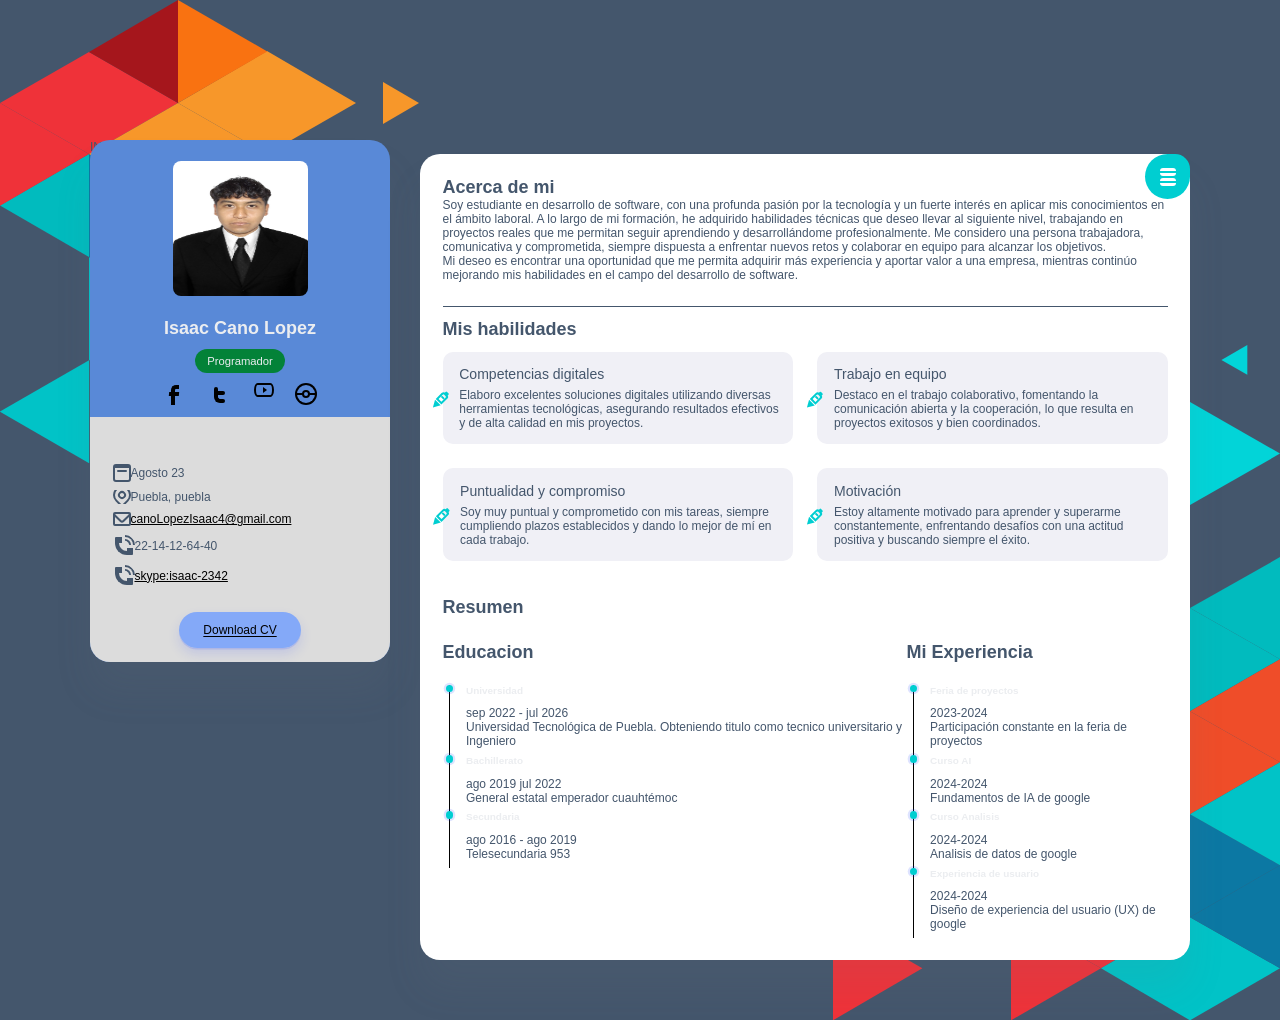
==== commit c693b512: "Add files via upload" ====
--- a/index.html
+++ b/index.html
@@ -157,6 +157,18 @@
                             <p class="timeline_description">Fundamentos de IA de google</p>
                         </article>
 
+                        <article class="timeline_item">
+                          <h5 class="title title--h5 timeline_title">Curso Analisis</h5>
+                          <span class="timeline_period">2024-2024</span>
+                          <p class="timeline_description">Analisis de datos de google</p>
+                      </article>
+
+                      <article class="timeline_item">
+                        <h5 class="title title--h5 timeline_title">Experiencia de usuario</h5>
+                        <span class="timeline_period">2024-2024</span>
+                        <p class="timeline_description">Diseño de experiencia del usuario (UX) de google</p>
+                    </article>
+
                     </div>
                 </div>
             </div>
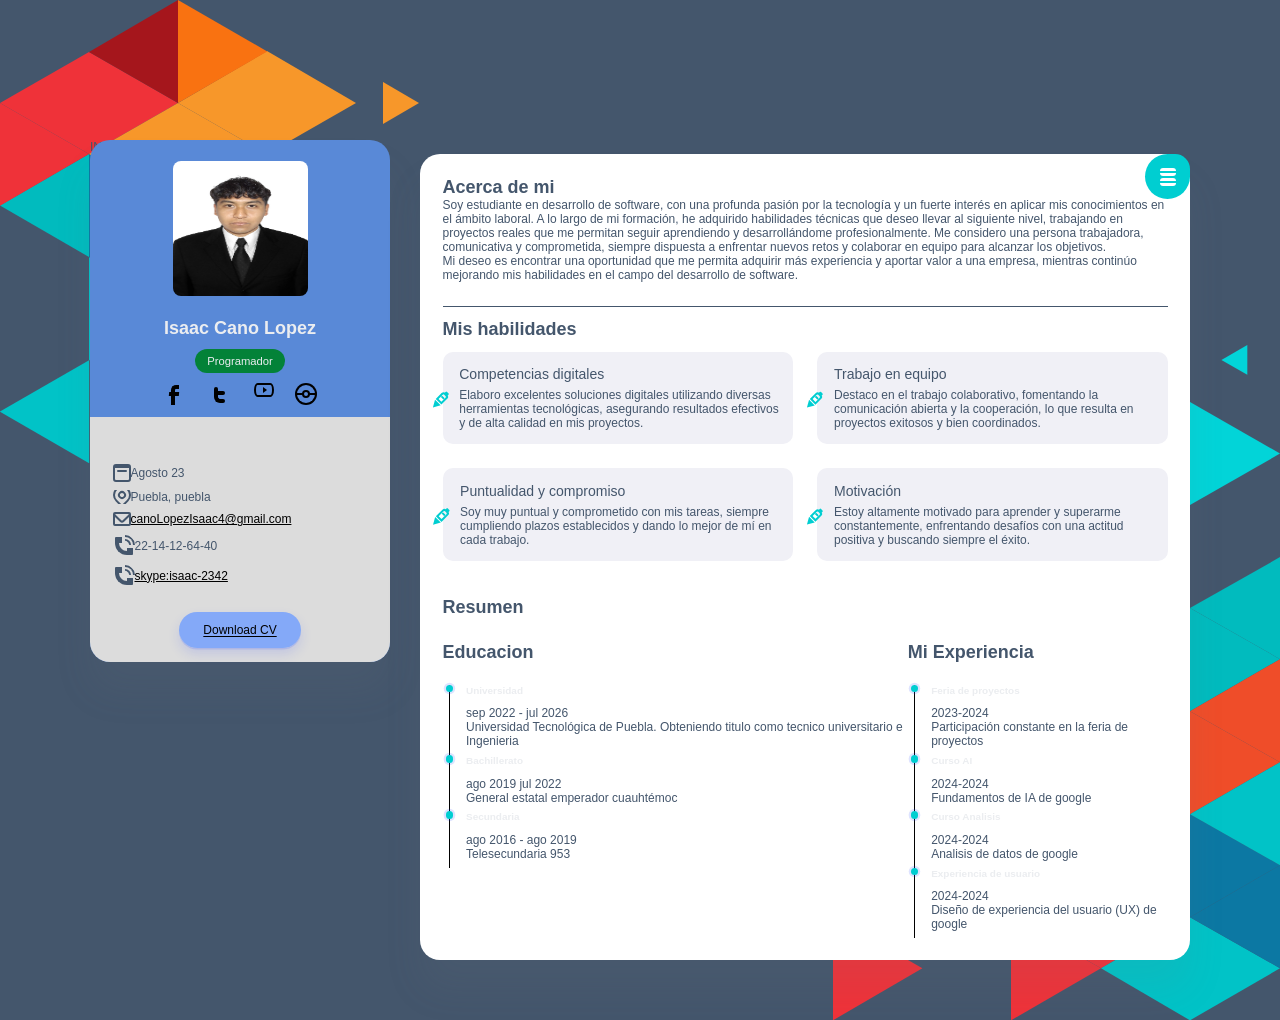
==== commit ecf258a4: "Update index.html" ====
--- a/index.html
+++ b/index.html
@@ -122,7 +122,7 @@
                         <article class="timeline_item">
                             <h5 class="title title--h5 timeline_title">Universidad</h5>
                             <span class="timeline_period">sep 2022 - jul 2026</span>
-                            <p class="timeline_description">Universidad Tecnológica de Puebla. Obteniendo titulo como tecnico universitario y Ingeniero </p>
+                            <p class="timeline_description">Universidad Tecnológica de Puebla. Obteniendo titulo como tecnico universitario e Ingenieria </p>
                         </article>
 
                         <article class="timeline_item">
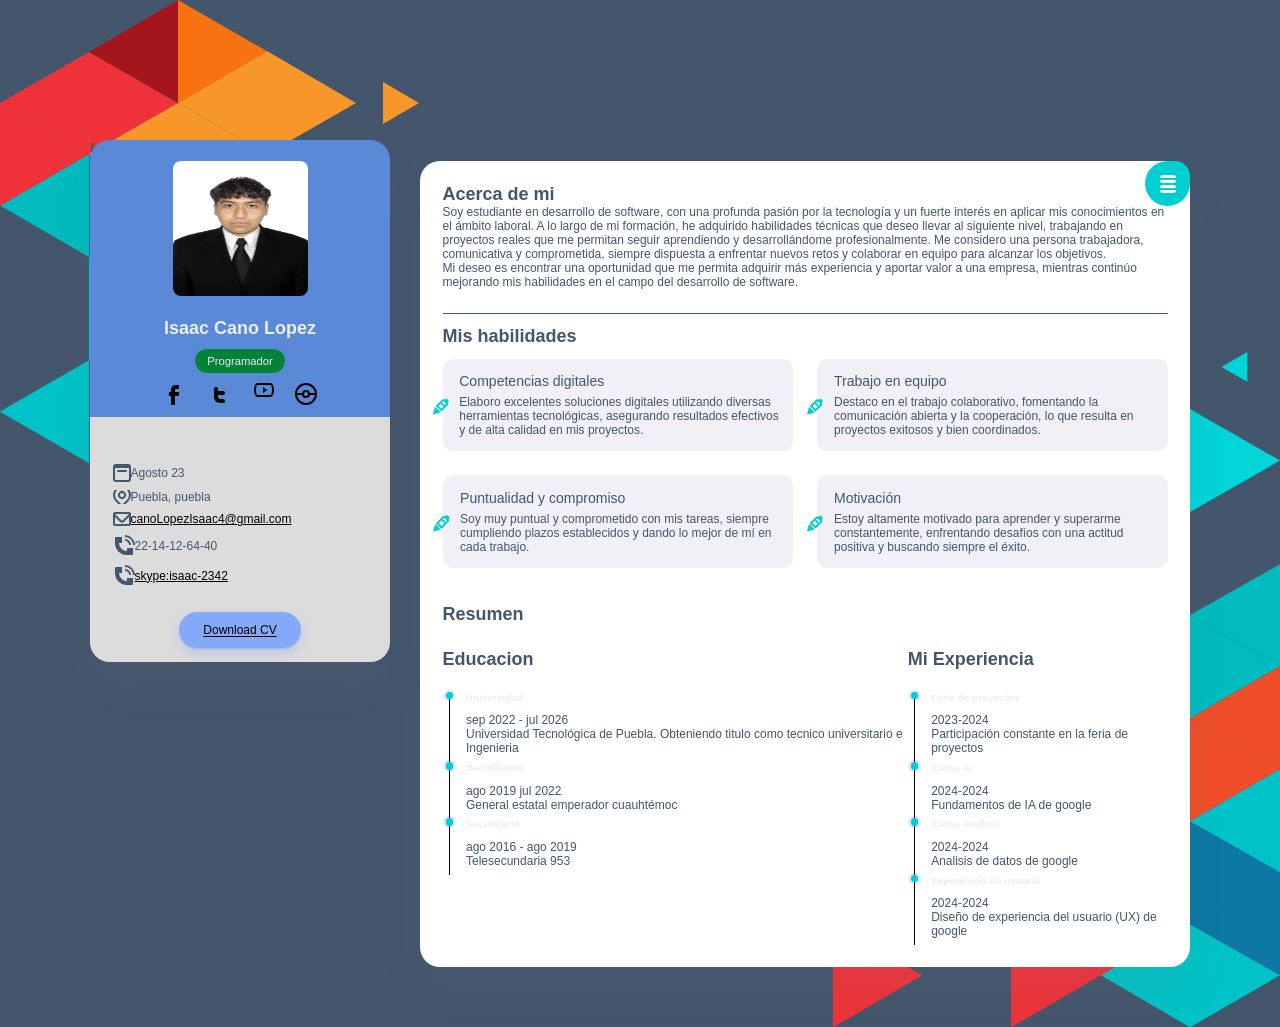
==== commit f746bd04: "Update index.html" ====
--- a/index.html
+++ b/index.html
@@ -38,7 +38,7 @@
               </div>
           </div>
       </aside>
-      <section>INFORMACION</section>
+      <h2>Informacion</h2>
   </div>
     <div class="main-content">
       <section class="resume">
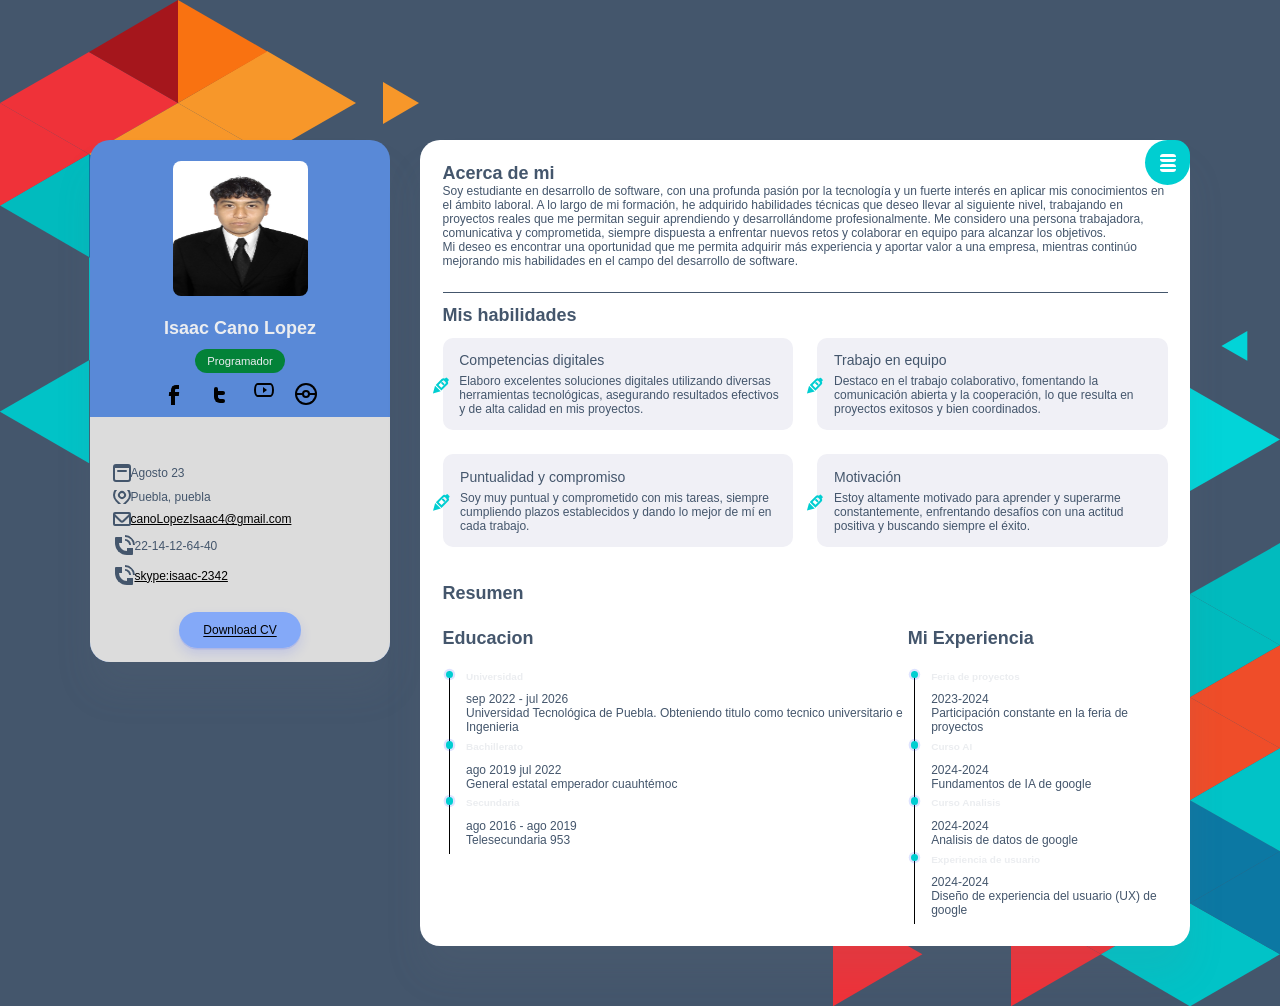
==== commit cbabf434: "Update index.html" ====
--- a/index.html
+++ b/index.html
@@ -38,7 +38,7 @@
               </div>
           </div>
       </aside>
-      <h2>Informacion</h2>
+
   </div>
     <div class="main-content">
       <section class="resume">
